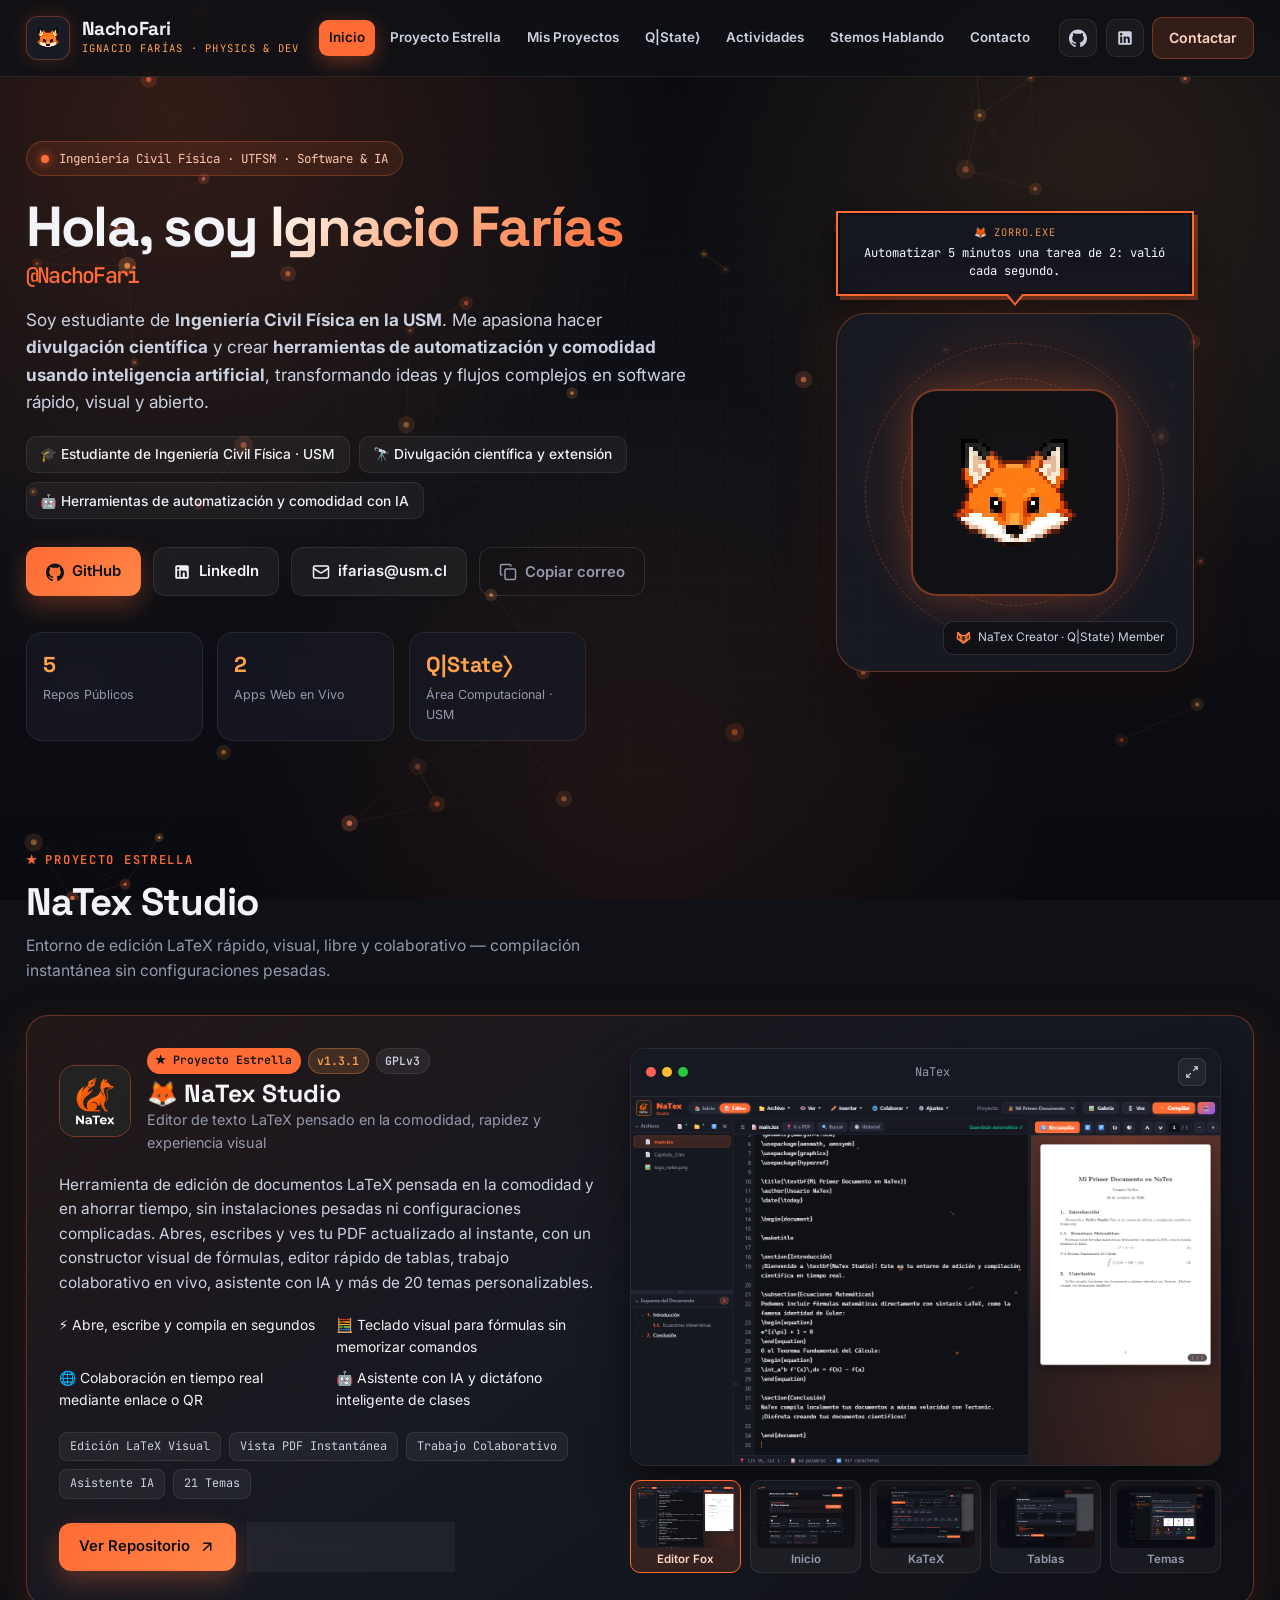
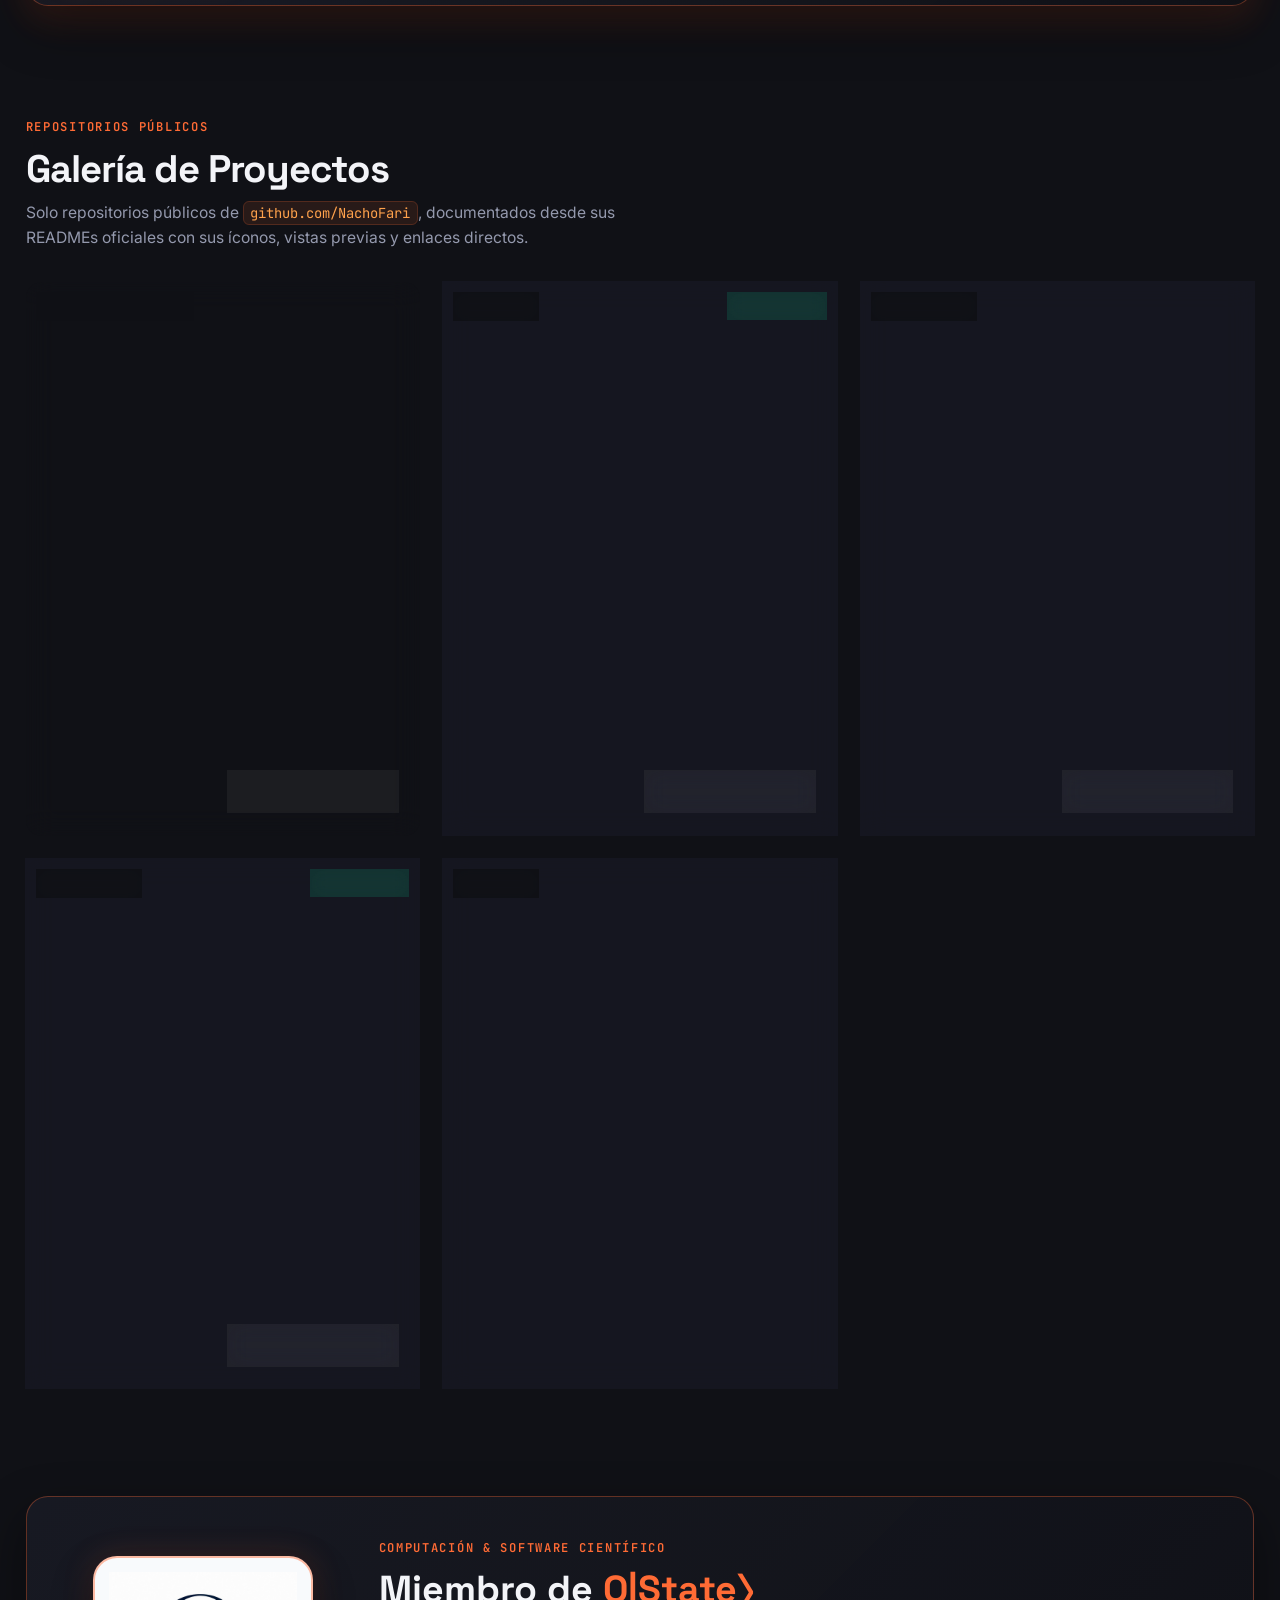
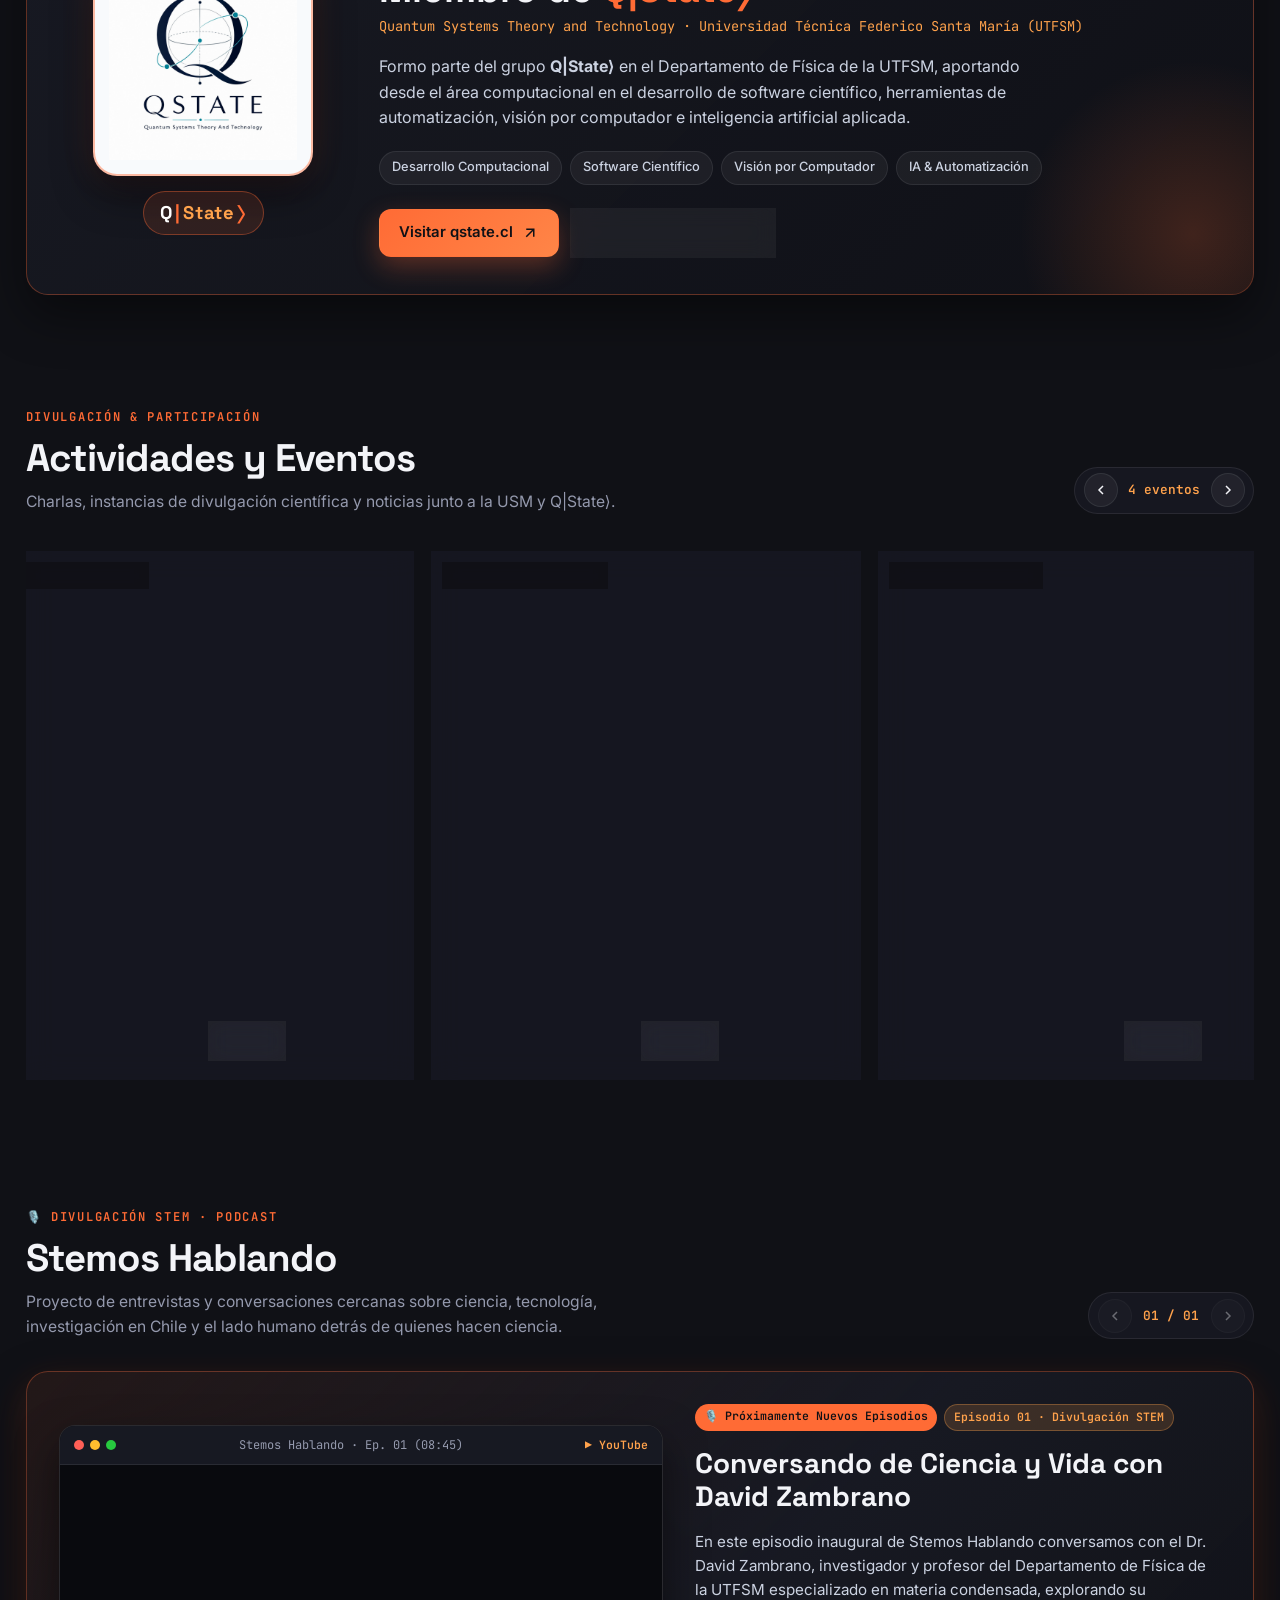
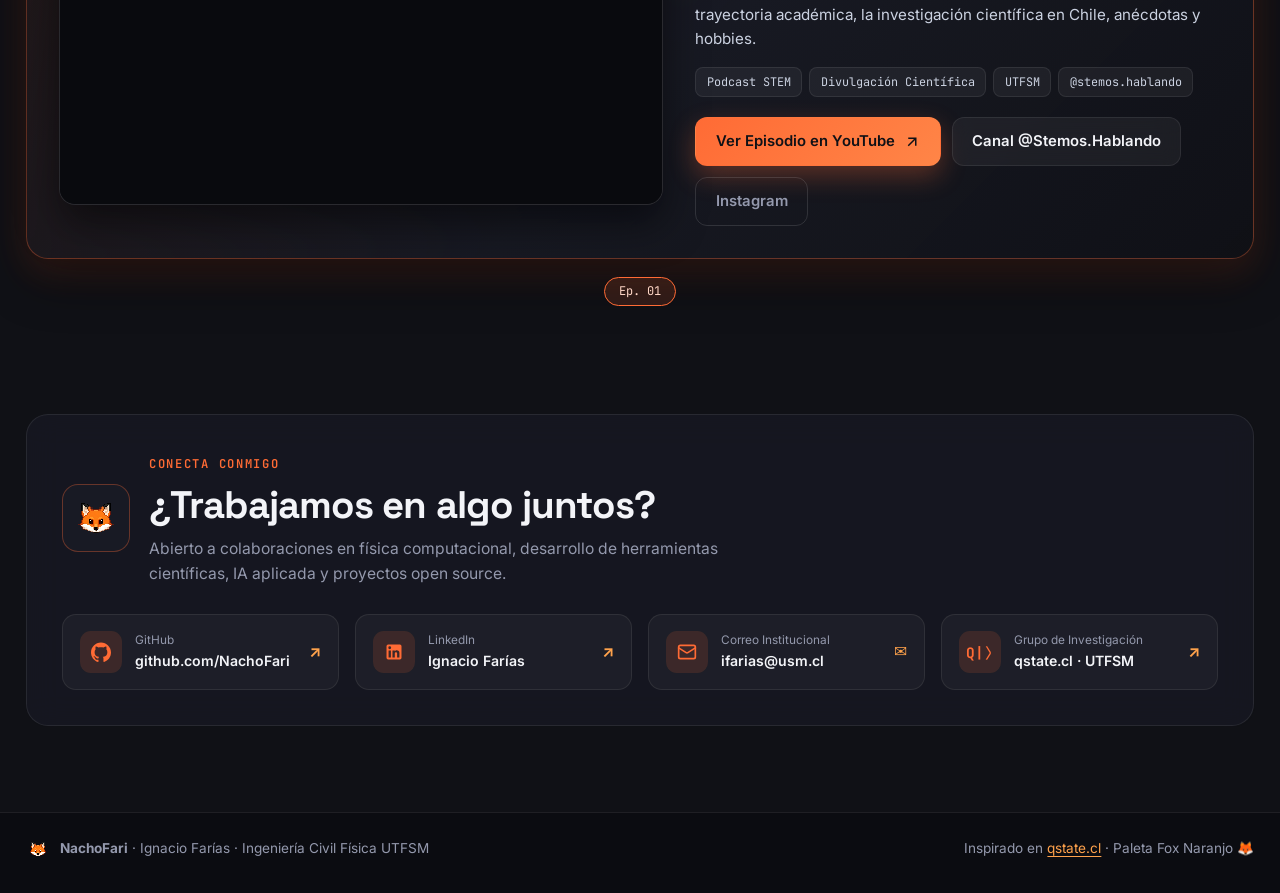
==== index.html @ 90f3457c "polish: restaurar burbuja oscura Zorro.exe y 3 advertencias del easter egg" ====
<!DOCTYPE html>
<html lang="es">
<head>
  <meta charset="UTF-8" />
  <meta name="viewport" content="width=device-width, initial-scale=1.0" />
  <meta name="theme-color" content="#101116" />
  <title>NachoFari | Ignacio Farías — Mis Proyectos &amp; Ciencia Computacional</title>
  <meta name="description" content="Portafolio y galería de proyectos públicos de Ignacio Farías (NachoFari): NaTex Studio, Radar ICF, LabVision, VirtualLab_N y SaliencyVision IA. Estudiante de Ingeniería Civil Física UTFSM y miembro de QState." />
  <meta property="og:type" content="website" />
  <meta property="og:title" content="NachoFari | Mis Proyectos — Ignacio Farías" />
  <meta property="og:description" content="Software científico, IA aplicada, LaTeX y física computacional. Miembro de QState (UTFSM)." />
  <meta property="og:image" content="assets/img/fox-avatar.png" />

  <link rel="icon" type="image/png" href="assets/img/fox-avatar.png" />
  <link rel="apple-touch-icon" href="assets/img/fox-avatar.png" />

  <!-- Tipografía moderna y tecnológica -->
  <link rel="preconnect" href="https://fonts.googleapis.com" />
  <link rel="preconnect" href="https://fonts.gstatic.com" crossorigin />
  <link href="https://fonts.googleapis.com/css2?family=Inter:wght@400;500;600;700&family=JetBrains+Mono:wght@400;500;600;700&family=Space+Grotesk:wght@500;600;700&display=swap" rel="stylesheet" />

  <link rel="stylesheet" href="css/styles.css?v=20261113l" />
</head>
<body>
  <!-- Fondo animado tecnológico (inspirado en qstate.cl + paleta Fox Naranjo) -->
  <div class="bg-atmosphere" aria-hidden="true"></div>
  <div class="bg-grid" aria-hidden="true"></div>
  <canvas id="tech-canvas" aria-hidden="true"></canvas>

  <!-- Barra de navegación sticky glassmorphism (inspirada en qstate.cl) -->
  <header class="navbar">
    <div class="container nav-inner">
      <a href="#inicio" class="brand" aria-label="Inicio NachoFari">
        <div class="brand-avatar-wrap">
          <img src="assets/img/fox-avatar.png" alt="Ícono del zorro NachoFari" class="brand-avatar" />
        </div>
        <div class="brand-text">
          <span class="brand-name">NachoFari</span>
          <span class="brand-sub">Ignacio Farías · Physics &amp; Dev</span>
        </div>
      </a>

      <nav class="nav-links" aria-label="Navegación principal">
        <a href="#inicio" class="nav-link active">Inicio</a>
        <a href="#estrella" class="nav-link">Proyecto Estrella</a>
        <a href="#proyectos" class="nav-link">Mis Proyectos</a>
        <a href="#qstate" class="nav-link">Q|State⟩</a>
        <a href="#actividades" class="nav-link">Actividades</a>
        <a href="#podcast" class="nav-link">Stemos Hablando</a>
        <a href="#contacto" class="nav-link">Contacto</a>
      </nav>

      <div class="nav-actions">
        <a href="https://github.com/NachoFari" target="_blank" rel="noopener noreferrer" class="btn-icon" title="GitHub: NachoFari" aria-label="GitHub">
          <svg viewBox="0 0 24 24" fill="currentColor" aria-hidden="true"><path d="M12 .5C5.37.5 0 5.87 0 12.5c0 5.3 3.438 9.8 8.205 11.385.6.113.82-.258.82-.577 0-.285-.01-1.04-.015-2.04-3.338.724-4.042-1.61-4.042-1.61-.546-1.387-1.333-1.756-1.333-1.756-1.089-.745.083-.729.083-.729 1.205.084 1.838 1.236 1.838 1.236 1.07 1.835 2.809 1.305 3.495.998.108-.776.417-1.305.76-1.605-2.665-.3-5.466-1.332-5.466-5.93 0-1.31.465-2.38 1.235-3.22-.135-.303-.54-1.523.105-3.176 0 0 1.005-.322 3.3 1.23.96-.267 1.98-.399 3-.405 1.02.006 2.04.138 3 .405 2.28-1.552 3.285-1.23 3.285-1.23.645 1.653.24 2.873.12 3.176.765.84 1.23 1.91 1.23 3.22 0 4.61-2.805 5.625-5.475 5.92.42.36.81 1.096.81 2.22 0 1.606-.015 2.896-.015 3.286 0 .315.21.69.825.57C20.565 22.295 24 17.798 24 12.5 24 5.87 18.63.5 12 .5z"/></svg>
        </a>
        <a href="https://www.linkedin.com/in/ignacio-farias-61a6b1273/" target="_blank" rel="noopener noreferrer" class="btn-icon" title="LinkedIn" aria-label="LinkedIn">
          <svg viewBox="0 0 24 24" fill="currentColor" aria-hidden="true"><path d="M19 3a2 2 0 0 1 2 2v14a2 2 0 0 1-2 2H5a2 2 0 0 1-2-2V5a2 2 0 0 1 2-2h14m-.5 15.5v-5.3a3.26 3.26 0 0 0-3.26-3.26c-.85 0-1.84.52-2.28 1.3v-1.11h-2.79v8.37h2.79v-4.93c0-.77.62-1.4 1.39-1.4a1.4 1.4 0 0 1 1.4 1.4v4.93h2.75M6.88 8.56a1.68 1.68 0 0 0 1.68-1.68c0-.93-.75-1.69-1.68-1.69a1.69 1.69 0 0 0-1.69 1.69c0 .93.76 1.68 1.69 1.68m1.39 9.94v-8.37H5.5v8.37h2.77z"/></svg>
        </a>
        <a href="mailto:ifarias@usm.cl" class="btn-nav-cta">Contactar</a>
        <button class="mobile-menu-btn" id="mobileMenuBtn" aria-label="Abrir menú" aria-expanded="false">
          <span></span><span></span><span></span>
        </button>
      </div>
    </div>

    <!-- Menú móvil -->
    <div class="mobile-drawer" id="mobileDrawer">
      <a href="#inicio" class="mobile-link">Inicio</a>
      <a href="#estrella" class="mobile-link">Proyecto Estrella</a>
      <a href="#proyectos" class="mobile-link">Mis Proyectos</a>
      <a href="#qstate" class="mobile-link">Miembro Q|State⟩</a>
      <a href="#actividades" class="mobile-link">Actividades</a>
      <a href="#podcast" class="mobile-link">Stemos Hablando</a>
      <a href="#contacto" class="mobile-link">Contacto</a>
    </div>
  </header>

  <main>
    <!-- HERO SECTION -->
    <section id="inicio" class="hero">
      <div class="container hero-grid">
        <div class="hero-content">
          <div class="hero-kicker">
            <span class="pulse-dot"></span>
            <span>Ingeniería Civil Física · UTFSM · Software &amp; IA</span>
          </div>

          <h1 class="hero-title">
            Hola, soy <span class="text-gradient">Ignacio Farías</span>
            <span class="hero-handle">@NachoFari</span>
          </h1>

          <p class="hero-desc">
            Soy estudiante de <strong>Ingeniería Civil Física en la USM</strong>. Me apasiona hacer <strong>divulgación científica</strong> y crear <strong>herramientas de automatización y comodidad usando inteligencia artificial</strong>, transformando ideas y flujos complejos en software rápido, visual y abierto.
          </p>

          <ul class="hero-traits" aria-label="Perfil">
            <li>🎓 Estudiante de Ingeniería Civil Física · USM</li>
            <li>🔭 Divulgación científica y extensión</li>
            <li>🤖 Herramientas de automatización y comodidad con IA</li>
          </ul>

          <!-- Botonera principal de enlaces -->
          <div class="hero-links">
            <a href="https://github.com/NachoFari" target="_blank" rel="noopener noreferrer" class="btn btn-primary">
              <svg viewBox="0 0 24 24" fill="currentColor" aria-hidden="true"><path d="M12 .5C5.37.5 0 5.87 0 12.5c0 5.3 3.438 9.8 8.205 11.385.6.113.82-.258.82-.577 0-.285-.01-1.04-.015-2.04-3.338.724-4.042-1.61-4.042-1.61-.546-1.387-1.333-1.756-1.333-1.756-1.089-.745.083-.729.083-.729 1.205.084 1.838 1.236 1.838 1.236 1.07 1.835 2.809 1.305 3.495.998.108-.776.417-1.305.76-1.605-2.665-.3-5.466-1.332-5.466-5.93 0-1.31.465-2.38 1.235-3.22-.135-.303-.54-1.523.105-3.176 0 0 1.005-.322 3.3 1.23.96-.267 1.98-.399 3-.405 1.02.006 2.04.138 3 .405 2.28-1.552 3.285-1.23 3.285-1.23.645 1.653.24 2.873.12 3.176.765.84 1.23 1.91 1.23 3.22 0 4.61-2.805 5.625-5.475 5.92.42.36.81 1.096.81 2.22 0 1.606-.015 2.896-.015 3.286 0 .315.21.69.825.57C20.565 22.295 24 17.798 24 12.5 24 5.87 18.63.5 12 .5z"/></svg>
              <span>GitHub</span>
            </a>

            <a href="https://www.linkedin.com/in/ignacio-farias-61a6b1273/" target="_blank" rel="noopener noreferrer" class="btn btn-glass">
              <svg viewBox="0 0 24 24" fill="currentColor" aria-hidden="true"><path d="M19 3a2 2 0 0 1 2 2v14a2 2 0 0 1-2 2H5a2 2 0 0 1-2-2V5a2 2 0 0 1 2-2h14m-.5 15.5v-5.3a3.26 3.26 0 0 0-3.26-3.26c-.85 0-1.84.52-2.28 1.3v-1.11h-2.79v8.37h2.79v-4.93c0-.77.62-1.4 1.39-1.4a1.4 1.4 0 0 1 1.4 1.4v4.93h2.75M6.88 8.56a1.68 1.68 0 0 0 1.68-1.68c0-.93-.75-1.69-1.68-1.69a1.69 1.69 0 0 0-1.69 1.69c0 .93.76 1.68 1.69 1.68m1.39 9.94v-8.37H5.5v8.37h2.77z"/></svg>
              <span>LinkedIn</span>
            </a>

            <a href="mailto:ifarias@usm.cl" class="btn btn-glass">
              <svg viewBox="0 0 24 24" fill="none" stroke="currentColor" stroke-width="2" stroke-linecap="round" stroke-linejoin="round" aria-hidden="true"><rect width="20" height="16" x="2" y="4" rx="2"/><path d="m22 7-8.97 5.7a1.94 1.94 0 0 1-2.06 0L2 7"/></svg>
              <span>ifarias@usm.cl</span>
            </a>

            <button type="button" class="btn btn-subtle" id="copyEmailBtn" title="Copiar correo al portapapeles">
              <svg viewBox="0 0 24 24" fill="none" stroke="currentColor" stroke-width="2" stroke-linecap="round" stroke-linejoin="round" aria-hidden="true"><rect width="14" height="14" x="8" y="8" rx="2" ry="2"/><path d="M4 16c-1.1 0-2-.9-2-2V4c0-1.1.9-2 2-2h10c1.1 0 2 .9 2 2"/></svg>
              <span>Copiar correo</span>
            </button>
          </div>

          <!-- Métricas rápidas -->
          <div class="hero-metrics">
            <div class="metric-card">
              <span class="metric-value" id="publicRepoCount">5</span>
              <span class="metric-label">Repos Públicos</span>
            </div>
            <div class="metric-card" title="Radar ICF y VirtualLab_N">
              <span class="metric-value">2</span>
              <span class="metric-label">Apps Web en Vivo</span>
            </div>
            <div class="metric-card">
              <span class="metric-value">Q|State⟩</span>
              <span class="metric-label">Área Computacional · USM</span>
            </div>
          </div>
        </div>

        <!-- Tarjeta visual del Zorro (Burbuja pixel-art + Emblema HUD) -->
        <div class="hero-visual">
          <button type="button" class="fox-speech-bubble" id="foxSpeechBubble" title="Haz clic para cambiar la frase del zorro" aria-live="polite">
            <span class="fox-speech-tag">🦊 Zorro.exe</span>
            <span class="fox-speech-text" id="foxSpeechText">Vibe codeando</span>
          </button>

          <div class="fox-orb-card">
            <div class="orb-ring orb-ring-outer"></div>
            <div class="orb-ring orb-ring-inner"></div>
            <div class="fox-frame" id="foxFrameTrigger" role="button" tabindex="0" title="Toca al zorro para otra frase" aria-label="Cambiar frase del zorro">
              <img src="assets/img/fox-avatar.png" alt="Emblema Zorro NachoFari" class="fox-hero-img" />
            </div>
            <div class="fox-hud-badge hud-bottom">
              <img src="assets/img/fox-icon.svg" alt="" class="hud-svg-icon" />
              <span>NaTex Creator · Q|State⟩ Member</span>
            </div>
          </div>
        </div>
      </div>
    </section>

    <!-- PROYECTO ESTRELLA: NATEX -->
    <section id="estrella" class="section">
      <div class="container">
        <div class="section-header">
          <div class="section-tag">
            <span>★</span> Proyecto Estrella
          </div>
          <h2 class="section-title">NaTex Studio</h2>
          <p class="section-subtitle">
            Entorno de edición LaTeX rápido, visual, libre y colaborativo — compilación instantánea sin configuraciones pesadas.
          </p>
        </div>

        <article class="flagship-card">
          <div class="flagship-info">
            <div class="flagship-brand-row">
              <img src="assets/img/natex-logo.png" alt="Logo de NaTex Studio" class="flagship-logo" />
              <div>
                <div class="flagship-badges">
                  <span class="badge-star">★ Proyecto Estrella</span>
                  <span class="badge-version">v1.3.1</span>
                  <span class="badge-license">GPLv3</span>
                </div>
                <h3 class="flagship-name">🦊 NaTex Studio</h3>
                <p class="flagship-tagline">Editor de texto LaTeX pensado en la comodidad, rapidez y experiencia visual</p>
              </div>
            </div>

            <p class="flagship-description">
              Herramienta de edición de documentos LaTeX pensada en la comodidad y en ahorrar tiempo, sin instalaciones pesadas ni configuraciones complicadas. Abres, escribes y ves tu PDF actualizado al instante, con un constructor visual de fórmulas, editor rápido de tablas, trabajo colaborativo en vivo, asistente con IA y más de 20 temas personalizables.
            </p>

            <ul class="flagship-features">
              <li>⚡ Abre, escribe y compila en segundos</li>
              <li>🧮 Teclado visual para fórmulas sin memorizar comandos</li>
              <li>🌐 Colaboración en tiempo real mediante enlace o QR</li>
              <li>🤖 Asistente con IA y dictáfono inteligente de clases</li>
            </ul>

            <div class="flagship-tech">
              <span class="tech-pill">Edición LaTeX Visual</span>
              <span class="tech-pill">Vista PDF Instantánea</span>
              <span class="tech-pill">Trabajo Colaborativo</span>
              <span class="tech-pill">Asistente IA</span>
              <span class="tech-pill">21 Temas</span>
            </div>

            <div class="flagship-actions">
              <a href="https://github.com/NachoFari/NaTex" target="_blank" rel="noopener noreferrer" class="btn btn-primary">
                <span>Ver Repositorio</span>
                <svg viewBox="0 0 24 24" fill="none" stroke="currentColor" stroke-width="2"><path d="M7 17 17 7M7 7h10v10"/></svg>
              </a>
              <a href="https://github.com/NachoFari/NaTex/releases/latest" target="_blank" rel="noopener noreferrer" class="btn btn-glass">
                <span>Descargar v1.3.1 (.exe)</span>
              </a>
            </div>
          </div>

          <!-- Visor interactivo de capturas de NaTex -->
          <div class="flagship-media">
            <div class="preview-window">
              <div class="preview-topbar">
                <div class="preview-dots"><span></span><span></span><span></span></div>
                <span class="preview-filename" id="natexPreviewLabel">NaTex</span>
                <button type="button" class="preview-zoom-btn" id="natexZoomBtn" title="Ampliar captura">
                  <svg viewBox="0 0 24 24" fill="none" stroke="currentColor" stroke-width="2"><path d="M15 3h6v6M9 21H3v-6M21 3l-7 7M3 21l7-7"/></svg>
                </button>
              </div>
              <div class="preview-stage">
                <img src="assets/screenshots/natex-editor-fox.png" alt="NaTex Studio Editor Tema Zorro" id="natexActiveImg" />
              </div>
            </div>

            <div class="preview-thumbs" role="tablist" aria-label="Capturas de NaTex Studio">
              <button type="button" class="thumb-btn active" data-src="assets/screenshots/natex-editor-fox.png" data-label="Editor LaTeX · Tema Zorro">
                <img src="assets/screenshots/natex-editor-fox.png" alt="Editor Tema Zorro" />
                <span>Editor Fox</span>
              </button>
              <button type="button" class="thumb-btn" data-src="assets/screenshots/natex-home-fox.png" data-label="Dashboard de Inicio">
                <img src="assets/screenshots/natex-home-fox.png" alt="Inicio Fox" />
                <span>Inicio</span>
              </button>
              <button type="button" class="thumb-btn" data-src="assets/screenshots/natex-math-keyboard.png" data-label="Constructor Matemático KaTeX">
                <img src="assets/screenshots/natex-math-keyboard.png" alt="Teclado Matemático" />
                <span>KaTeX</span>
              </button>
              <button type="button" class="thumb-btn" data-src="assets/screenshots/natex-table-builder.png" data-label="Editor Visual de Tablas">
                <img src="assets/screenshots/natex-table-builder.png" alt="Editor de Tablas" />
                <span>Tablas</span>
              </button>
              <button type="button" class="thumb-btn" data-src="assets/screenshots/natex-theme-catalog.png" data-label="Catálogo de 21 Temas">
                <img src="assets/screenshots/natex-theme-catalog.png" alt="Catálogo de Temas" />
                <span>Temas</span>
              </button>
            </div>
          </div>
        </article>
      </div>
    </section>

    <!-- GALERÍA DE REPOSITORIOS PÚBLICOS -->
    <section id="proyectos" class="section">
      <div class="container">
        <div class="section-header">
          <div class="section-tag">Repositorios Públicos</div>
          <h2 class="section-title">Galería de Proyectos</h2>
          <p class="section-subtitle">
            Solo repositorios públicos de <code>github.com/NachoFari</code>, documentados desde sus READMEs oficiales con sus íconos, vistas previas y enlaces directos.
          </p>
        </div>

        <div class="projects-grid" id="projectsGrid">
          <!-- Renderizado dinámico desde js/projects.js -->
        </div>
      </div>
    </section>

    <!-- SECCIÓN QSTATE -->
    <section id="qstate" class="section">
      <div class="container">
        <div class="qstate-card">
          <div class="qstate-glow" aria-hidden="true"></div>
          <div class="qstate-layout">
            <div class="qstate-logo-panel">
              <div class="qstate-logo-box">
                <img src="assets/img/qstate-logo.png" alt="Logo QState — Quantum Systems Theory And Technology" class="qstate-logo-img" />
              </div>
              <div class="qstate-braket-pill" aria-label="Q State ket">
                <span class="q-sym">Q</span>
                <span class="ket-angle">|</span>
                <span class="q-core">State</span>
                <span class="ket-angle">⟩</span>
              </div>
            </div>

            <div class="qstate-content">
              <div class="section-tag">Computación &amp; Software Científico</div>
              <h2 class="qstate-title">
                Miembro de <span class="q-braket-inline">Q|State⟩</span>
              </h2>
              <p class="qstate-subtitle">
                Quantum Systems Theory and Technology · Universidad Técnica Federico Santa María (UTFSM)
              </p>
              <p class="qstate-desc">
                Formo parte del grupo <strong>Q|State⟩</strong> en el Departamento de Física de la UTFSM, aportando desde el área computacional en el desarrollo de software científico, herramientas de automatización, visión por computador e inteligencia artificial aplicada.
              </p>

              <div class="qstate-areas">
                <span class="area-tag">Desarrollo Computacional</span>
                <span class="area-tag">Software Científico</span>
                <span class="area-tag">Visión por Computador</span>
                <span class="area-tag">IA &amp; Automatización</span>
              </div>

              <div class="qstate-actions">
                <a href="https://qstate.cl/" target="_blank" rel="noopener noreferrer" class="btn btn-primary">
                  <span>Visitar qstate.cl</span>
                  <svg viewBox="0 0 24 24" fill="none" stroke="currentColor" stroke-width="2"><path d="M7 17 17 7M7 7h10v10"/></svg>
                </a>
                <a href="https://qstate.cl/" target="_blank" rel="noopener noreferrer" class="btn btn-glass">
                  <span>Ver Grupo y Proyectos</span>
                </a>
              </div>
            </div>
          </div>
        </div>
      </div>
    </section>

    <!-- ACTIVIDADES Y DIVULGACIÓN (Carrusel horizontal estilo Netflix) -->
    <section id="actividades" class="section">
      <div class="container">
        <div class="section-header-row">
          <div>
            <div class="section-tag">Divulgación &amp; Participación</div>
            <h2 class="section-title">Actividades y Eventos</h2>
            <p class="section-subtitle">
              Charlas, instancias de divulgación científica y noticias junto a la USM y Q|State⟩.
            </p>
          </div>

          <div class="podcast-carousel-controls" aria-label="Desplazar actividades">
            <button type="button" class="carousel-btn" id="activitiesPrevBtn" aria-label="Actividades anteriores">
              <svg viewBox="0 0 24 24" fill="none" stroke="currentColor" stroke-width="2.2"><path d="m15 18-6-6 6-6"/></svg>
            </button>
            <span class="carousel-counter" id="activitiesCount">4 eventos</span>
            <button type="button" class="carousel-btn" id="activitiesNextBtn" aria-label="Siguientes actividades">
              <svg viewBox="0 0 24 24" fill="none" stroke="currentColor" stroke-width="2.2"><path d="m9 18 6-6-6-6"/></svg>
            </button>
          </div>
        </div>

        <div class="activities-track" id="activitiesGrid" tabindex="0" aria-label="Carrusel de actividades y eventos">
          <!-- Renderizado dinámico desde js/projects.js -->
        </div>
      </div>
    </section>

    <!-- PODCAST: STEMOS HABLANDO (Carrusel de episodios) -->
    <section id="podcast" class="section">
      <div class="container">
        <div class="section-header-row">
          <div>
            <div class="section-tag">🎙️ Divulgación STEM · Podcast</div>
            <h2 class="section-title">Stemos Hablando</h2>
            <p class="section-subtitle">
              Proyecto de entrevistas y conversaciones cercanas sobre ciencia, tecnología, investigación en Chile y el lado humano detrás de quienes hacen ciencia.
            </p>
          </div>

          <div class="podcast-carousel-controls" aria-label="Controles del carrusel de episodios">
            <button type="button" class="carousel-btn" id="podcastPrevBtn" aria-label="Episodio anterior">
              <svg viewBox="0 0 24 24" fill="none" stroke="currentColor" stroke-width="2.2"><path d="m15 18-6-6 6-6"/></svg>
            </button>
            <span class="carousel-counter" id="podcastCounter">01 / 01</span>
            <button type="button" class="carousel-btn" id="podcastNextBtn" aria-label="Siguiente episodio">
              <svg viewBox="0 0 24 24" fill="none" stroke="currentColor" stroke-width="2.2"><path d="m9 18 6-6-6-6"/></svg>
            </button>
          </div>
        </div>

        <article class="podcast-card" id="podcastCard">
          <!-- Renderizado dinámico como carrusel desde js/projects.js -->
        </article>

        <div class="podcast-dots" id="podcastDots" role="tablist" aria-label="Selector de episodios"></div>
      </div>
    </section>

    <!-- CONTACTO -->
    <section id="contacto" class="section section-contact">
      <div class="container">
        <div class="contact-card">
          <div class="contact-header">
            <img src="assets/img/fox-avatar.png" alt="Zorro NachoFari" class="contact-fox" />
            <div>
              <div class="section-tag">Conecta conmigo</div>
              <h2 class="section-title">¿Trabajamos en algo juntos?</h2>
              <p class="section-subtitle">
                Abierto a colaboraciones en física computacional, desarrollo de herramientas científicas, IA aplicada y proyectos open source.
              </p>
            </div>
          </div>

          <div class="contact-grid">
            <a href="https://github.com/NachoFari" target="_blank" rel="noopener noreferrer" class="contact-tile">
              <div class="contact-tile-icon">
                <svg viewBox="0 0 24 24" fill="currentColor"><path d="M12 .5C5.37.5 0 5.87 0 12.5c0 5.3 3.438 9.8 8.205 11.385.6.113.82-.258.82-.577 0-.285-.01-1.04-.015-2.04-3.338.724-4.042-1.61-4.042-1.61-.546-1.387-1.333-1.756-1.333-1.756-1.089-.745.083-.729.083-.729 1.205.084 1.838 1.236 1.838 1.236 1.07 1.835 2.809 1.305 3.495.998.108-.776.417-1.305.76-1.605-2.665-.3-5.466-1.332-5.466-5.93 0-1.31.465-2.38 1.235-3.22-.135-.303-.54-1.523.105-3.176 0 0 1.005-.322 3.3 1.23.96-.267 1.98-.399 3-.405 1.02.006 2.04.138 3 .405 2.28-1.552 3.285-1.23 3.285-1.23.645 1.653.24 2.873.12 3.176.765.84 1.23 1.91 1.23 3.22 0 4.61-2.805 5.625-5.475 5.92.42.36.81 1.096.81 2.22 0 1.606-.015 2.896-.015 3.286 0 .315.21.69.825.57C20.565 22.295 24 17.798 24 12.5 24 5.87 18.63.5 12 .5z"/></svg>
              </div>
              <div class="contact-tile-text">
                <span class="tile-label">GitHub</span>
                <span class="tile-value">github.com/NachoFari</span>
              </div>
              <span class="tile-arrow">↗</span>
            </a>

            <a href="https://www.linkedin.com/in/ignacio-farias-61a6b1273/" target="_blank" rel="noopener noreferrer" class="contact-tile">
              <div class="contact-tile-icon">
                <svg viewBox="0 0 24 24" fill="currentColor"><path d="M19 3a2 2 0 0 1 2 2v14a2 2 0 0 1-2 2H5a2 2 0 0 1-2-2V5a2 2 0 0 1 2-2h14m-.5 15.5v-5.3a3.26 3.26 0 0 0-3.26-3.26c-.85 0-1.84.52-2.28 1.3v-1.11h-2.79v8.37h2.79v-4.93c0-.77.62-1.4 1.39-1.4a1.4 1.4 0 0 1 1.4 1.4v4.93h2.75M6.88 8.56a1.68 1.68 0 0 0 1.68-1.68c0-.93-.75-1.69-1.68-1.69a1.69 1.69 0 0 0-1.69 1.69c0 .93.76 1.68 1.69 1.68m1.39 9.94v-8.37H5.5v8.37h2.77z"/></svg>
              </div>
              <div class="contact-tile-text">
                <span class="tile-label">LinkedIn</span>
                <span class="tile-value">Ignacio Farías</span>
              </div>
              <span class="tile-arrow">↗</span>
            </a>

            <a href="mailto:ifarias@usm.cl" class="contact-tile">
              <div class="contact-tile-icon">
                <svg viewBox="0 0 24 24" fill="none" stroke="currentColor" stroke-width="2" stroke-linecap="round" stroke-linejoin="round"><rect width="20" height="16" x="2" y="4" rx="2"/><path d="m22 7-8.97 5.7a1.94 1.94 0 0 1-2.06 0L2 7"/></svg>
              </div>
              <div class="contact-tile-text">
                <span class="tile-label">Correo Institucional</span>
                <span class="tile-value">ifarias@usm.cl</span>
              </div>
              <span class="tile-arrow">✉</span>
            </a>

            <a href="https://qstate.cl/" target="_blank" rel="noopener noreferrer" class="contact-tile">
              <div class="contact-tile-icon qstate-mini-ket">Q|⟩</div>
              <div class="contact-tile-text">
                <span class="tile-label">Grupo de Investigación</span>
                <span class="tile-value">qstate.cl · UTFSM</span>
              </div>
              <span class="tile-arrow">↗</span>
            </a>
          </div>
        </div>
      </div>
    </section>
  </main>

  <footer class="footer">
    <div class="container footer-inner">
      <div class="footer-left">
        <img src="assets/img/fox-avatar.png" alt="Zorro NachoFari" class="footer-fox" />
        <span><strong>NachoFari</strong> · Ignacio Farías · Ingeniería Civil Física UTFSM</span>
      </div>
      <div class="footer-right">
        <span>Inspirado en <a href="https://qstate.cl/" target="_blank" rel="noopener noreferrer">qstate.cl</a> · Paleta Fox Naranjo 🦊</span>
      </div>
    </div>
  </footer>

  <!-- Lightbox para ampliar imágenes/capturas -->
  <div class="lightbox" id="lightbox" role="dialog" aria-modal="true" aria-label="Vista ampliada" hidden>
    <div class="lightbox-backdrop" id="lightboxBackdrop"></div>
    <div class="lightbox-dialog">
      <div class="lightbox-header">
        <span id="lightboxCaption">Vista previa</span>
        <button type="button" class="lightbox-close" id="lightboxClose" aria-label="Cerrar vista ampliada">✕</button>
      </div>
      <div class="lightbox-body">
        <img src="" alt="" id="lightboxImg" />
      </div>
    </div>
  </div>

  <!-- Barra de restauración del Easter Egg gravitacional -->
  <div class="gravity-reset-bar" id="gravityResetBar" role="status" aria-live="polite" hidden>
    <span>⚡ g = 9.8 m/s² activado (puedes arrastrar las tarjetas)</span>
    <button type="button" class="gravity-reset-btn" id="gravityResetBtn">↻ Restaurar página</button>
  </div>

  <!-- Toast de notificación -->
  <div class="toast" id="toast" role="status" aria-live="polite"></div>

  <script src="js/background.js?v=20261113l"></script>
  <script src="js/projects.js?v=20261113l"></script>
</body>
</html>
---- css/styles.css ----
/* ==========================================================================
   NachoFari Portfolio — Fox Orange Tech Theme (Inspirado en qstate.cl)
   ========================================================================== */

:root {
  --bg-dark: #101116;
  --bg-deep: #0a0b10;
  --bg-surface: #181a24;
  --bg-elevated: #222533;
  --bg-glass: rgba(24, 26, 36, 0.72);
  --border-color: #2a2e40;
  --border-subtle: rgba(255, 255, 255, 0.08);
  --border-fox: rgba(255, 107, 53, 0.34);

  --fox-orange: #FF6B35;
  --fox-orange-hover: #ff7e4a;
  --fox-amber: #ffa24c;
  --fox-glow: rgba(255, 107, 53, 0.32);
  --fox-soft: rgba(255, 107, 53, 0.12);

  --text-main: #f3f4f8;
  --text-secondary: #cbd2e1;
  --text-muted: #9499ad;

  --font-display: 'Space Grotesk', system-ui, -apple-system, sans-serif;
  --font-sans: 'Inter', system-ui, -apple-system, sans-serif;
  --font-mono: 'JetBrains Mono', ui-monospace, SFMono-Regular, monospace;

  --radius-sm: 10px;
  --radius-md: 16px;
  --radius-lg: 22px;
  --shadow-card: 0 20px 50px rgba(0, 0, 0, 0.45);
  --shadow-fox: 0 12px 35px rgba(255, 107, 53, 0.2);
}

*,
*::before,
*::after {
  box-sizing: border-box;
  margin: 0;
  padding: 0;
}

html {
  scroll-behavior: smooth;
  color-scheme: dark;
}

body {
  font-family: var(--font-sans);
  background-color: var(--bg-dark);
  color: var(--text-main);
  line-height: 1.6;
  overflow-x: hidden;
  min-height: 100vh;
}

img {
  max-width: 100%;
  display: block;
}

a {
  color: inherit;
  text-decoration: none;
}

code {
  font-family: var(--font-mono);
  font-size: 0.88em;
  color: var(--fox-amber);
  background: rgba(255, 107, 53, 0.1);
  padding: 0.12rem 0.42rem;
  border-radius: 6px;
  border: 1px solid rgba(255, 107, 53, 0.2);
}

/* ==========================================================================
   Fondo Atmosférico, Grilla Tech y Canvas Animado
   ========================================================================== */

.bg-atmosphere {
  position: fixed;
  inset: 0;
  z-index: -3;
  background:
    radial-gradient(circle at 14% 12%, rgba(255, 107, 53, 0.16), transparent 36%),
    radial-gradient(circle at 86% 18%, rgba(255, 162, 76, 0.11), transparent 32%),
    radial-gradient(circle at 50% 88%, rgba(255, 107, 53, 0.08), transparent 40%),
    linear-gradient(180deg, #0a0b10 0%, #101116 52%, #0a0b10 100%);
}

.bg-grid {
  position: fixed;
  inset: 0;
  z-index: -2;
  background-image:
    linear-gradient(rgba(255, 255, 255, 0.025) 1px, transparent 1px),
    linear-gradient(90deg, rgba(255, 255, 255, 0.025) 1px, transparent 1px);
  background-size: 48px 48px;
  mask-image: radial-gradient(ellipse at center, rgba(0, 0, 0, 0.85) 20%, transparent 80%);
  pointer-events: none;
}

#tech-canvas {
  position: fixed;
  inset: 0;
  width: 100%;
  height: 100%;
  z-index: -1;
  pointer-events: none;
}

.container {
  width: min(1680px, calc(100% - clamp(1.25rem, 4vw, 5.5rem)));
  margin-inline: auto;
}

/* ==========================================================================
   Navbar Sticky Glassmorphism
   ========================================================================== */

.navbar {
  position: sticky;
  top: 0;
  z-index: 50;
  border-bottom: 1px solid var(--border-subtle);
  background: rgba(16, 17, 22, 0.85);
  backdrop-filter: blur(18px);
  -webkit-backdrop-filter: blur(18px);
}

.nav-inner {
  height: 76px;
  display: flex;
  align-items: center;
  justify-content: space-between;
  gap: 1rem;
}

.brand {
  display: flex;
  align-items: center;
  gap: 0.75rem;
  flex-shrink: 0;
}

.brand-avatar-wrap {
  width: 44px;
  height: 44px;
  border-radius: 12px;
  background: var(--bg-surface);
  border: 1px solid var(--border-fox);
  padding: 5px;
  box-shadow: 0 0 18px rgba(255, 107, 53, 0.18);
  display: grid;
  place-items: center;
}

.brand-avatar {
  width: 100%;
  height: 100%;
  object-fit: contain;
  image-rendering: pixelated;
}

.brand-name {
  display: block;
  font-family: var(--font-display);
  font-size: 1.18rem;
  font-weight: 700;
  line-height: 1.05;
  letter-spacing: -0.02em;
}

.brand-sub {
  display: block;
  margin-top: 2px;
  font-family: var(--font-mono);
  font-size: 0.66rem;
  letter-spacing: 0.12em;
  text-transform: uppercase;
  color: var(--fox-amber);
}

.nav-links {
  display: flex;
  align-items: center;
  gap: clamp(0.18rem, 0.45vw, 0.45rem);
}

.nav-link {
  padding: 0.48rem clamp(0.55rem, 0.78vw, 0.9rem);
  border-radius: 9px;
  font-size: clamp(0.84rem, 0.9vw, 0.94rem);
  font-weight: 600;
  color: var(--text-secondary);
  white-space: nowrap;
  transition: all 0.2s ease;
}

.nav-link:hover {
  color: #fff;
  background: rgba(255, 255, 255, 0.07);
}

.nav-link.active {
  background: var(--fox-orange);
  color: #101116;
  box-shadow: 0 6px 20px rgba(255, 107, 53, 0.35);
}

.nav-actions {
  display: flex;
  align-items: center;
  gap: 0.55rem;
}

.btn-icon {
  width: 38px;
  height: 38px;
  border-radius: 10px;
  border: 1px solid var(--border-subtle);
  background: rgba(255, 255, 255, 0.04);
  display: grid;
  place-items: center;
  color: var(--text-secondary);
  transition: all 0.2s ease;
}

.btn-icon svg {
  width: 18px;
  height: 18px;
}

.btn-icon:hover {
  color: var(--fox-orange);
  border-color: var(--border-fox);
  background: var(--fox-soft);
  transform: translateY(-1px);
}

.btn-nav-cta {
  padding: 0.55rem 1rem;
  border-radius: 10px;
  font-size: 0.88rem;
  white-space: nowrap;
  font-weight: 600;
  background: rgba(255, 107, 53, 0.14);
  border: 1px solid var(--border-fox);
  color: #ffd5c5;
  transition: all 0.2s ease;
}

.btn-nav-cta:hover {
  background: var(--fox-orange);
  color: #101116;
}

.mobile-menu-btn {
  display: none;
  flex-direction: column;
  justify-content: center;
  gap: 5px;
  width: 38px;
  height: 38px;
  background: rgba(255, 255, 255, 0.05);
  border: 1px solid var(--border-subtle);
  border-radius: 10px;
  padding: 8px;
  cursor: pointer;
}

.mobile-menu-btn span {
  display: block;
  width: 100%;
  height: 2px;
  background: var(--text-main);
  border-radius: 2px;
}

.mobile-drawer {
  display: none;
  flex-direction: column;
  padding: 0.75rem 1rem 1rem;
  border-top: 1px solid var(--border-subtle);
  background: rgba(16, 17, 22, 0.96);
}

.mobile-drawer.open {
  display: flex;
}

.mobile-link {
  padding: 0.7rem 0.75rem;
  border-radius: 8px;
  font-weight: 600;
  color: var(--text-secondary);
}

.mobile-link:hover {
  background: var(--fox-soft);
  color: var(--fox-orange);
}

/* ==========================================================================
   Botones Compartidos
   ========================================================================== */

.btn {
  display: inline-flex;
  align-items: center;
  justify-content: center;
  gap: 0.5rem;
  padding: 0.72rem 1.2rem;
  border-radius: 12px;
  font-family: var(--font-sans);
  font-size: 0.93rem;
  font-weight: 600;
  cursor: pointer;
  border: 1px solid transparent;
  transition: all 0.22s cubic-bezier(0.22, 1, 0.36, 1);
}

.btn svg {
  width: 18px;
  height: 18px;
  flex-shrink: 0;
}

.btn-primary {
  background: linear-gradient(135deg, var(--fox-orange) 0%, #ff8547 100%);
  color: #101116;
  box-shadow: 0 10px 26px rgba(255, 107, 53, 0.3);
}

.btn-primary:hover {
  transform: translateY(-2px);
  box-shadow: 0 14px 32px rgba(255, 107, 53, 0.45);
  filter: brightness(1.06);
}

.btn-glass {
  background: rgba(255, 255, 255, 0.05);
  border-color: var(--border-subtle);
  color: var(--text-main);
  backdrop-filter: blur(10px);
}

.btn-glass:hover {
  border-color: var(--border-fox);
  background: rgba(255, 107, 53, 0.12);
  color: #fff;
  transform: translateY(-2px);
}

.btn-subtle {
  background: transparent;
  border-color: rgba(255, 255, 255, 0.12);
  color: var(--text-muted);
}

.btn-subtle:hover {
  color: var(--fox-amber);
  border-color: var(--border-fox);
}

/* ==========================================================================
   Hero Section
   ========================================================================== */

.hero {
  padding: clamp(2.5rem, 5vw, 5rem) 0 clamp(2rem, 4vw, 3.5rem);
}

.hero-grid {
  display: grid;
  grid-template-columns: 1.25fr 0.85fr;
  align-items: center;
  gap: clamp(1.75rem, 3.5vw, 4rem);
}

.hero-kicker {
  display: inline-flex;
  align-items: center;
  gap: 0.6rem;
  padding: 0.42rem 0.9rem;
  border-radius: 999px;
  background: rgba(255, 107, 53, 0.1);
  border: 1px solid rgba(255, 107, 53, 0.28);
  font-family: var(--font-mono);
  font-size: 0.78rem;
  color: #ffc5ae;
  margin-bottom: 1.25rem;
}

.pulse-dot {
  width: 8px;
  height: 8px;
  border-radius: 50%;
  background: var(--fox-orange);
  box-shadow: 0 0 10px var(--fox-orange);
  animation: pulseDot 2s infinite;
}

@keyframes pulseDot {
  0%, 100% { transform: scale(1); opacity: 1; }
  50% { transform: scale(1.45); opacity: 0.55; }
}

.hero-title {
  font-family: var(--font-display);
  font-size: clamp(2.2rem, 4.4vw, 3.6rem);
  font-weight: 700;
  line-height: 1.1;
  letter-spacing: -0.03em;
  margin-bottom: 1.15rem;
}

.text-gradient {
  background: linear-gradient(135deg, #fff 0%, #ffb38a 45%, #FF6B35 100%);
  -webkit-background-clip: text;
  background-clip: text;
  color: transparent;
}

.hero-handle {
  display: block;
  margin-top: 0.35rem;
  font-family: var(--font-mono);
  font-size: clamp(1rem, 1.8vw, 1.35rem);
  font-weight: 500;
  color: var(--fox-orange);
}

.hero-desc {
  font-size: 1.07rem;
  color: var(--text-secondary);
  max-width: 60ch;
  margin-bottom: 1.25rem;
}

.hero-traits {
  list-style: none;
  display: flex;
  flex-wrap: wrap;
  gap: 0.55rem;
  margin-bottom: 1.75rem;
}

.hero-traits li {
  display: inline-flex;
  align-items: center;
  gap: 0.4rem;
  padding: 0.42rem 0.85rem;
  border-radius: 10px;
  background: rgba(255, 255, 255, 0.045);
  border: 1px solid var(--border-subtle);
  font-size: 0.86rem;
  font-weight: 500;
  color: var(--text-main);
}

.hero-links {
  display: flex;
  flex-wrap: wrap;
  gap: 0.75rem;
  margin-bottom: 2.25rem;
}

.hero-metrics {
  display: grid;
  grid-template-columns: repeat(3, minmax(0, 1fr));
  gap: 0.9rem;
  max-width: 560px;
}

.metric-card {
  padding: 0.95rem 1rem;
  border-radius: var(--radius-md);
  background: var(--bg-glass);
  border: 1px solid var(--border-subtle);
  backdrop-filter: blur(12px);
}

.metric-value {
  display: block;
  font-family: var(--font-display);
  font-size: 1.35rem;
  font-weight: 700;
  color: var(--fox-amber);
}

.metric-label {
  display: block;
  font-size: 0.78rem;
  color: var(--text-muted);
  margin-top: 0.15rem;
}

/* Emblema Zorro HUD + Burbuja Pixel-Art */
.hero-visual {
  display: flex;
  flex-direction: column;
  align-items: center;
  gap: 1.05rem;
}

.fox-speech-bubble {
  position: relative;
  width: min(100%, clamp(250px, 28vw, 410px));
  padding: 0.78rem 1rem 0.85rem;
  background: #141620;
  color: var(--text-main);
  font-family: var(--font-mono);
  font-size: clamp(0.76rem, 0.88vw, 0.86rem);
  line-height: 1.48;
  text-align: center;
  display: flex;
  flex-direction: column;
  align-items: center;
  gap: 0.25rem;
  border: 2px solid var(--fox-orange);
  border-radius: 0;
  cursor: pointer;
  box-shadow:
    inset 0 0 0 2px #0d0e15,
    4px 4px 0 0 rgba(255, 107, 53, 0.35),
    0 14px 32px rgba(0, 0, 0, 0.45);
  transition: transform 0.18s ease, border-color 0.2s ease, box-shadow 0.2s ease;
}

.fox-speech-bubble:hover {
  transform: translateY(-2px);
  border-color: var(--fox-amber);
  box-shadow:
    inset 0 0 0 2px #0d0e15,
    4px 4px 0 0 rgba(255, 162, 76, 0.45),
    0 16px 36px rgba(255, 107, 53, 0.2);
}

.fox-speech-bubble::before,
.fox-speech-bubble::after {
  content: '';
  position: absolute;
  left: 50%;
  transform: translateX(-50%);
  width: 0;
  height: 0;
  border-style: solid;
  pointer-events: none;
}

.fox-speech-bubble::before {
  bottom: -12px;
  border-width: 12px 10px 0 10px;
  border-color: var(--fox-orange) transparent transparent transparent;
}

.fox-speech-bubble::after {
  bottom: -9px;
  border-width: 10px 8px 0 8px;
  border-color: #141620 transparent transparent transparent;
}

.fox-speech-tag {
  font-size: 0.65rem;
  letter-spacing: 0.08em;
  text-transform: uppercase;
  color: var(--fox-amber);
  opacity: 0.9;
}

.fox-speech-text {
  color: #f8f9fc;
  word-break: break-word;
}

.fox-speech-bubble.is-popping {
  animation: foxSpeechPop 0.28s cubic-bezier(0.22, 1, 0.36, 1);
}

@keyframes foxSpeechPop {
  0% { transform: scale(0.96); }
  55% { transform: scale(1.025); }
  100% { transform: scale(1); }
}

.fox-frame[role='button'] {
  cursor: pointer;
}

.fox-orb-card {
  position: relative;
  width: clamp(250px, 28vw, 410px);
  max-width: 100%;
  aspect-ratio: 1;
  border-radius: 30px;
  background: radial-gradient(circle at 50% 45%, rgba(255, 107, 53, 0.18), rgba(24, 26, 36, 0.86) 68%);
  border: 1px solid var(--border-fox);
  box-shadow: var(--shadow-card), 0 0 65px rgba(255, 107, 53, 0.14);
  display: grid;
  place-items: center;
  overflow: hidden;
}

.orb-ring {
  position: absolute;
  border-radius: 50%;
  border: 1px dashed rgba(255, 107, 53, 0.28);
  pointer-events: none;
}

.orb-ring-outer {
  width: 84%;
  height: 84%;
  animation: spinSlow 28s linear infinite;
}

.orb-ring-inner {
  width: 64%;
  height: 64%;
  border-color: rgba(255, 162, 76, 0.24);
  animation: spinSlow 18s linear infinite reverse;
}

@keyframes spinSlow {
  from { transform: rotate(0deg); }
  to { transform: rotate(360deg); }
}

.fox-frame {
  position: relative;
  width: 58%;
  height: 58%;
  border-radius: 26px;
  background: rgba(16, 17, 22, 0.9);
  border: 2px solid rgba(255, 107, 53, 0.45);
  padding: clamp(10px, 1.1vw, 14px);
  box-shadow: 0 0 38px rgba(255, 107, 53, 0.28);
  animation: floatFox 5s ease-in-out infinite;
}

@keyframes floatFox {
  0%, 100% { transform: translateY(0); }
  50% { transform: translateY(-7px); }
}

.fox-hero-img {
  width: 100%;
  height: 100%;
  object-fit: contain;
  image-rendering: pixelated;
}

.fox-hud-badge {
  position: absolute;
  display: inline-flex;
  align-items: center;
  gap: 0.45rem;
  padding: 0.4rem 0.75rem;
  border-radius: 10px;
  background: rgba(16, 17, 22, 0.88);
  border: 1px solid rgba(255, 255, 255, 0.12);
  backdrop-filter: blur(8px);
  font-size: 0.74rem;
  color: var(--text-secondary);
}

.hud-top {
  top: 16px;
  left: 16px;
}

.hud-bottom {
  bottom: 16px;
  right: 16px;
}

.hud-dot {
  width: 7px;
  height: 7px;
  border-radius: 50%;
  background: #22c55e;
  box-shadow: 0 0 8px #22c55e;
}

.hud-svg-icon {
  width: 15px;
  height: 15px;
  filter: invert(61%) sepia(69%) saturate(2100%) hue-rotate(334deg) brightness(101%) contrast(101%);
}

/* ==========================================================================
   Secciones y Encabezados
   ========================================================================== */

.section {
  padding: clamp(2.4rem, 4.2vw, 4.2rem) 0;
}

.section-header {
  margin-bottom: 2rem;
}

.section-header-row {
  display: flex;
  flex-wrap: wrap;
  align-items: flex-end;
  justify-content: space-between;
  gap: 1.5rem;
  margin-bottom: 2rem;
}

.section-tag {
  display: inline-flex;
  align-items: center;
  gap: 0.45rem;
  font-family: var(--font-mono);
  font-size: 0.76rem;
  font-weight: 600;
  text-transform: uppercase;
  letter-spacing: 0.14em;
  color: var(--fox-orange);
  margin-bottom: 0.55rem;
}

.section-title {
  font-family: var(--font-display);
  font-size: clamp(1.75rem, 3vw, 2.4rem);
  font-weight: 700;
  letter-spacing: -0.025em;
  line-height: 1.15;
}

.section-subtitle {
  margin-top: 0.55rem;
  color: var(--text-muted);
  max-width: 64ch;
  font-size: 0.98rem;
}

/* ==========================================================================
   Proyecto Estrella: NaTex Studio
   ========================================================================== */

.flagship-card {
  display: grid;
  grid-template-columns: 1.05fr 1.15fr;
  gap: 2rem;
  padding: 2rem;
  border-radius: var(--radius-lg);
  background:
    linear-gradient(145deg, rgba(255, 107, 53, 0.08) 0%, rgba(24, 26, 36, 0.9) 48%, rgba(16, 17, 22, 0.96) 100%);
  border: 1px solid var(--border-fox);
  box-shadow: var(--shadow-card), var(--shadow-fox);
}

.flagship-brand-row {
  display: flex;
  align-items: center;
  gap: 1rem;
  margin-bottom: 1.15rem;
}

.flagship-logo {
  width: 72px;
  height: 72px;
  border-radius: 16px;
  object-fit: cover;
  border: 1px solid rgba(255, 107, 53, 0.4);
  background: #1a1a1d;
  flex-shrink: 0;
}

.flagship-badges {
  display: flex;
  flex-wrap: wrap;
  gap: 0.4rem;
  margin-bottom: 0.35rem;
}

.badge-star,
.badge-version,
.badge-license {
  font-family: var(--font-mono);
  font-size: 0.72rem;
  font-weight: 600;
  padding: 0.18rem 0.55rem;
  border-radius: 999px;
}

.badge-star {
  background: var(--fox-orange);
  color: #101116;
}

.badge-version {
  background: rgba(255, 162, 76, 0.16);
  color: var(--fox-amber);
  border: 1px solid rgba(255, 162, 76, 0.32);
}

.badge-license {
  background: rgba(255, 255, 255, 0.06);
  color: var(--text-secondary);
  border: 1px solid var(--border-subtle);
}

.flagship-name {
  font-family: var(--font-display);
  font-size: 1.55rem;
  font-weight: 700;
  line-height: 1.15;
}

.flagship-tagline {
  font-size: 0.9rem;
  color: var(--text-muted);
}

.flagship-description {
  color: var(--text-secondary);
  font-size: 0.96rem;
  margin-bottom: 1.15rem;
}

.flagship-features {
  list-style: none;
  display: grid;
  grid-template-columns: repeat(2, minmax(0, 1fr));
  gap: 0.55rem 0.9rem;
  margin-bottom: 1.25rem;
  font-size: 0.87rem;
  color: var(--text-main);
}

.flagship-tech {
  display: flex;
  flex-wrap: wrap;
  gap: 0.45rem;
  margin-bottom: 1.5rem;
}

.tech-pill {
  font-family: var(--font-mono);
  font-size: 0.74rem;
  padding: 0.28rem 0.65rem;
  border-radius: 8px;
  background: rgba(255, 255, 255, 0.05);
  border: 1px solid var(--border-subtle);
  color: var(--text-secondary);
}

.flagship-actions {
  display: flex;
  flex-wrap: wrap;
  gap: 0.75rem;
}

/* Visor de capturas de NaTex */
.flagship-media {
  display: flex;
  flex-direction: column;
  gap: 0.85rem;
}

.preview-window {
  border-radius: 16px;
  overflow: hidden;
  border: 1px solid rgba(255, 255, 255, 0.12);
  background: #0c0d12;
  box-shadow: 0 18px 40px rgba(0, 0, 0, 0.5);
}

.preview-topbar {
  display: flex;
  align-items: center;
  justify-content: space-between;
  padding: 0.6rem 0.9rem;
  background: #171922;
  border-bottom: 1px solid rgba(255, 255, 255, 0.08);
}

.preview-dots {
  display: flex;
  gap: 6px;
}

.preview-dots span {
  width: 10px;
  height: 10px;
  border-radius: 50%;
  background: rgba(255, 255, 255, 0.16);
}

.preview-dots span:first-child { background: #ff5f56; }
.preview-dots span:nth-child(2) { background: #ffbd2e; }
.preview-dots span:nth-child(3) { background: #27c93f; }

.preview-filename {
  font-family: var(--font-mono);
  font-size: 0.75rem;
  color: var(--text-muted);
}

.preview-zoom-btn {
  background: rgba(255, 255, 255, 0.06);
  border: 1px solid rgba(255, 255, 255, 0.1);
  color: var(--text-secondary);
  width: 28px;
  height: 28px;
  border-radius: 7px;
  display: grid;
  place-items: center;
  cursor: pointer;
  transition: all 0.2s ease;
}

.preview-zoom-btn svg {
  width: 14px;
  height: 14px;
}

.preview-zoom-btn:hover {
  color: var(--fox-orange);
  border-color: var(--border-fox);
}

.preview-stage {
  aspect-ratio: 16 / 10;
  background: #090a0e;
  overflow: hidden;
}

.preview-stage img {
  width: 100%;
  height: 100%;
  object-fit: cover;
  cursor: zoom-in;
  transition: transform 0.35s ease;
}

.preview-stage img:hover {
  transform: scale(1.018);
}

.preview-thumbs {
  display: grid;
  grid-template-columns: repeat(5, minmax(0, 1fr));
  gap: 0.55rem;
}

.thumb-btn {
  display: flex;
  flex-direction: column;
  align-items: center;
  gap: 0.3rem;
  padding: 0.35rem;
  border-radius: 10px;
  background: rgba(255, 255, 255, 0.04);
  border: 1px solid var(--border-subtle);
  color: var(--text-muted);
  font-family: var(--font-sans);
  font-size: 0.72rem;
  font-weight: 600;
  cursor: pointer;
  transition: all 0.2s ease;
}

.thumb-btn img {
  width: 100%;
  aspect-ratio: 16 / 10;
  object-fit: cover;
  border-radius: 6px;
}

.thumb-btn:hover {
  border-color: var(--border-fox);
  color: var(--text-main);
}

.thumb-btn.active {
  border-color: var(--fox-orange);
  background: rgba(255, 107, 53, 0.14);
  color: #ffd7c7;
}

/* ==========================================================================
   Filtros y Galería de Proyectos Públicos
   ========================================================================== */

.filter-tabs {
  display: flex;
  flex-wrap: wrap;
  gap: 0.5rem;
}

.filter-btn {
  padding: 0.5rem 0.95rem;
  border-radius: 999px;
  border: 1px solid var(--border-subtle);
  background: rgba(255, 255, 255, 0.04);
  color: var(--text-secondary);
  font-family: var(--font-sans);
  font-size: 0.84rem;
  font-weight: 600;
  cursor: pointer;
  transition: all 0.2s ease;
}

.filter-btn:hover {
  border-color: var(--border-fox);
  color: #fff;
}

.filter-btn.active {
  background: var(--fox-orange);
  border-color: var(--fox-orange);
  color: #101116;
}

.projects-grid {
  display: grid;
  grid-template-columns: repeat(auto-fit, minmax(min(320px, 100%), 1fr));
  gap: clamp(1rem, 1.8vw, 1.65rem);
}

.project-card {
  display: flex;
  flex-direction: column;
  border-radius: var(--radius-md);
  background: var(--bg-glass);
  border: 1px solid var(--border-subtle);
  backdrop-filter: blur(14px);
  overflow: hidden;
  transition: transform 0.28s cubic-bezier(0.22, 1, 0.36, 1), border-color 0.28s ease, box-shadow 0.28s ease;
}

.project-card:hover {
  transform: translateY(-5px);
  border-color: var(--border-fox);
  box-shadow: 0 20px 44px rgba(0, 0, 0, 0.5), 0 0 30px rgba(255, 107, 53, 0.12);
}

.project-card.is-star {
  border-color: rgba(255, 107, 53, 0.45);
  background: linear-gradient(180deg, rgba(255, 107, 53, 0.08) 0%, rgba(24, 26, 36, 0.86) 100%);
}

/* Cabecera visual de la tarjeta (captura o showcase de ícono) */
.project-media {
  position: relative;
  aspect-ratio: 16 / 9;
  background: radial-gradient(circle at 50% 45%, rgba(255, 107, 53, 0.15), #0d0e14 75%);
  border-bottom: 1px solid var(--border-subtle);
  overflow: hidden;
  display: flex;
  align-items: center;
  justify-content: center;
}

.project-media.has-screenshot img.project-cover {
  width: 100%;
  height: 100%;
  object-fit: cover;
  cursor: zoom-in;
  transition: transform 0.4s ease;
}

.project-card:hover .project-media.has-screenshot img.project-cover {
  transform: scale(1.04);
}

.project-icon-stage {
  display: flex;
  align-items: center;
  justify-content: center;
  width: 100%;
  height: 100%;
  padding: 1.25rem;
  position: relative;
}

.project-icon-stage::before {
  content: "";
  position: absolute;
  width: 120px;
  height: 120px;
  border-radius: 50%;
  background: radial-gradient(circle, rgba(255, 107, 53, 0.22), transparent 70%);
}

.project-icon-large {
  position: relative;
  width: 92px;
  height: 92px;
  object-fit: contain;
  border-radius: 20px;
  filter: drop-shadow(0 10px 22px rgba(0, 0, 0, 0.5));
  transition: transform 0.3s ease;
}

.project-card:hover .project-icon-large {
  transform: scale(1.08);
}

.project-svg-stage {
  position: relative;
  width: 88px;
  height: 88px;
  border-radius: 22px;
  display: grid;
  place-items: center;
  background: linear-gradient(135deg, rgba(255, 107, 53, 0.22), rgba(255, 162, 76, 0.12));
  border: 1px solid rgba(255, 107, 53, 0.35);
  color: var(--fox-amber);
}

.project-svg-stage svg {
  width: 44px;
  height: 44px;
}

.media-badge-top {
  position: absolute;
  top: 10px;
  left: 10px;
  display: inline-flex;
  align-items: center;
  gap: 0.35rem;
  padding: 0.24rem 0.6rem;
  border-radius: 999px;
  font-family: var(--font-mono);
  font-size: 0.7rem;
  font-weight: 600;
  background: rgba(16, 17, 22, 0.85);
  border: 1px solid rgba(255, 255, 255, 0.14);
  backdrop-filter: blur(8px);
}

.media-badge-star {
  border-color: rgba(255, 107, 53, 0.6);
  color: #ffc5ae;
}

.media-badge-live {
  position: absolute;
  top: 10px;
  right: 10px;
  display: inline-flex;
  align-items: center;
  gap: 0.35rem;
  padding: 0.24rem 0.6rem;
  border-radius: 999px;
  font-family: var(--font-mono);
  font-size: 0.68rem;
  font-weight: 600;
  background: rgba(16, 185, 129, 0.18);
  border: 1px solid rgba(16, 185, 129, 0.45);
  color: #6ee7b7;
  backdrop-filter: blur(8px);
}

.media-floating-icon {
  position: absolute;
  bottom: 10px;
  right: 10px;
  width: 42px;
  height: 42px;
  border-radius: 10px;
  padding: 4px;
  background: rgba(16, 17, 22, 0.9);
  border: 1px solid rgba(255, 107, 53, 0.4);
  object-fit: contain;
  box-shadow: 0 6px 16px rgba(0, 0, 0, 0.5);
}

.project-body {
  padding: 1.25rem 1.3rem 1.35rem;
  display: flex;
  flex-direction: column;
  flex: 1;
}

.project-title-row {
  display: flex;
  align-items: center;
  justify-content: space-between;
  gap: 0.5rem;
  margin-bottom: 0.45rem;
}

.project-name {
  font-family: var(--font-display);
  font-size: 1.2rem;
  font-weight: 700;
  letter-spacing: -0.01em;
}

.project-stars {
  font-family: var(--font-mono);
  font-size: 0.78rem;
  color: var(--fox-amber);
  background: rgba(255, 162, 76, 0.12);
  padding: 0.15rem 0.5rem;
  border-radius: 999px;
  border: 1px solid rgba(255, 162, 76, 0.25);
}

.project-summary {
  font-size: 0.91rem;
  color: var(--text-secondary);
  margin-bottom: 1rem;
  flex: 1;
}

.project-tags {
  display: flex;
  flex-wrap: wrap;
  gap: 0.38rem;
  margin-bottom: 1.15rem;
}

.project-tag {
  font-family: var(--font-mono);
  font-size: 0.7rem;
  padding: 0.2rem 0.52rem;
  border-radius: 6px;
  background: rgba(255, 255, 255, 0.045);
  border: 1px solid var(--border-subtle);
  color: var(--text-muted);
}

.project-actions {
  display: flex;
  gap: 0.6rem;
  margin-top: auto;
}

.project-actions .btn {
  flex: 1;
  padding: 0.58rem 0.85rem;
  font-size: 0.84rem;
  border-radius: 10px;
}

/* ==========================================================================
   Sección QState (Q⟨STATE⟩)
   ========================================================================== */

.qstate-card {
  position: relative;
  border-radius: var(--radius-lg);
  padding: 2.3rem;
  background: linear-gradient(135deg, rgba(24, 26, 36, 0.92) 0%, rgba(16, 17, 22, 0.96) 100%);
  border: 1px solid rgba(255, 107, 53, 0.34);
  box-shadow: var(--shadow-card);
  overflow: hidden;
}

.qstate-glow {
  position: absolute;
  inset: auto -120px -120px auto;
  width: 360px;
  height: 360px;
  border-radius: 50%;
  background: radial-gradient(circle, rgba(255, 107, 53, 0.2), transparent 68%);
  pointer-events: none;
}

.qstate-layout {
  position: relative;
  display: grid;
  grid-template-columns: 280px 1fr;
  align-items: center;
  gap: 2.2rem;
}

.qstate-logo-panel {
  display: flex;
  flex-direction: column;
  align-items: center;
  gap: 0.9rem;
}

.qstate-logo-box {
  width: 220px;
  height: 220px;
  border-radius: 24px;
  background: #f8fafc;
  padding: 14px;
  border: 2px solid rgba(255, 107, 53, 0.45);
  box-shadow: 0 18px 40px rgba(0, 0, 0, 0.45), 0 0 32px rgba(255, 107, 53, 0.16);
}

.qstate-logo-img {
  width: 100%;
  height: 100%;
  object-fit: contain;
}

.qstate-braket-pill {
  display: inline-flex;
  align-items: center;
  gap: 0.15rem;
  padding: 0.42rem 1rem;
  border-radius: 999px;
  background: rgba(255, 107, 53, 0.12);
  border: 1px solid rgba(255, 107, 53, 0.38);
  font-family: var(--font-display);
  font-size: 1.15rem;
  font-weight: 700;
  letter-spacing: 0.04em;
}

.q-sym { color: #fff; }
.ket-angle { color: var(--fox-orange); font-weight: 700; }
.q-core { color: var(--fox-amber); }

.qstate-title {
  font-family: var(--font-display);
  font-size: clamp(1.7rem, 3vw, 2.35rem);
  font-weight: 700;
  line-height: 1.15;
}

.q-braket-inline {
  color: var(--fox-orange);
}

.qstate-subtitle {
  margin-top: 0.35rem;
  font-family: var(--font-mono);
  font-size: 0.85rem;
  color: var(--fox-amber);
}

.qstate-desc {
  margin-top: 1rem;
  color: var(--text-secondary);
  max-width: 66ch;
}

.qstate-areas {
  display: flex;
  flex-wrap: wrap;
  gap: 0.5rem;
  margin: 1.25rem 0 1.5rem;
}

.area-tag {
  padding: 0.35rem 0.75rem;
  border-radius: 999px;
  font-size: 0.8rem;
  font-weight: 500;
  background: rgba(255, 255, 255, 0.05);
  border: 1px solid var(--border-subtle);
  color: var(--text-secondary);
}

.qstate-actions {
  display: flex;
  flex-wrap: wrap;
  gap: 0.75rem;
}

/* ==========================================================================
   Actividades y Divulgación (Carrusel Compacto Estilo Netflix)
   ========================================================================== */

.activities-track {
  display: flex;
  gap: 1.15rem;
  overflow-x: auto;
  scroll-behavior: auto;
  padding: 0.35rem 0.15rem 1rem;
  scrollbar-width: thin;
  scrollbar-color: rgba(255, 107, 53, 0.5) rgba(255, 255, 255, 0.04);
}

.activities-track::-webkit-scrollbar {
  height: 7px;
}

.activities-track::-webkit-scrollbar-track {
  background: rgba(255, 255, 255, 0.04);
  border-radius: 999px;
}

.activities-track::-webkit-scrollbar-thumb {
  background: rgba(255, 107, 53, 0.45);
  border-radius: 999px;
}

.activities-track::-webkit-scrollbar-thumb:hover {
  background: var(--fox-orange);
}

.activity-card {
  flex: 0 0 max(295px, 35%);
  display: flex;
  flex-direction: column;
  border-radius: var(--radius-md);
  overflow: hidden;
  background: var(--bg-glass);
  border: 1px solid var(--border-subtle);
  backdrop-filter: blur(14px);
  transition: transform 0.25s ease, border-color 0.25s ease, box-shadow 0.25s ease;
}

.activity-card:hover {
  transform: translateY(-4px);
  border-color: var(--border-fox);
  box-shadow: 0 18px 36px rgba(0, 0, 0, 0.5), 0 0 24px rgba(255, 107, 53, 0.12);
}

.activity-media {
  position: relative;
  aspect-ratio: 16 / 9;
  background: radial-gradient(circle at 50% 45%, rgba(255, 107, 53, 0.12), #0d0e14 78%);
  border-bottom: 1px solid var(--border-subtle);
  overflow: hidden;
}

.activity-media img {
  width: 100%;
  height: 100%;
  object-fit: cover;
  cursor: zoom-in;
  transition: transform 0.4s ease;
}

.activity-card:hover .activity-media img {
  transform: scale(1.035);
}

.activity-badge {
  position: absolute;
  top: 10px;
  left: 10px;
  padding: 0.2rem 0.58rem;
  border-radius: 999px;
  font-family: var(--font-mono);
  font-size: 0.67rem;
  font-weight: 600;
  background: rgba(16, 17, 22, 0.88);
  border: 1px solid rgba(255, 107, 53, 0.5);
  color: #ffc5ae;
  backdrop-filter: blur(8px);
}

.activity-body {
  padding: 1rem 1.1rem 1.15rem;
  display: flex;
  flex-direction: column;
  flex: 1;
  gap: 0.52rem;
}

.activity-meta {
  display: flex;
  flex-wrap: wrap;
  align-items: center;
  gap: 0.35rem;
  font-family: var(--font-mono);
  font-size: 0.68rem;
  color: var(--fox-amber);
}

.activity-title {
  font-family: var(--font-display);
  font-size: 1.03rem;
  font-weight: 700;
  line-height: 1.25;
}

.activity-desc {
  color: var(--text-secondary);
  font-size: 0.84rem;
  line-height: 1.48;
  display: -webkit-box;
  -webkit-line-clamp: 3;
  -webkit-box-orient: vertical;
  overflow: hidden;
  flex: 1;
}

.activity-tags {
  display: flex;
  flex-wrap: wrap;
  gap: 0.34rem;
}

.activity-actions {
  display: flex;
  flex-wrap: wrap;
  gap: 0.5rem;
  margin-top: auto;
  padding-top: 0.25rem;
}

.activity-actions .btn {
  padding: 0.5rem 0.78rem;
  font-size: 0.79rem;
  border-radius: 9px;
}

/* ==========================================================================
   Podcast: Stemos Hablando
   ========================================================================== */

.podcast-card {
  display: grid;
  grid-template-columns: 1.15fr 1fr;
  gap: 2rem;
  padding: 2rem;
  border-radius: var(--radius-lg);
  background: linear-gradient(135deg, rgba(255, 107, 53, 0.08) 0%, rgba(24, 26, 36, 0.92) 55%, rgba(16, 17, 22, 0.96) 100%);
  border: 1px solid var(--border-fox);
  box-shadow: var(--shadow-card), var(--shadow-fox);
  align-items: center;
}

.podcast-video-wrap {
  min-width: 0;
}

.podcast-live-tag {
  font-family: var(--font-mono);
  font-size: 0.72rem;
  font-weight: 600;
  color: var(--fox-amber);
}

.podcast-frame {
  position: relative;
  width: 100%;
  aspect-ratio: 16 / 9;
  overflow: hidden;
  background: #090a0e;
}

.podcast-frame iframe {
  position: absolute;
  inset: 0;
  width: 100%;
  height: 100%;
  border: 0;
}

.podcast-info {
  display: flex;
  flex-direction: column;
  gap: 1rem;
}

.podcast-badges {
  display: flex;
  flex-wrap: wrap;
  gap: 0.45rem;
}

.podcast-title {
  font-family: var(--font-display);
  font-size: clamp(1.35rem, 2.2vw, 1.75rem);
  font-weight: 700;
  line-height: 1.2;
}

.podcast-desc {
  color: var(--text-secondary);
  font-size: 0.95rem;
}

.podcast-tags {
  display: flex;
  flex-wrap: wrap;
  gap: 0.45rem;
}

.podcast-actions {
  display: flex;
  flex-wrap: wrap;
  gap: 0.7rem;
  margin-top: 0.25rem;
}

.podcast-carousel-controls {
  display: inline-flex;
  align-items: center;
  gap: 0.65rem;
  padding: 0.35rem 0.55rem;
  border-radius: 999px;
  background: rgba(24, 26, 36, 0.8);
  border: 1px solid var(--border-subtle);
}

.carousel-btn {
  width: 34px;
  height: 34px;
  border-radius: 50%;
  border: 1px solid var(--border-subtle);
  background: rgba(255, 255, 255, 0.05);
  color: var(--text-main);
  display: grid;
  place-items: center;
  cursor: pointer;
  transition: all 0.2s ease;
}

.carousel-btn svg {
  width: 16px;
  height: 16px;
}

.carousel-btn:hover:not(:disabled) {
  background: var(--fox-orange);
  border-color: var(--fox-orange);
  color: #101116;
}

.carousel-btn:disabled {
  opacity: 0.38;
  cursor: not-allowed;
}

.carousel-counter {
  font-family: var(--font-mono);
  font-size: 0.8rem;
  font-weight: 600;
  color: var(--fox-amber);
  min-width: 58px;
  text-align: center;
}

.podcast-dots {
  display: flex;
  flex-wrap: wrap;
  justify-content: center;
  gap: 0.5rem;
  margin-top: 1.1rem;
}

.podcast-dot-btn {
  display: inline-flex;
  align-items: center;
  gap: 0.45rem;
  padding: 0.36rem 0.85rem;
  border-radius: 999px;
  border: 1px solid var(--border-subtle);
  background: rgba(255, 255, 255, 0.04);
  color: var(--text-muted);
  font-family: var(--font-mono);
  font-size: 0.75rem;
  cursor: pointer;
  transition: all 0.2s ease;
}

.podcast-dot-btn:hover {
  border-color: var(--border-fox);
  color: var(--text-main);
}

.podcast-dot-btn.active {
  border-color: var(--fox-orange);
  background: rgba(255, 107, 53, 0.14);
  color: #ffd7c7;
}

/* ==========================================================================
   Contacto & Footer
   ========================================================================== */

.contact-card {
  padding: 2.2rem;
  border-radius: var(--radius-lg);
  background: var(--bg-glass);
  border: 1px solid var(--border-subtle);
  backdrop-filter: blur(16px);
}

.contact-header {
  display: flex;
  align-items: center;
  gap: 1.2rem;
  margin-bottom: 1.75rem;
}

.contact-fox {
  width: 68px;
  height: 68px;
  border-radius: 16px;
  padding: 8px;
  background: var(--bg-surface);
  border: 1px solid var(--border-fox);
  image-rendering: pixelated;
  flex-shrink: 0;
}

.contact-grid {
  display: grid;
  grid-template-columns: repeat(auto-fit, minmax(min(240px, 100%), 1fr));
  gap: 1rem;
}

.contact-tile {
  display: flex;
  align-items: center;
  gap: 0.85rem;
  padding: 1rem 1.05rem;
  border-radius: 14px;
  background: rgba(255, 255, 255, 0.035);
  border: 1px solid var(--border-subtle);
  transition: all 0.22s ease;
}

.contact-tile:hover {
  border-color: var(--border-fox);
  background: rgba(255, 107, 53, 0.1);
  transform: translateY(-2px);
}

.contact-tile-icon {
  width: 42px;
  height: 42px;
  border-radius: 11px;
  background: rgba(255, 107, 53, 0.14);
  color: var(--fox-orange);
  display: grid;
  place-items: center;
  flex-shrink: 0;
}

.contact-tile-icon svg {
  width: 20px;
  height: 20px;
}

.qstate-mini-ket {
  font-family: var(--font-mono);
  font-weight: 700;
  font-size: 0.9rem;
}

.contact-tile-text {
  min-width: 0;
  flex: 1;
}

.tile-label {
  display: block;
  font-size: 0.74rem;
  color: var(--text-muted);
}

.tile-value {
  display: block;
  font-size: 0.88rem;
  font-weight: 600;
  color: var(--text-main);
  overflow: hidden;
  text-overflow: ellipsis;
  white-space: nowrap;
}

.tile-arrow {
  color: var(--fox-amber);
  font-weight: 700;
}

.footer {
  border-top: 1px solid var(--border-subtle);
  padding: 1.5rem 0 2rem;
  margin-top: 2rem;
  background: rgba(10, 11, 16, 0.65);
}

.footer-inner {
  display: flex;
  flex-wrap: wrap;
  align-items: center;
  justify-content: space-between;
  gap: 1rem;
  font-size: 0.85rem;
  color: var(--text-muted);
}

.footer-left {
  display: flex;
  align-items: center;
  gap: 0.65rem;
}

.footer-fox {
  width: 24px;
  height: 24px;
  image-rendering: pixelated;
}

.footer-right a {
  color: var(--fox-amber);
  text-decoration: underline;
  text-underline-offset: 3px;
}

/* ==========================================================================
   Lightbox & Toast
   ========================================================================== */

.lightbox[hidden] {
  display: none;
}

.lightbox {
  position: fixed;
  inset: 0;
  z-index: 100;
  display: grid;
  place-items: center;
  padding: 1.25rem;
}

.lightbox-backdrop {
  position: absolute;
  inset: 0;
  background: rgba(6, 7, 10, 0.84);
  backdrop-filter: blur(8px);
}

.lightbox-dialog {
  position: relative;
  width: min(980px, 100%);
  border-radius: 18px;
  overflow: hidden;
  background: #14161f;
  border: 1px solid var(--border-fox);
  box-shadow: 0 30px 80px rgba(0, 0, 0, 0.75);
}

.lightbox-header {
  display: flex;
  align-items: center;
  justify-content: space-between;
  padding: 0.85rem 1.15rem;
  border-bottom: 1px solid var(--border-subtle);
  font-family: var(--font-mono);
  font-size: 0.84rem;
  color: var(--text-secondary);
}

.lightbox-close {
  background: rgba(255, 255, 255, 0.08);
  border: 1px solid var(--border-subtle);
  color: #fff;
  width: 32px;
  height: 32px;
  border-radius: 8px;
  cursor: pointer;
  font-size: 1rem;
}

.lightbox-close:hover {
  background: var(--fox-orange);
  color: #101116;
}

.lightbox-body {
  background: #0a0b10;
  padding: 0.75rem;
  max-height: 78vh;
  display: grid;
  place-items: center;
}

.lightbox-body img {
  max-height: 74vh;
  width: auto;
  border-radius: 10px;
}

.toast {
  position: fixed;
  bottom: 24px;
  right: 24px;
  z-index: 120;
  padding: 0.75rem 1.1rem;
  border-radius: 12px;
  background: #181a24;
  border: 1px solid var(--fox-orange);
  color: #fff;
  font-size: 0.88rem;
  font-weight: 600;
  box-shadow: 0 14px 34px rgba(0, 0, 0, 0.55);
  opacity: 0;
  transform: translateY(12px);
  pointer-events: none;
  transition: all 0.25s ease;
}

.toast.show {
  opacity: 1;
  transform: translateY(0);
}

/* ==========================================================================
   Responsive
   ========================================================================== */

@media (max-width: 1060px) {
  .nav-links,
  .btn-nav-cta {
    display: none;
  }

  .mobile-menu-btn {
    display: flex;
  }

  .hero-grid,
  .flagship-card,
  .podcast-card {
    grid-template-columns: 1fr;
  }
}

@media (max-width: 820px) {
  .qstate-layout {
    grid-template-columns: 1fr;
    text-align: center;
  }

  .qstate-areas,
  .qstate-actions {
    justify-content: center;
  }
}

@media (max-width: 640px) {
  .hero {
    padding: 2.5rem 0 2.25rem;
  }

  .activity-card {
    flex: 0 0 295px;
  }

  .hero-links .btn {
    flex: 1 1 calc(50% - 0.4rem);
  }

  .hero-metrics {
    grid-template-columns: 1fr;
    gap: 0.65rem;
  }

  .projects-grid,
  .contact-grid,
  .flagship-features {
    grid-template-columns: 1fr;
  }

  .preview-thumbs {
    grid-template-columns: repeat(3, minmax(0, 1fr));
  }

  .flagship-card,
  .qstate-card,
  .podcast-card,
  .contact-card {
    padding: 1.35rem;
  }

  .activity-body {
    padding: 1.2rem 1.25rem 1.35rem;
  }

  .contact-header {
    flex-direction: column;
    text-align: center;
  }
}

@media (max-width: 440px) {
  .brand-sub {
    display: none;
  }

  .fox-orb-card {
    max-width: 280px;
  }

  .fox-frame {
    width: 60%;
    height: 60%;
    padding: 12px;
  }

  .qstate-logo-box {
    width: 175px;
    height: 175px;
  }

  .flagship-logo {
    width: 58px;
    height: 58px;
  }
}

/* ==========================================================================
   Easter Egg: Onda Expansiva & Gravedad (15 clics en el zorro)
   ========================================================================== */

.fox-orb-card.is-charging {
  animation: foxChargeShake 0.22s ease-in-out;
  border-color: var(--fox-orange);
  box-shadow: var(--shadow-card), 0 0 75px rgba(255, 107, 53, 0.42);
}

@keyframes foxChargeShake {
  0%, 100% { transform: translate(0, 0) rotate(0deg); }
  25% { transform: translate(-4px, 2px) rotate(-1.5deg); }
  50% { transform: translate(4px, -2px) rotate(1.5deg); }
  75% { transform: translate(-3px, -1px) rotate(-1deg); }
}

.gravity-shockwave {
  position: fixed;
  width: 36px;
  height: 36px;
  border-radius: 50%;
  border: 4px solid var(--fox-orange);
  box-shadow: 0 0 36px rgba(255, 107, 53, 0.85), inset 0 0 24px rgba(255, 162, 76, 0.6);
  pointer-events: none;
  z-index: 240;
  transform: translate(-50%, -50%) scale(0.2);
  opacity: 0.95;
  animation: gravityWaveExpand 0.85s cubic-bezier(0.12, 0.75, 0.2, 1) forwards;
}

.gravity-shockwave.is-secondary {
  border-color: var(--fox-amber);
  border-width: 2px;
  animation-duration: 1.05s;
}

@keyframes gravityWaveExpand {
  0% {
    transform: translate(-50%, -50%) scale(0.2);
    opacity: 1;
  }
  100% {
    transform: translate(-50%, -50%) scale(65);
    opacity: 0;
  }
}

body.gravity-rumble {
  animation: gravityScreenRumble 0.34s ease-out;
}

@keyframes gravityScreenRumble {
  0%, 100% { transform: translate(0, 0); }
  20% { transform: translate(-6px, 4px); }
  40% { transform: translate(6px, -5px); }
  60% { transform: translate(-4px, -3px); }
  80% { transform: translate(4px, 3px); }
}

body.gravity-active {
  overflow: hidden;
}

body.gravity-active .navbar {
  background: transparent;
  border-bottom-color: transparent;
  backdrop-filter: none;
  -webkit-backdrop-filter: none;
}

body.gravity-active .fox-frame {
  animation: none;
}

.gravity-falling {
  will-change: transform;
  cursor: grab !important;
  user-select: none;
  touch-action: none;
}

.gravity-falling:active {
  cursor: grabbing !important;
}

.gravity-reset-bar {
  position: fixed;
  top: 16px;
  left: 50%;
  transform: translateX(-50%);
  z-index: 260;
  display: inline-flex;
  align-items: center;
  gap: 0.75rem;
  padding: 0.55rem 0.75rem 0.55rem 1rem;
  border-radius: 999px;
  background: rgba(16, 17, 22, 0.94);
  border: 1px solid var(--fox-orange);
  box-shadow: 0 12px 35px rgba(0, 0, 0, 0.6), 0 0 24px rgba(255, 107, 53, 0.3);
  backdrop-filter: blur(12px);
  font-family: var(--font-mono);
  font-size: 0.78rem;
  color: var(--text-main);
}

.gravity-reset-bar[hidden] {
  display: none;
}

.gravity-reset-btn {
  border: none;
  border-radius: 999px;
  padding: 0.38rem 0.85rem;
  background: var(--fox-orange);
  color: #101116;
  font-family: var(--font-sans);
  font-size: 0.78rem;
  font-weight: 700;
  cursor: pointer;
  transition: transform 0.15s ease, background 0.15s ease;
}

.gravity-reset-btn:hover {
  background: var(--fox-orange-hover);
  transform: scale(1.03);
}
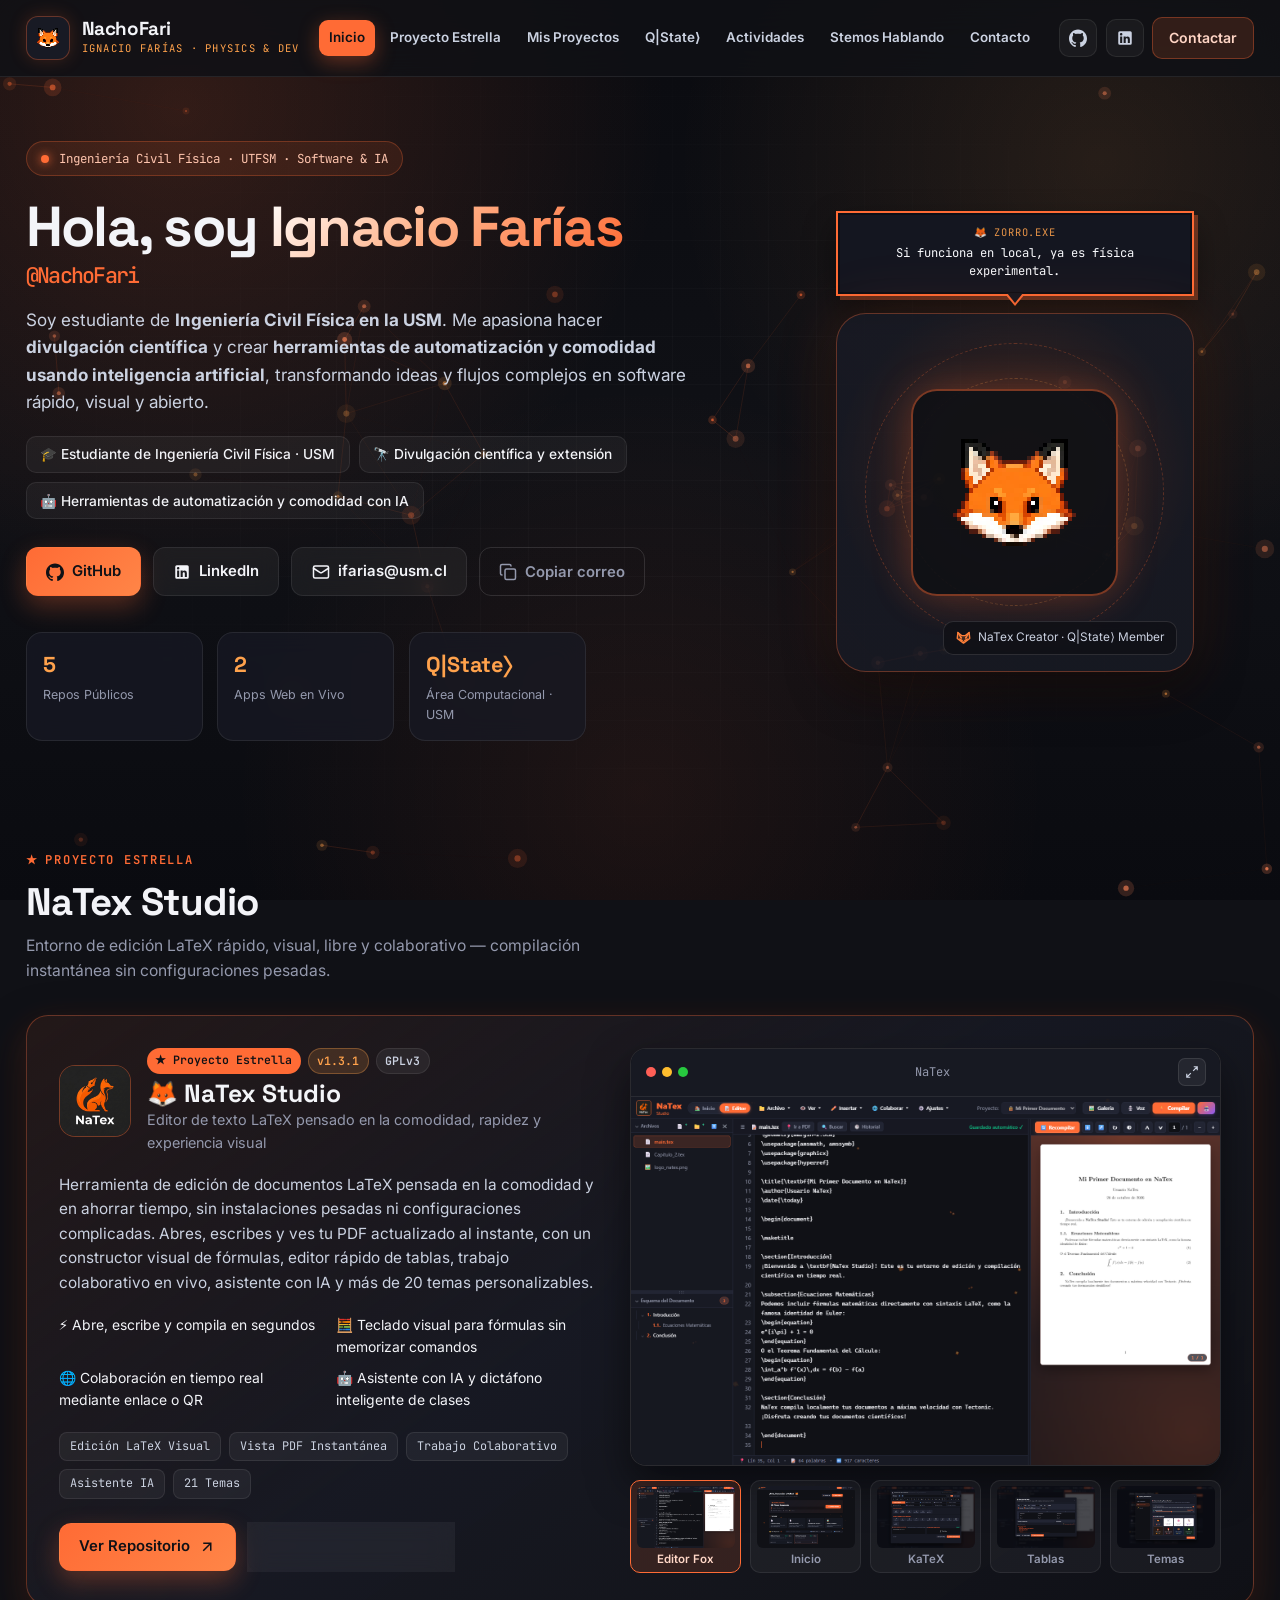
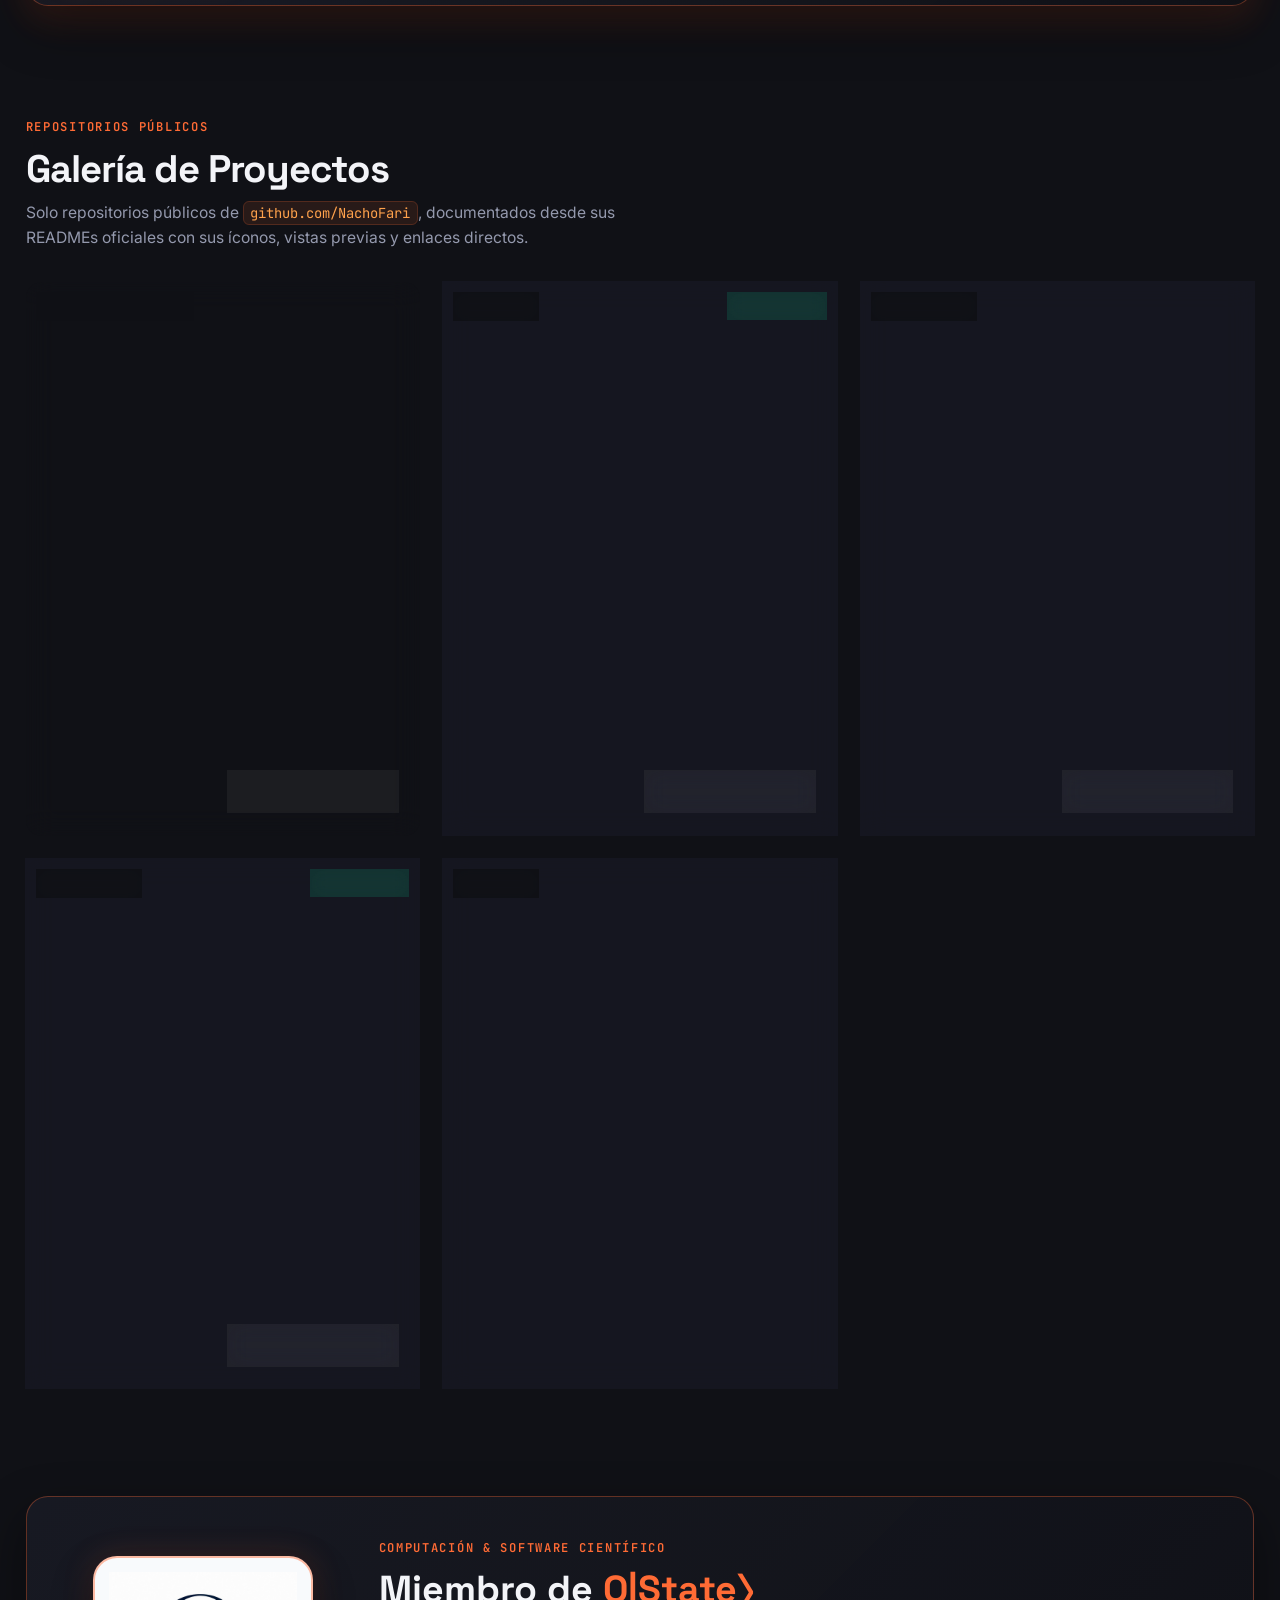
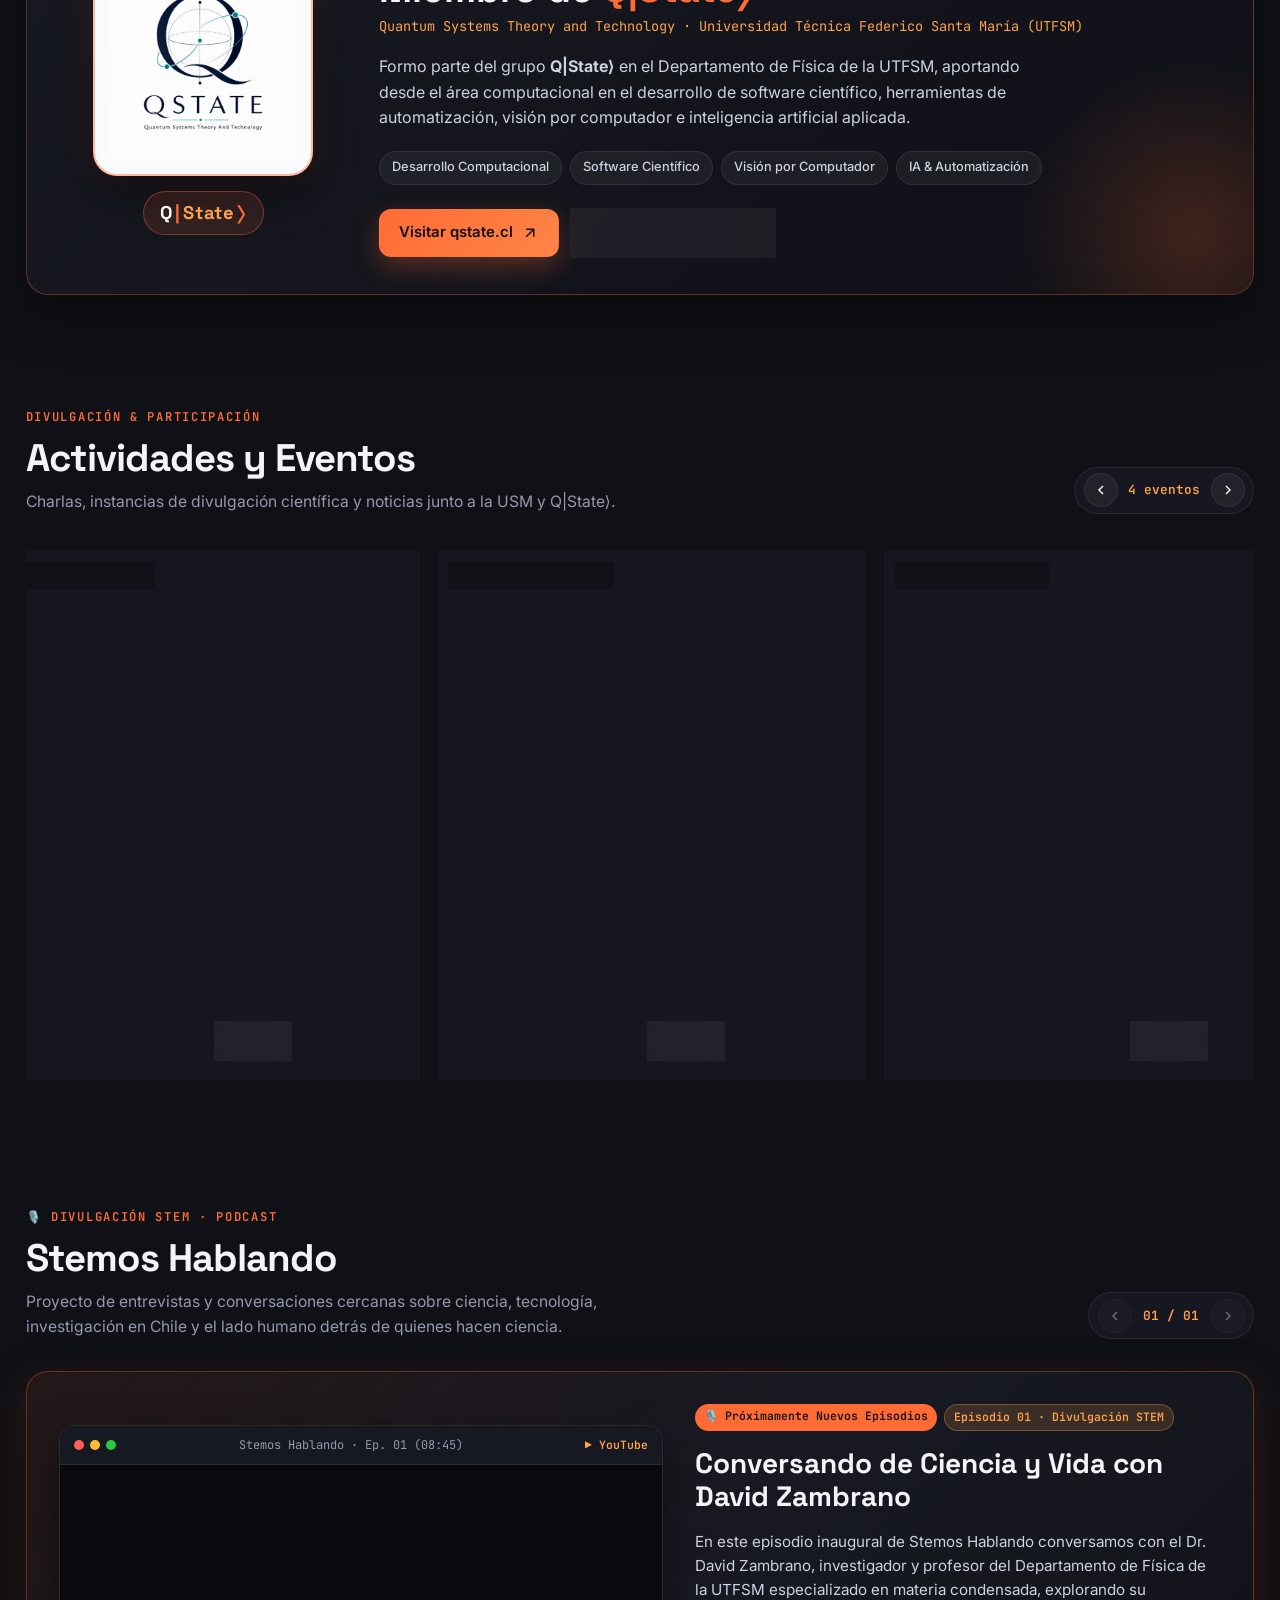
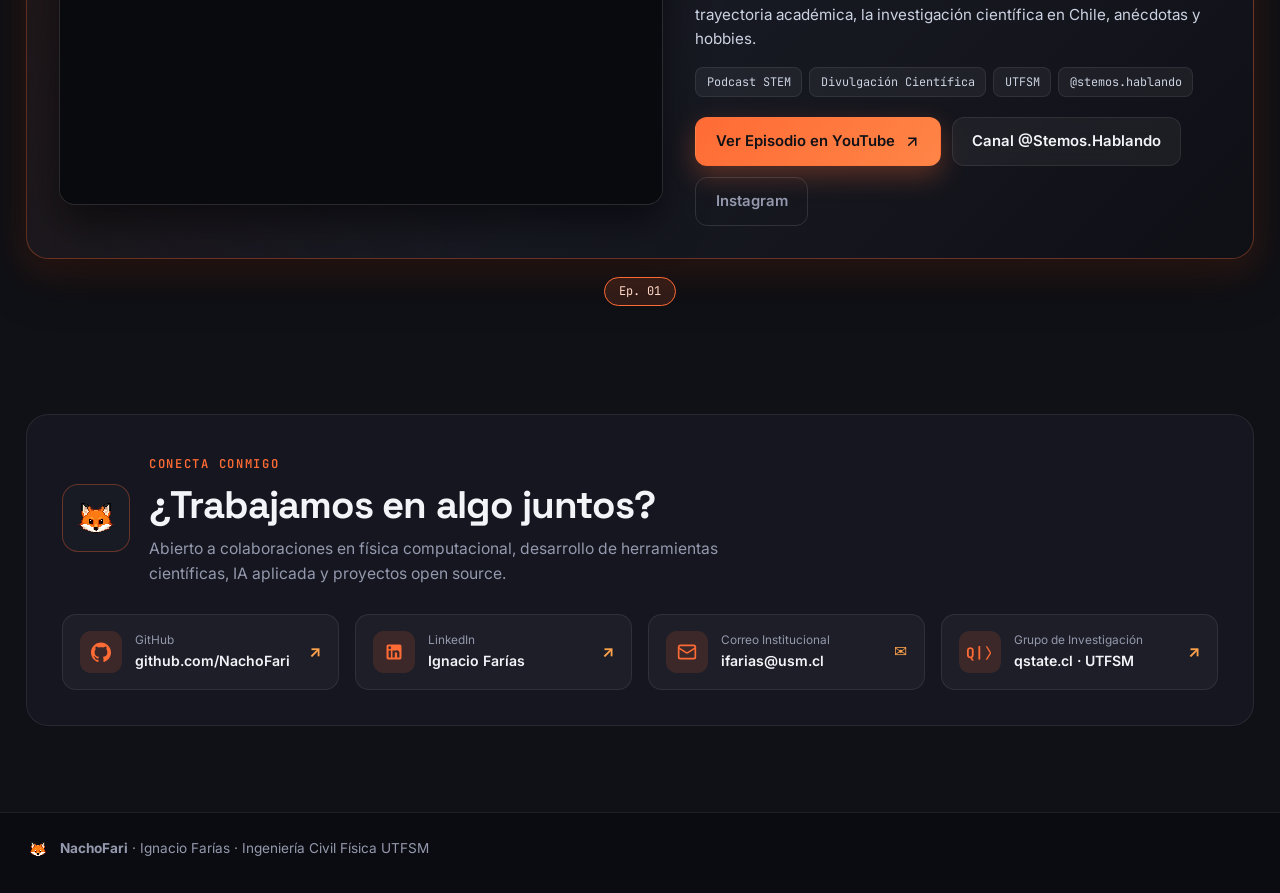
==== commit 34d2a317: "chore: quitar texto de credito redundante en el footer" ====
--- a/index.html
+++ b/index.html
@@ -461,9 +461,6 @@
         <img src="assets/img/fox-avatar.png" alt="Zorro NachoFari" class="footer-fox" />
         <span><strong>NachoFari</strong> · Ignacio Farías · Ingeniería Civil Física UTFSM</span>
       </div>
-      <div class="footer-right">
-        <span>Inspirado en <a href="https://qstate.cl/" target="_blank" rel="noopener noreferrer">qstate.cl</a> · Paleta Fox Naranjo 🦊</span>
-      </div>
     </div>
   </footer>
 
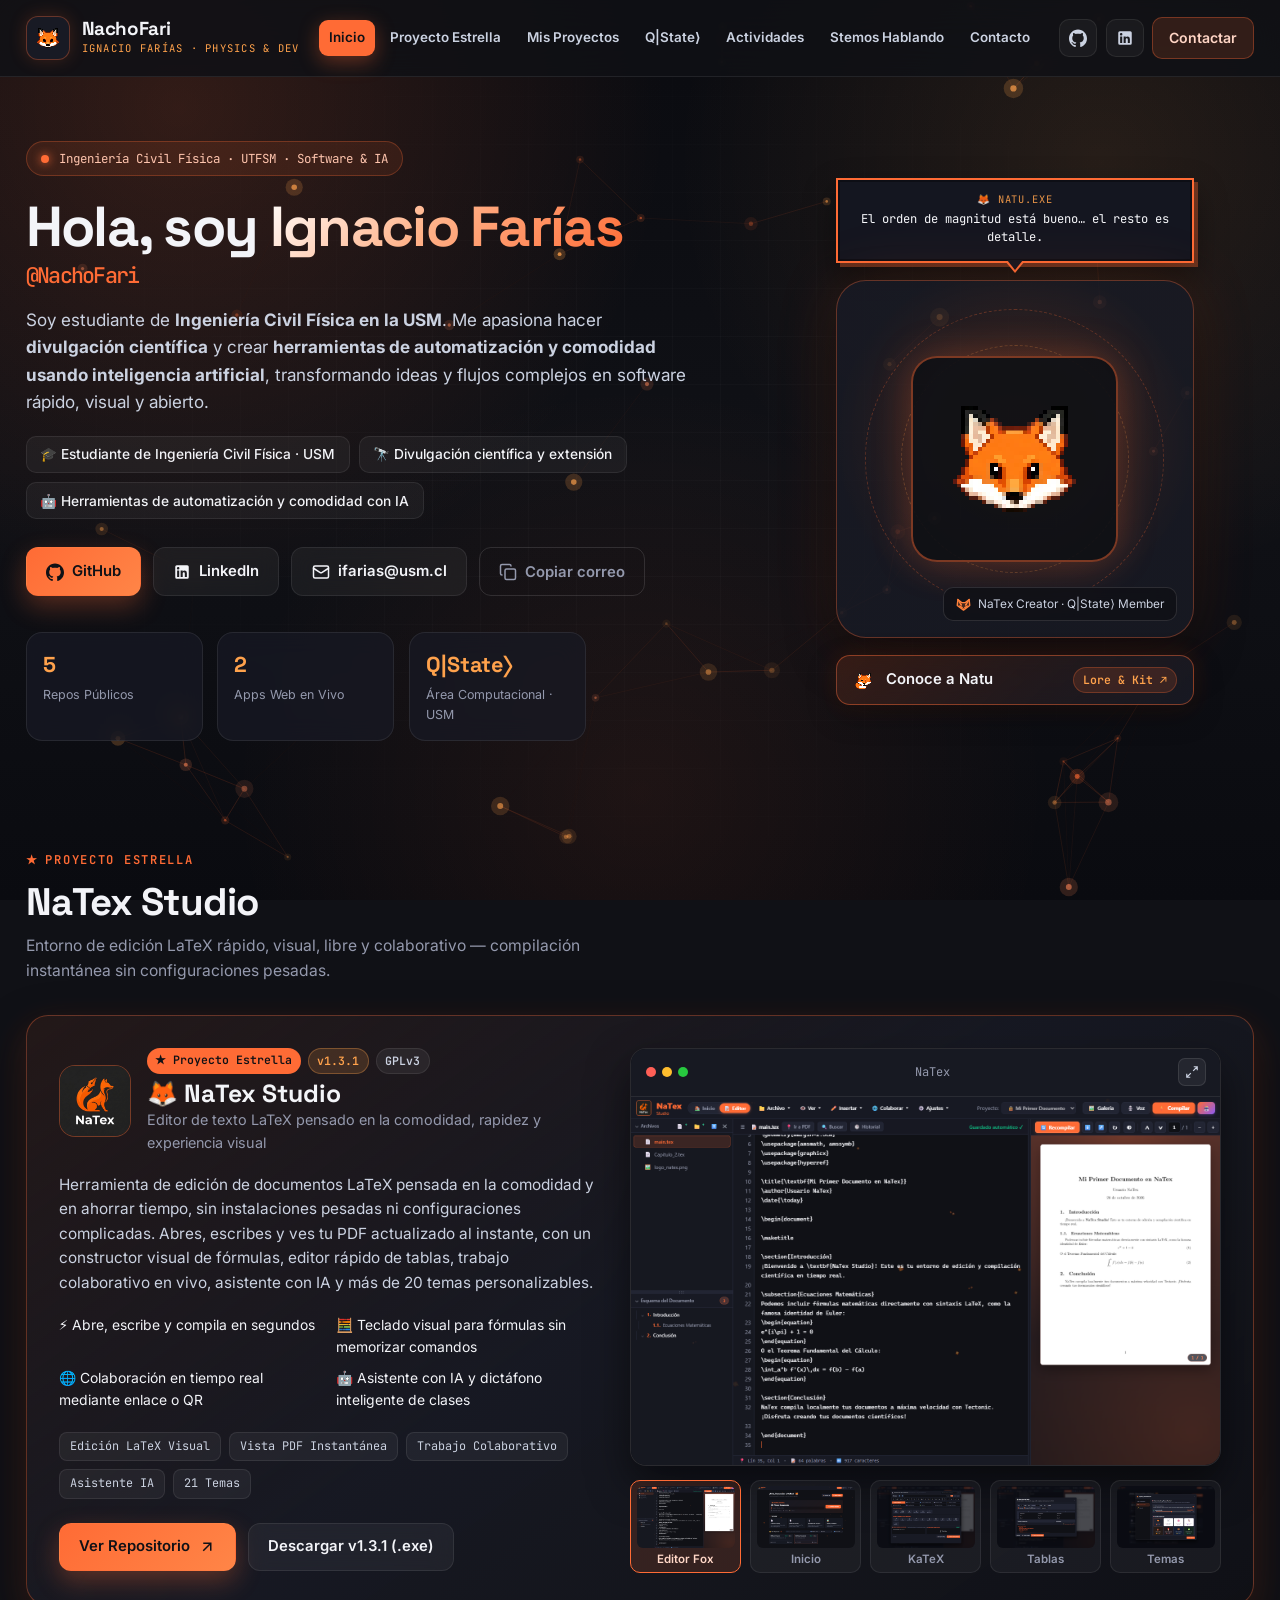
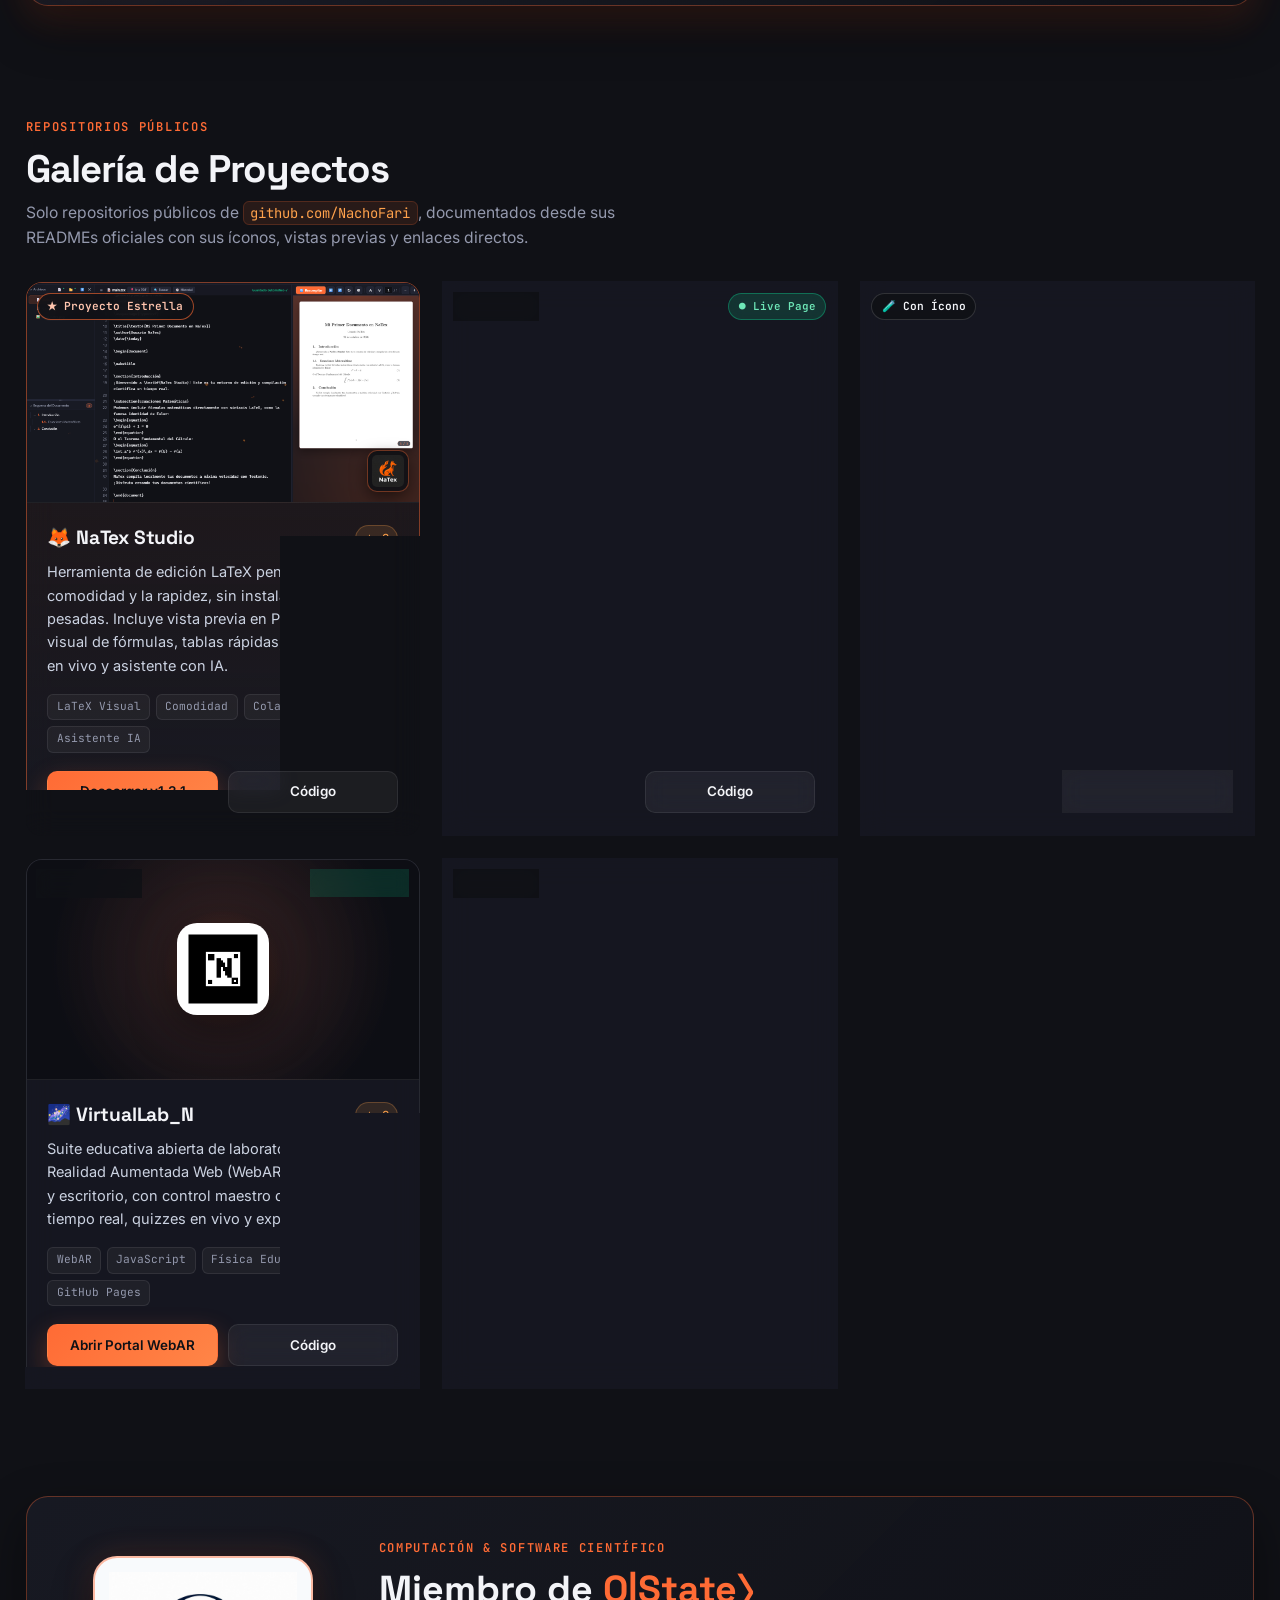
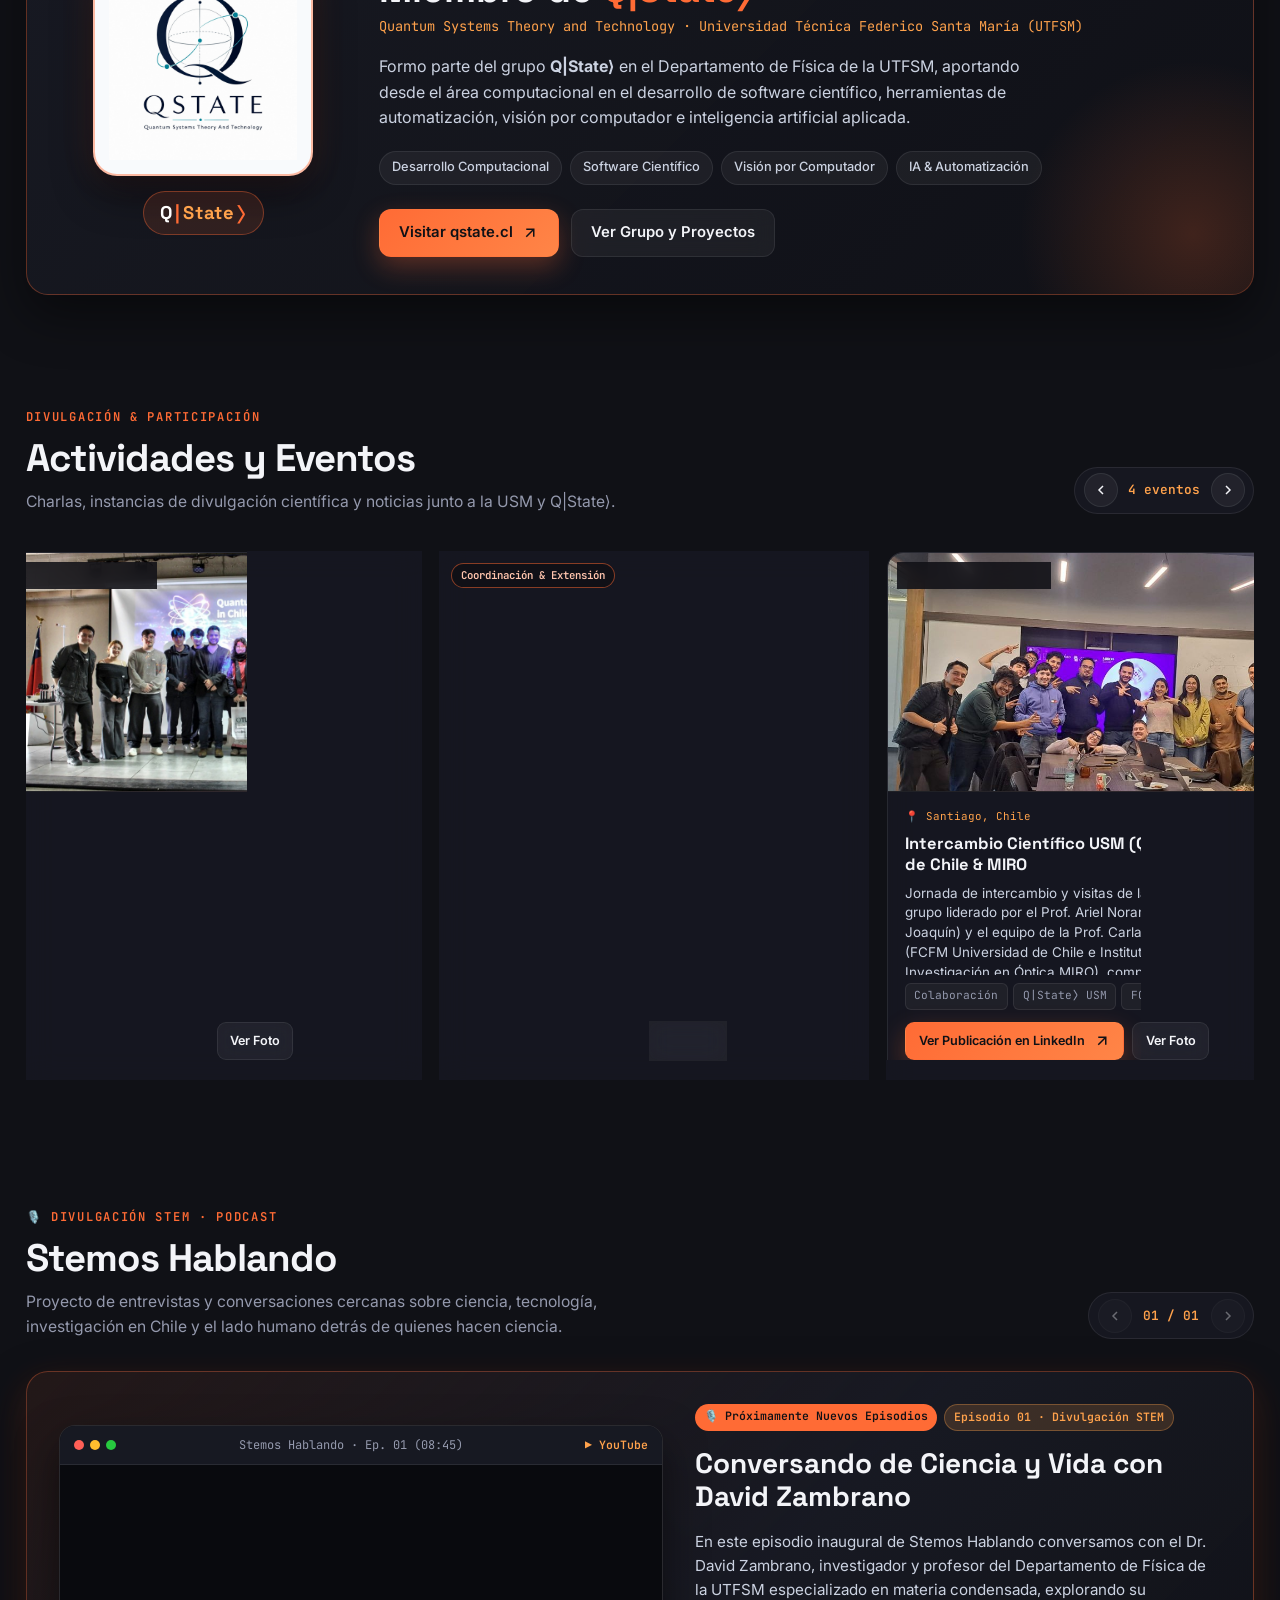
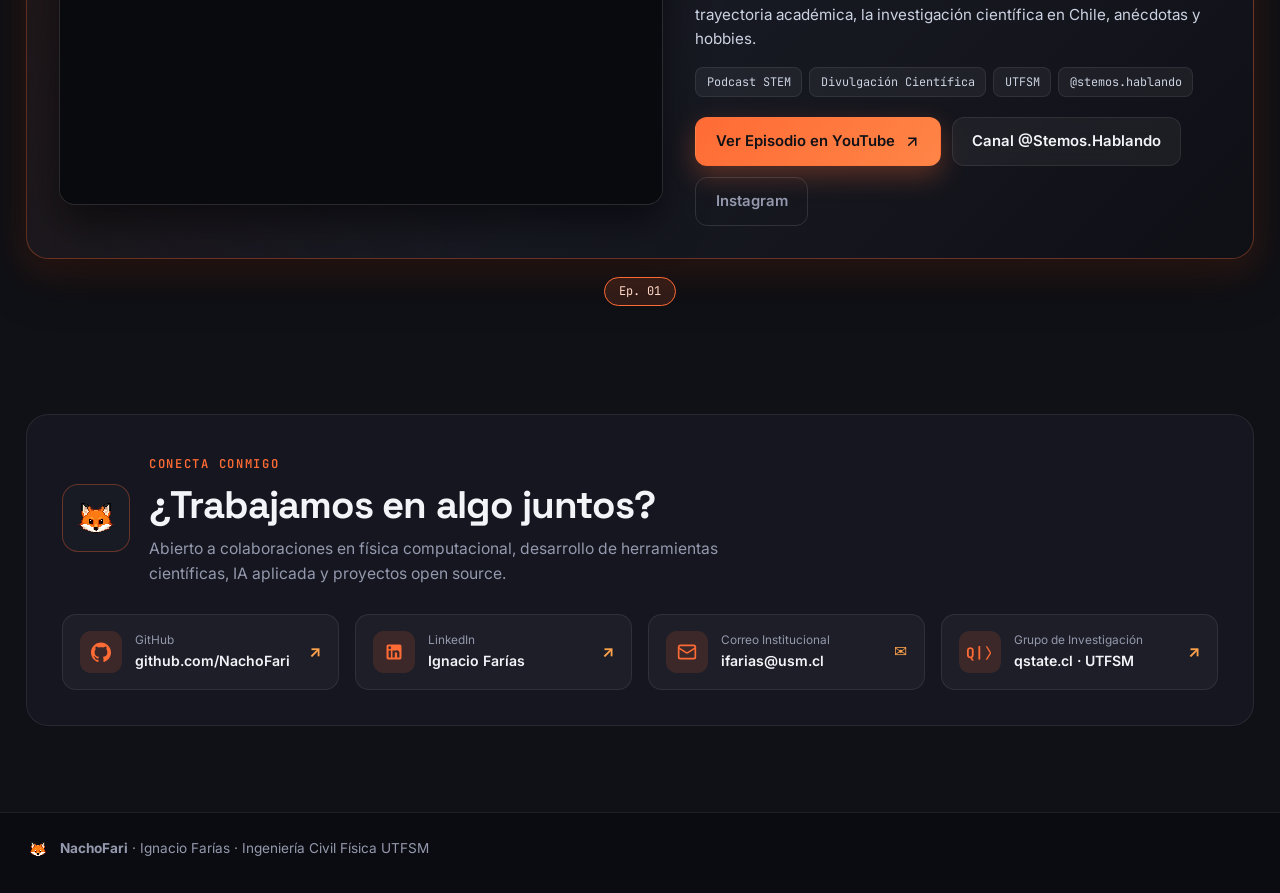
==== commit dc1feccc: "feat: bautizar a Natu.exe y agregar pestaña aparte Conoce a Natu con lore, wallpapers y stickers" ====
--- a/index.html
+++ b/index.html
@@ -19,7 +19,7 @@
   <link rel="preconnect" href="https://fonts.gstatic.com" crossorigin />
   <link href="https://fonts.googleapis.com/css2?family=Inter:wght@400;500;600;700&family=JetBrains+Mono:wght@400;500;600;700&family=Space+Grotesk:wght@500;600;700&display=swap" rel="stylesheet" />
 
-  <link rel="stylesheet" href="css/styles.css?v=20261113l" />
+  <link rel="stylesheet" href="css/styles.css?v=20261115a" />
 </head>
 <body>
   <!-- Fondo animado tecnológico (inspirado en qstate.cl + paleta Fox Naranjo) -->
@@ -143,22 +143,30 @@
 
         <!-- Tarjeta visual del Zorro (Burbuja pixel-art + Emblema HUD) -->
         <div class="hero-visual">
-          <button type="button" class="fox-speech-bubble" id="foxSpeechBubble" title="Haz clic para cambiar la frase del zorro" aria-live="polite">
-            <span class="fox-speech-tag">🦊 Zorro.exe</span>
+          <button type="button" class="fox-speech-bubble" id="foxSpeechBubble" title="Haz clic para cambiar la frase de Natu" aria-live="polite">
+            <span class="fox-speech-tag">🦊 Natu.exe</span>
             <span class="fox-speech-text" id="foxSpeechText">Vibe codeando</span>
           </button>
 
           <div class="fox-orb-card">
             <div class="orb-ring orb-ring-outer"></div>
             <div class="orb-ring orb-ring-inner"></div>
-            <div class="fox-frame" id="foxFrameTrigger" role="button" tabindex="0" title="Toca al zorro para otra frase" aria-label="Cambiar frase del zorro">
-              <img src="assets/img/fox-avatar.png" alt="Emblema Zorro NachoFari" class="fox-hero-img" />
+            <div class="fox-frame" id="foxFrameTrigger" role="button" tabindex="0" title="Toca a Natu para otra frase" aria-label="Cambiar frase de Natu">
+              <img src="assets/img/fox-avatar.png" alt="Emblema Natu NachoFari" class="fox-hero-img" />
             </div>
             <div class="fox-hud-badge hud-bottom">
               <img src="assets/img/fox-icon.svg" alt="" class="hud-svg-icon" />
               <span>NaTex Creator · Q|State⟩ Member</span>
             </div>
           </div>
+
+          <a href="natu.html" target="_blank" rel="noopener noreferrer" class="btn btn-glass natu-hero-btn" title="Abre una nueva pestaña con el lore de Natu, wallpapers y stickers">
+            <span class="natu-hero-btn-left">
+              <img src="assets/brand/natu_sprites/01_bolita.png" alt="" class="natu-mini-sprite" />
+              <span>Conoce a Natu</span>
+            </span>
+            <span class="natu-btn-badge">Lore &amp; Kit ↗</span>
+          </a>
         </div>
       </div>
     </section>
@@ -487,7 +495,7 @@
   <!-- Toast de notificación -->
   <div class="toast" id="toast" role="status" aria-live="polite"></div>
 
-  <script src="js/background.js?v=20261113l"></script>
-  <script src="js/projects.js?v=20261113l"></script>
+  <script src="js/background.js?v=20261115a"></script>
+  <script src="js/projects.js?v=20261115a"></script>
 </body>
 </html>
--- a/css/styles.css
+++ b/css/styles.css
@@ -2134,3 +2134,585 @@
   background: var(--fox-orange-hover);
   transform: scale(1.03);
 }
+
+/* ==========================================================================
+   BOTÓN «CONOCE A NATU» DEBAJO DEL EMBLEMA EN HERO (index.html)
+   ========================================================================== */
+.natu-hero-btn {
+  position: relative;
+  overflow: hidden;
+  width: min(100%, clamp(250px, 28vw, 410px));
+  justify-content: space-between;
+  padding: 0.68rem 1rem;
+  border-radius: 14px;
+  border: 1px solid rgba(255, 107, 53, 0.45);
+  background: linear-gradient(135deg, rgba(255, 107, 53, 0.14), rgba(24, 26, 36, 0.9));
+  box-shadow: 0 10px 28px rgba(0, 0, 0, 0.35), 0 0 24px rgba(255, 107, 53, 0.14);
+  animation: natuBtnFloat 2.8s ease-in-out infinite;
+}
+
+.natu-hero-btn::after {
+  content: '';
+  position: absolute;
+  inset: 0;
+  width: 45%;
+  background: linear-gradient(105deg, transparent, rgba(255, 162, 76, 0.18), transparent);
+  transform: translateX(-160%);
+  animation: natuBtnSheen 4.2s ease-in-out infinite;
+  pointer-events: none;
+}
+
+@keyframes natuBtnFloat {
+  0%, 100% {
+    transform: translateY(0);
+    box-shadow: 0 10px 26px rgba(0, 0, 0, 0.35), 0 0 20px rgba(255, 107, 53, 0.14);
+    border-color: rgba(255, 107, 53, 0.42);
+  }
+  50% {
+    transform: translateY(-4px);
+    box-shadow: 0 14px 32px rgba(255, 107, 53, 0.24), 0 0 28px rgba(255, 162, 76, 0.22);
+    border-color: rgba(255, 162, 76, 0.78);
+  }
+}
+
+@keyframes natuBtnSheen {
+  0%, 62% { transform: translateX(-160%); }
+  100% { transform: translateX(340%); }
+}
+
+@keyframes natuMiniHop {
+  0%, 70%, 100% { transform: translateY(0) rotate(0deg); }
+  80% { transform: translateY(-3px) rotate(-6deg); }
+  90% { transform: translateY(0) rotate(4deg); }
+}
+
+/* Desactivar animaciones idle durante el Easter Egg de gravedad */
+.natu-hero-btn.gravity-falling,
+body.gravity-active .natu-hero-btn {
+  animation: none !important;
+}
+
+.natu-hero-btn:hover {
+  animation-play-state: paused;
+  border-color: var(--fox-orange);
+  background: linear-gradient(135deg, rgba(255, 107, 53, 0.24), rgba(28, 30, 42, 0.96));
+  box-shadow: 0 14px 34px rgba(255, 107, 53, 0.28);
+  transform: translateY(-3px) scale(1.01);
+}
+
+.natu-hero-btn-left {
+  display: inline-flex;
+  align-items: center;
+  gap: 0.6rem;
+  font-weight: 600;
+  color: var(--text-main);
+}
+
+.natu-mini-sprite {
+  width: 24px;
+  height: 24px;
+  object-fit: contain;
+  image-rendering: pixelated;
+  animation: natuMiniHop 2.8s ease-in-out infinite;
+}
+
+.natu-btn-badge {
+  font-family: var(--font-mono);
+  font-size: 0.72rem;
+  font-weight: 600;
+  color: var(--fox-amber);
+  padding: 0.18rem 0.55rem;
+  border-radius: 999px;
+  background: rgba(255, 107, 53, 0.14);
+  border: 1px solid rgba(255, 107, 53, 0.28);
+}
+
+/* ==========================================================================
+   PÁGINA DEDICADA NATU.HTML (Lore Estilo NaTex Invertido + Descargas)
+   ========================================================================== */
+.flagship-card.flagship-card--reversed {
+  grid-template-columns: 1.05fr 1.15fr;
+  align-items: center;
+}
+
+@media (max-width: 1060px) {
+  .flagship-card.flagship-card--reversed {
+    grid-template-columns: 1fr;
+  }
+}
+
+.fox-logo-pixel {
+  image-rendering: pixelated;
+  padding: 8px;
+}
+
+.natu-stage {
+  position: relative;
+  aspect-ratio: 16 / 10;
+  background:
+    radial-gradient(circle at 50% 52%, rgba(255, 107, 53, 0.2), rgba(10, 11, 16, 0.96) 68%),
+    linear-gradient(rgba(255, 255, 255, 0.03) 1px, transparent 1px),
+    linear-gradient(90deg, rgba(255, 255, 255, 0.03) 1px, transparent 1px);
+  background-size: 100% 100%, 28px 28px, 28px 28px;
+  display: grid;
+  place-items: center;
+  padding: 1.25rem 1.5rem 3.85rem;
+  overflow: hidden;
+}
+
+.natu-stage img {
+  width: auto;
+  height: 100%;
+  max-height: 235px;
+  object-fit: contain;
+  image-rendering: pixelated;
+  filter: drop-shadow(0 18px 28px rgba(0, 0, 0, 0.65));
+  cursor: zoom-in;
+  transition: transform 0.3s ease;
+}
+
+.natu-stage img:hover {
+  transform: scale(1.06) translateY(-4px);
+}
+
+.natu-stage-caption {
+  position: absolute;
+  bottom: 14px;
+  left: 16px;
+  right: 16px;
+  display: flex;
+  align-items: center;
+  justify-content: space-between;
+  gap: 0.75rem;
+  padding: 0.45rem 0.8rem;
+  border-radius: 10px;
+  background: rgba(16, 17, 22, 0.82);
+  border: 1px solid rgba(255, 255, 255, 0.1);
+  backdrop-filter: blur(8px);
+  font-family: var(--font-mono);
+  font-size: 0.74rem;
+  color: var(--text-secondary);
+}
+
+.natu-stage-state {
+  color: var(--fox-amber);
+  font-weight: 700;
+}
+
+.natu-thumbs .thumb-btn img {
+  object-fit: contain;
+  background: #10121a;
+  padding: 4px;
+  image-rendering: pixelated;
+}
+
+.natu-lore-quote {
+  padding: 0.95rem 1.1rem;
+  border-radius: 12px;
+  background: rgba(10, 11, 16, 0.68);
+  border-left: 3px solid var(--fox-orange);
+  border-top: 1px solid rgba(255, 255, 255, 0.06);
+  border-right: 1px solid rgba(255, 255, 255, 0.06);
+  border-bottom: 1px solid rgba(255, 255, 255, 0.06);
+  font-family: var(--font-mono);
+  font-size: 0.82rem;
+  color: #f8f9fc;
+  margin-bottom: 1.15rem;
+  display: flex;
+  align-items: center;
+  justify-content: space-between;
+  gap: 0.8rem;
+  cursor: pointer;
+  transition: border-color 0.2s ease, transform 0.2s ease;
+}
+
+.natu-lore-quote:hover {
+  border-color: var(--fox-amber);
+  transform: translateY(-1px);
+}
+
+.natu-lore-quote-hint {
+  flex-shrink: 0;
+  font-size: 0.7rem;
+  color: var(--fox-amber);
+  opacity: 0.85;
+}
+
+.natu-stats-grid {
+  display: grid;
+  grid-template-columns: repeat(2, minmax(0, 1fr));
+  gap: 0.65rem;
+  margin-bottom: 1.3rem;
+}
+
+@media (max-width: 640px) {
+  .natu-stats-grid {
+    grid-template-columns: 1fr;
+  }
+}
+
+.natu-stat-box {
+  padding: 0.65rem 0.85rem;
+  border-radius: 11px;
+  background: rgba(255, 255, 255, 0.035);
+  border: 1px solid var(--border-subtle);
+}
+
+.natu-stat-label {
+  display: block;
+  font-family: var(--font-mono);
+  font-size: 0.69rem;
+  text-transform: uppercase;
+  letter-spacing: 0.08em;
+  color: var(--fox-amber);
+  margin-bottom: 0.15rem;
+}
+
+.natu-stat-value {
+  display: block;
+  font-size: 0.83rem;
+  color: var(--text-main);
+  line-height: 1.38;
+}
+
+/* Filtros y Secciones de Descarga en natu.html */
+.dl-hero {
+  padding: 0.5rem 0 1.25rem;
+}
+
+.dl-switcher {
+  display: flex;
+  flex-wrap: wrap;
+  gap: 0.6rem;
+  margin-top: 1.1rem;
+}
+
+.dl-filter-btn {
+  display: inline-flex;
+  align-items: center;
+  gap: 0.45rem;
+  padding: 0.62rem 1.05rem;
+  border-radius: 12px;
+  border: 1px solid var(--border-subtle);
+  background: rgba(24, 26, 36, 0.78);
+  color: var(--text-secondary);
+  font-family: var(--font-sans);
+  font-size: 0.88rem;
+  font-weight: 600;
+  cursor: pointer;
+  transition: all 0.2s ease;
+}
+
+.dl-filter-btn:hover {
+  border-color: var(--border-fox);
+  color: var(--text-main);
+  transform: translateY(-1px);
+}
+
+.dl-filter-btn.active {
+  background: var(--fox-orange);
+  border-color: var(--fox-orange);
+  color: #101116;
+  box-shadow: 0 8px 22px rgba(255, 107, 53, 0.28);
+}
+
+.dl-count-pill {
+  font-family: var(--font-mono);
+  font-size: 0.72rem;
+  padding: 0.1rem 0.45rem;
+  border-radius: 999px;
+  background: rgba(0, 0, 0, 0.22);
+}
+
+.dl-filter-btn.active .dl-count-pill {
+  background: rgba(16, 17, 22, 0.2);
+  color: #101116;
+}
+
+.dl-group-section {
+  padding: 1rem 0 2.2rem;
+}
+
+.dl-group-section[hidden] {
+  display: none;
+}
+
+.dl-card {
+  position: relative;
+  border-radius: var(--radius-lg);
+  padding: 2rem;
+  background: linear-gradient(145deg, rgba(255, 107, 53, 0.06) 0%, rgba(24, 26, 36, 0.92) 45%, rgba(16, 17, 22, 0.97) 100%);
+  border: 1px solid var(--border-fox);
+  box-shadow: var(--shadow-card);
+}
+
+.dl-card-head {
+  display: flex;
+  flex-wrap: wrap;
+  align-items: flex-start;
+  justify-content: space-between;
+  gap: 1.2rem;
+  margin-bottom: 1.35rem;
+}
+
+.dl-card-actions {
+  display: flex;
+  flex-wrap: wrap;
+  gap: 0.6rem;
+}
+
+.install-guide {
+  display: grid;
+  grid-template-columns: repeat(auto-fit, minmax(240px, 1fr));
+  gap: 0.9rem;
+  padding: 1.1rem;
+  border-radius: 14px;
+  background: rgba(10, 11, 16, 0.65);
+  border: 1px solid rgba(255, 255, 255, 0.08);
+  margin-bottom: 1.6rem;
+}
+
+.install-step {
+  display: flex;
+  flex-direction: column;
+  gap: 0.3rem;
+  padding: 0.8rem 0.95rem;
+  border-radius: 11px;
+  background: rgba(255, 255, 255, 0.025);
+  border: 1px solid rgba(255, 255, 255, 0.05);
+}
+
+.install-step-badge {
+  font-family: var(--font-mono);
+  font-size: 0.72rem;
+  font-weight: 700;
+  color: var(--fox-amber);
+  text-transform: uppercase;
+  letter-spacing: 0.06em;
+}
+
+.install-step h4 {
+  font-family: var(--font-display);
+  font-size: 0.95rem;
+  color: var(--text-main);
+}
+
+.install-step p {
+  font-size: 0.82rem;
+  color: var(--text-muted);
+  line-height: 1.5;
+}
+
+.wallpapers-subhead {
+  display: flex;
+  align-items: center;
+  justify-content: space-between;
+  gap: 0.75rem;
+  margin: 0.25rem 0 0.85rem;
+  font-family: var(--font-display);
+  font-size: 1.05rem;
+  color: var(--text-main);
+}
+
+.mono-badge {
+  font-family: var(--font-mono);
+  font-size: 0.72rem;
+  color: var(--fox-amber);
+  background: rgba(255, 107, 53, 0.12);
+  border: 1px solid rgba(255, 107, 53, 0.25);
+  padding: 0.2rem 0.55rem;
+  border-radius: 999px;
+}
+
+.wallpapers-pc-grid,
+.wallpapers-mobile-grid {
+  display: grid;
+  grid-template-columns: repeat(5, minmax(0, 1fr));
+  gap: 0.9rem;
+}
+
+.wallpapers-pc-grid {
+  margin-bottom: 1.8rem;
+}
+
+@media (max-width: 1120px) {
+  .wallpapers-pc-grid,
+  .wallpapers-mobile-grid {
+    grid-template-columns: repeat(3, minmax(0, 1fr));
+  }
+}
+
+@media (max-width: 680px) {
+  .wallpapers-pc-grid {
+    grid-template-columns: 1fr;
+  }
+  .wallpapers-mobile-grid {
+    grid-template-columns: repeat(2, minmax(0, 1fr));
+  }
+}
+
+.wp-card {
+  border-radius: 14px;
+  overflow: hidden;
+  background: rgba(12, 13, 18, 0.88);
+  border: 1px solid var(--border-subtle);
+  display: flex;
+  flex-direction: column;
+  transition: all 0.22s ease;
+}
+
+.wp-card:hover {
+  border-color: var(--border-fox);
+  transform: translateY(-2px);
+}
+
+.wp-media-pc {
+  aspect-ratio: 16 / 9;
+  overflow: hidden;
+  background: #08090d;
+  cursor: zoom-in;
+}
+
+.wp-media-mobile {
+  aspect-ratio: 9 / 19;
+  overflow: hidden;
+  background: #08090d;
+  cursor: zoom-in;
+}
+
+.wp-media-pc img,
+.wp-media-mobile img {
+  width: 100%;
+  height: 100%;
+  object-fit: cover;
+  transition: transform 0.3s ease;
+}
+
+.wp-card:hover .wp-media-pc img,
+.wp-card:hover .wp-media-mobile img {
+  transform: scale(1.03);
+}
+
+.wp-footer {
+  padding: 0.75rem 0.85rem;
+  display: flex;
+  flex-direction: column;
+  gap: 0.55rem;
+}
+
+.wp-title {
+  font-size: 0.83rem;
+  font-weight: 600;
+  color: var(--text-main);
+}
+
+.wp-actions {
+  display: flex;
+  gap: 0.45rem;
+}
+
+.wp-actions .btn {
+  flex: 1;
+  justify-content: center;
+}
+
+.stickers-grid {
+  display: grid;
+  grid-template-columns: repeat(5, minmax(0, 1fr));
+  gap: 0.85rem;
+}
+
+.stickers-grid.stickers-grid--print {
+  grid-template-columns: repeat(6, minmax(0, 1fr));
+}
+
+@media (max-width: 1120px) {
+  .stickers-grid,
+  .stickers-grid.stickers-grid--print {
+    grid-template-columns: repeat(4, minmax(0, 1fr));
+  }
+}
+
+@media (max-width: 720px) {
+  .stickers-grid,
+  .stickers-grid.stickers-grid--print {
+    grid-template-columns: repeat(2, minmax(0, 1fr));
+  }
+}
+
+.sticker-tile {
+  position: relative;
+  display: flex;
+  flex-direction: column;
+  align-items: center;
+  gap: 0.5rem;
+  padding: 0.85rem 0.65rem 0.7rem;
+  border-radius: 14px;
+  background: rgba(255, 255, 255, 0.03);
+  border: 1px solid var(--border-subtle);
+  transition: all 0.2s ease;
+}
+
+.sticker-tile:hover {
+  border-color: var(--border-fox);
+  background: rgba(255, 107, 53, 0.08);
+  transform: translateY(-2px);
+}
+
+.sticker-thumb-box {
+  width: 96px;
+  height: 96px;
+  display: grid;
+  place-items: center;
+  border-radius: 12px;
+  background: radial-gradient(circle, rgba(255, 255, 255, 0.045) 0%, transparent 72%);
+  cursor: zoom-in;
+}
+
+.sticker-thumb-box img {
+  width: 86px;
+  height: 86px;
+  object-fit: contain;
+  transition: transform 0.2s ease;
+}
+
+.sticker-tile:hover .sticker-thumb-box img {
+  transform: scale(1.06);
+}
+
+.sticker-meta {
+  width: 100%;
+  display: flex;
+  align-items: center;
+  justify-content: space-between;
+  gap: 0.35rem;
+}
+
+.sticker-name {
+  font-family: var(--font-mono);
+  font-size: 0.71rem;
+  color: var(--text-secondary);
+  white-space: nowrap;
+  overflow: hidden;
+  text-overflow: ellipsis;
+}
+
+.sticker-dl {
+  flex-shrink: 0;
+  width: 26px;
+  height: 26px;
+  border-radius: 8px;
+  border: 1px solid var(--border-subtle);
+  background: rgba(255, 255, 255, 0.05);
+  color: var(--fox-amber);
+  display: grid;
+  place-items: center;
+  font-size: 0.78rem;
+  transition: all 0.18s ease;
+}
+
+.sticker-dl:hover {
+  background: var(--fox-orange);
+  border-color: var(--fox-orange);
+  color: #101116;
+}
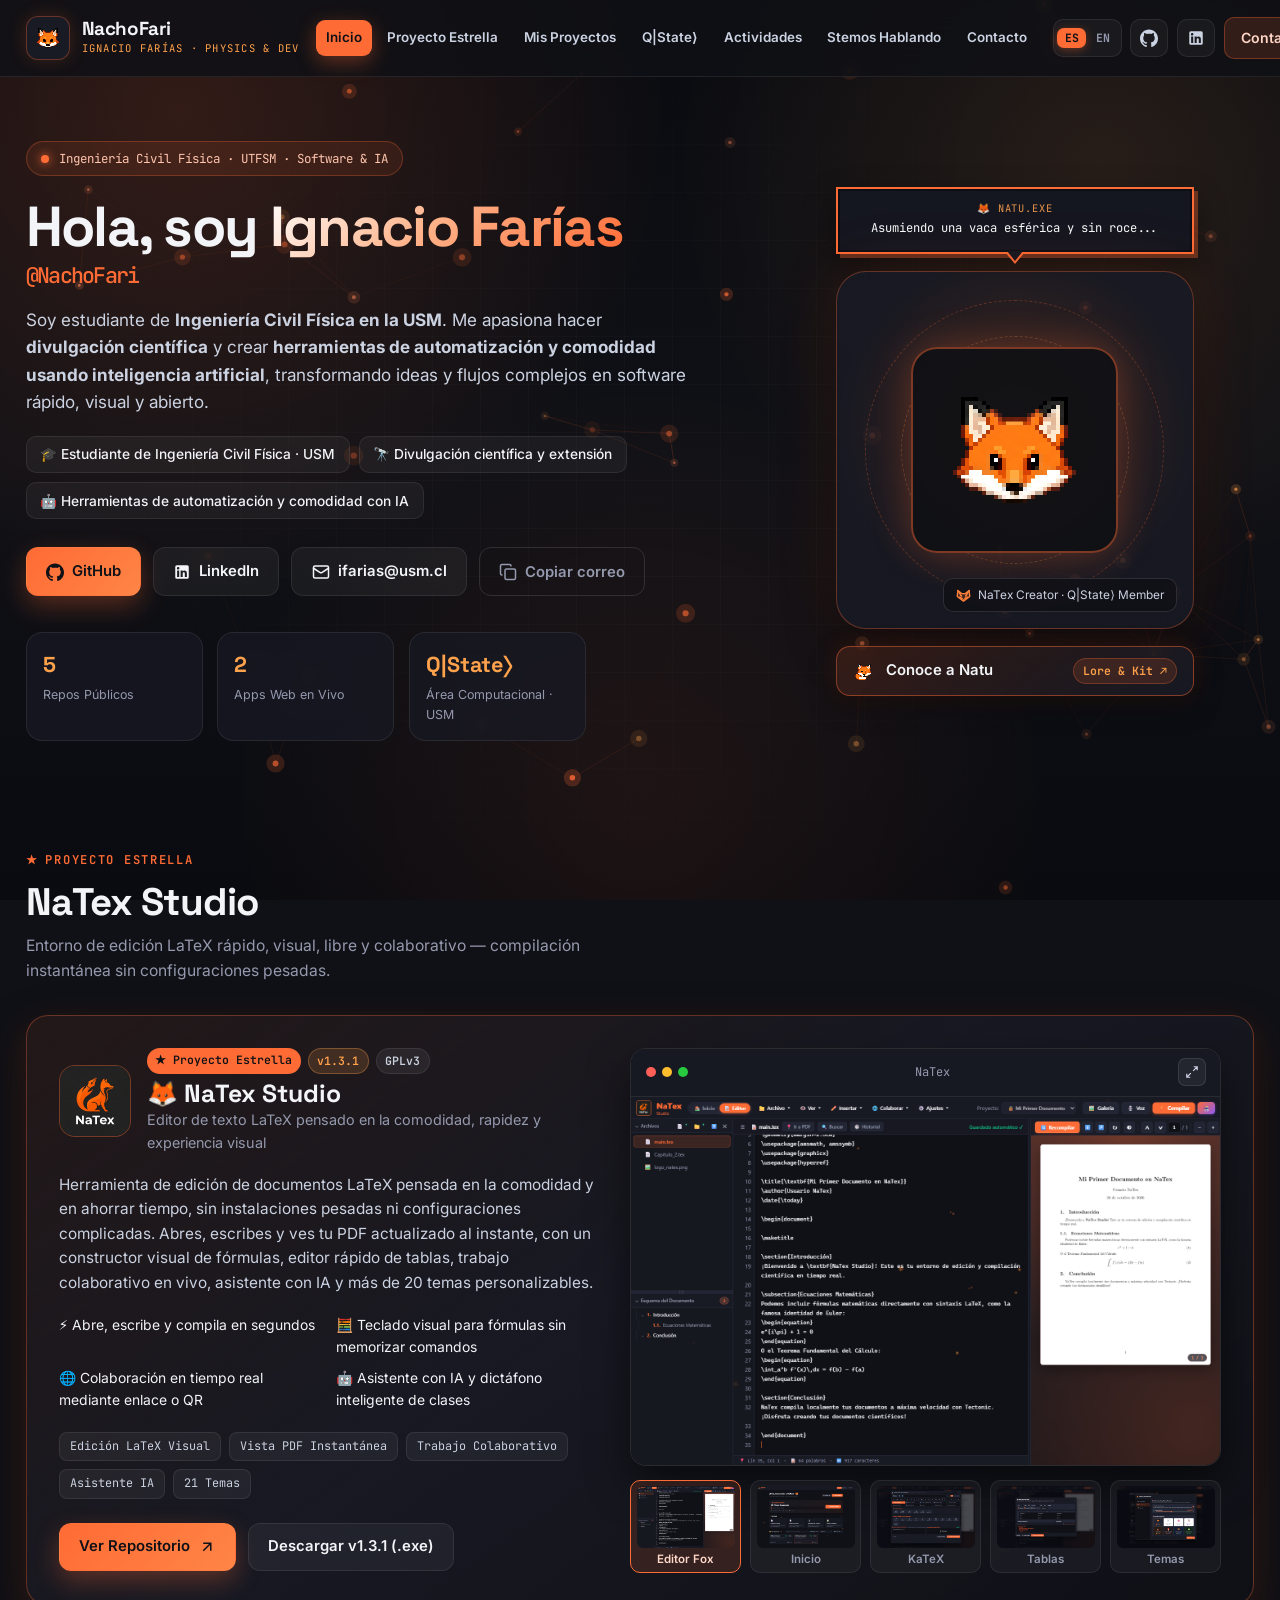
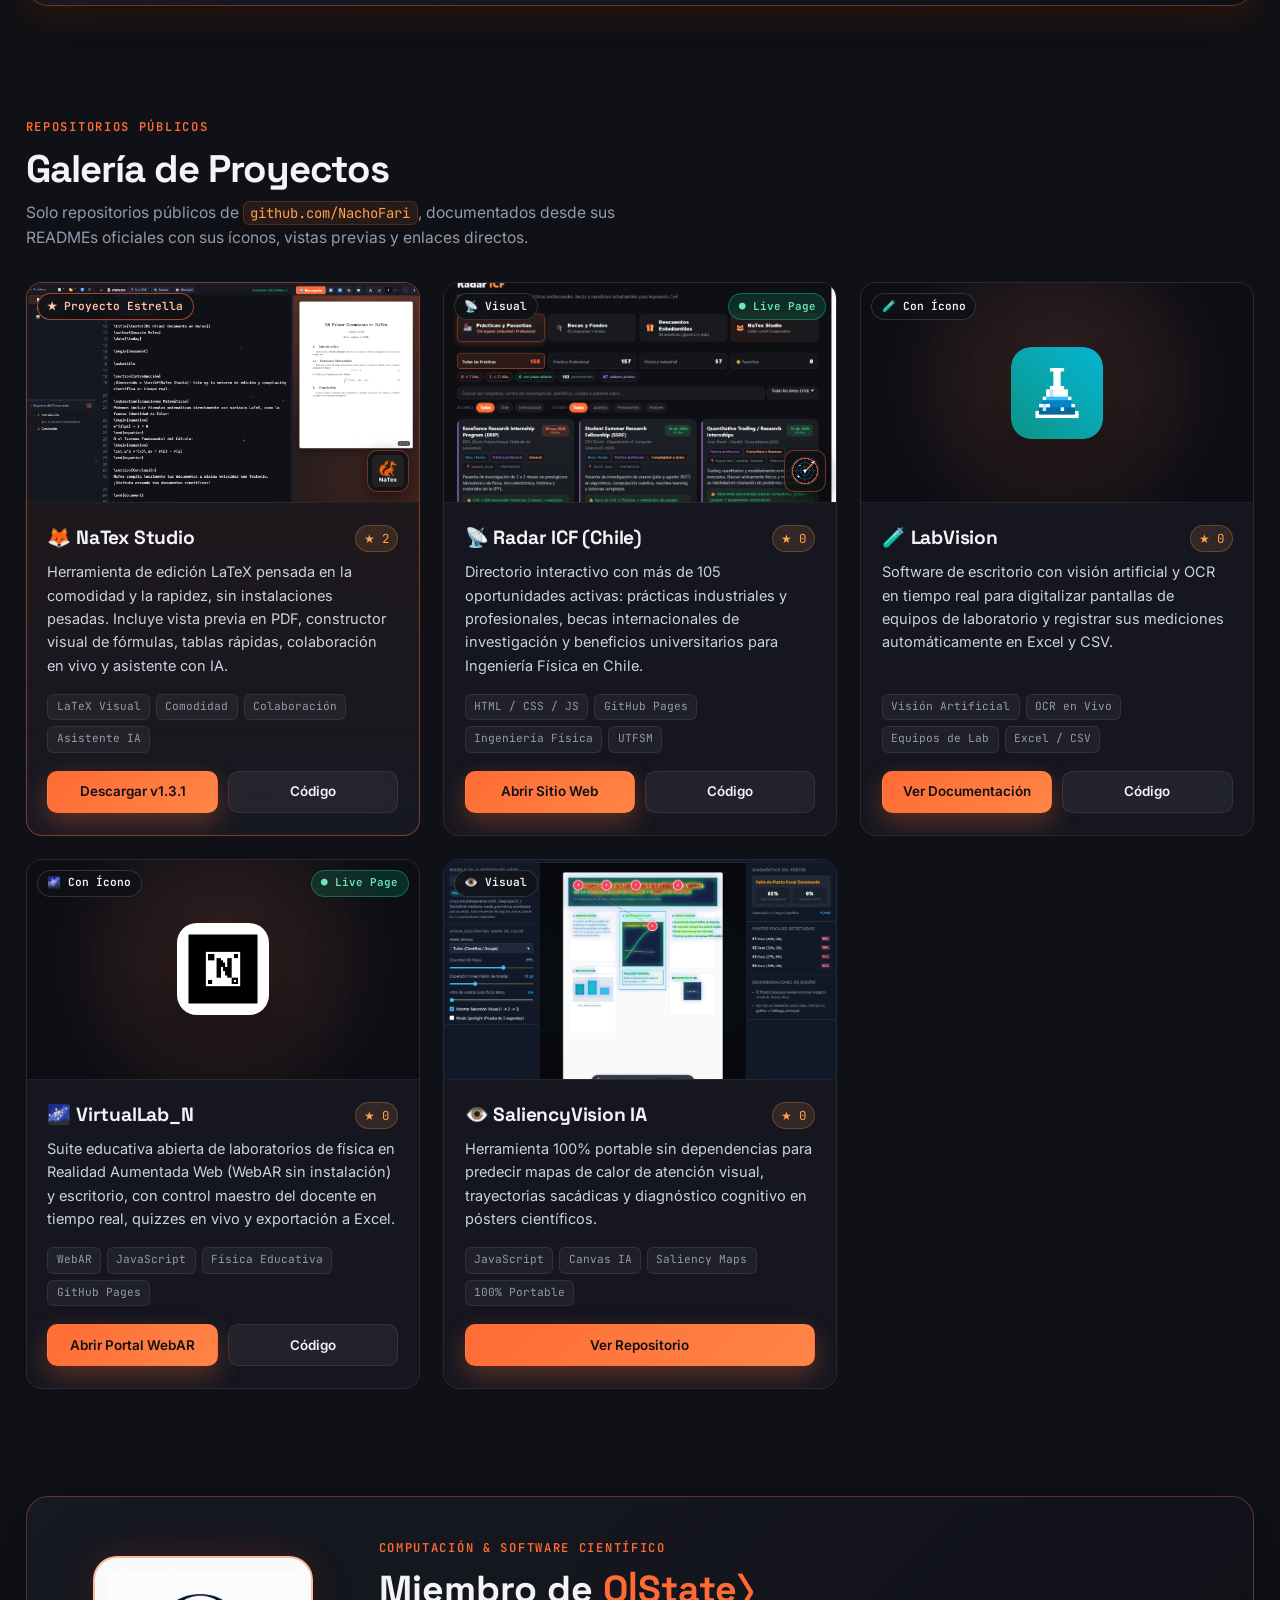
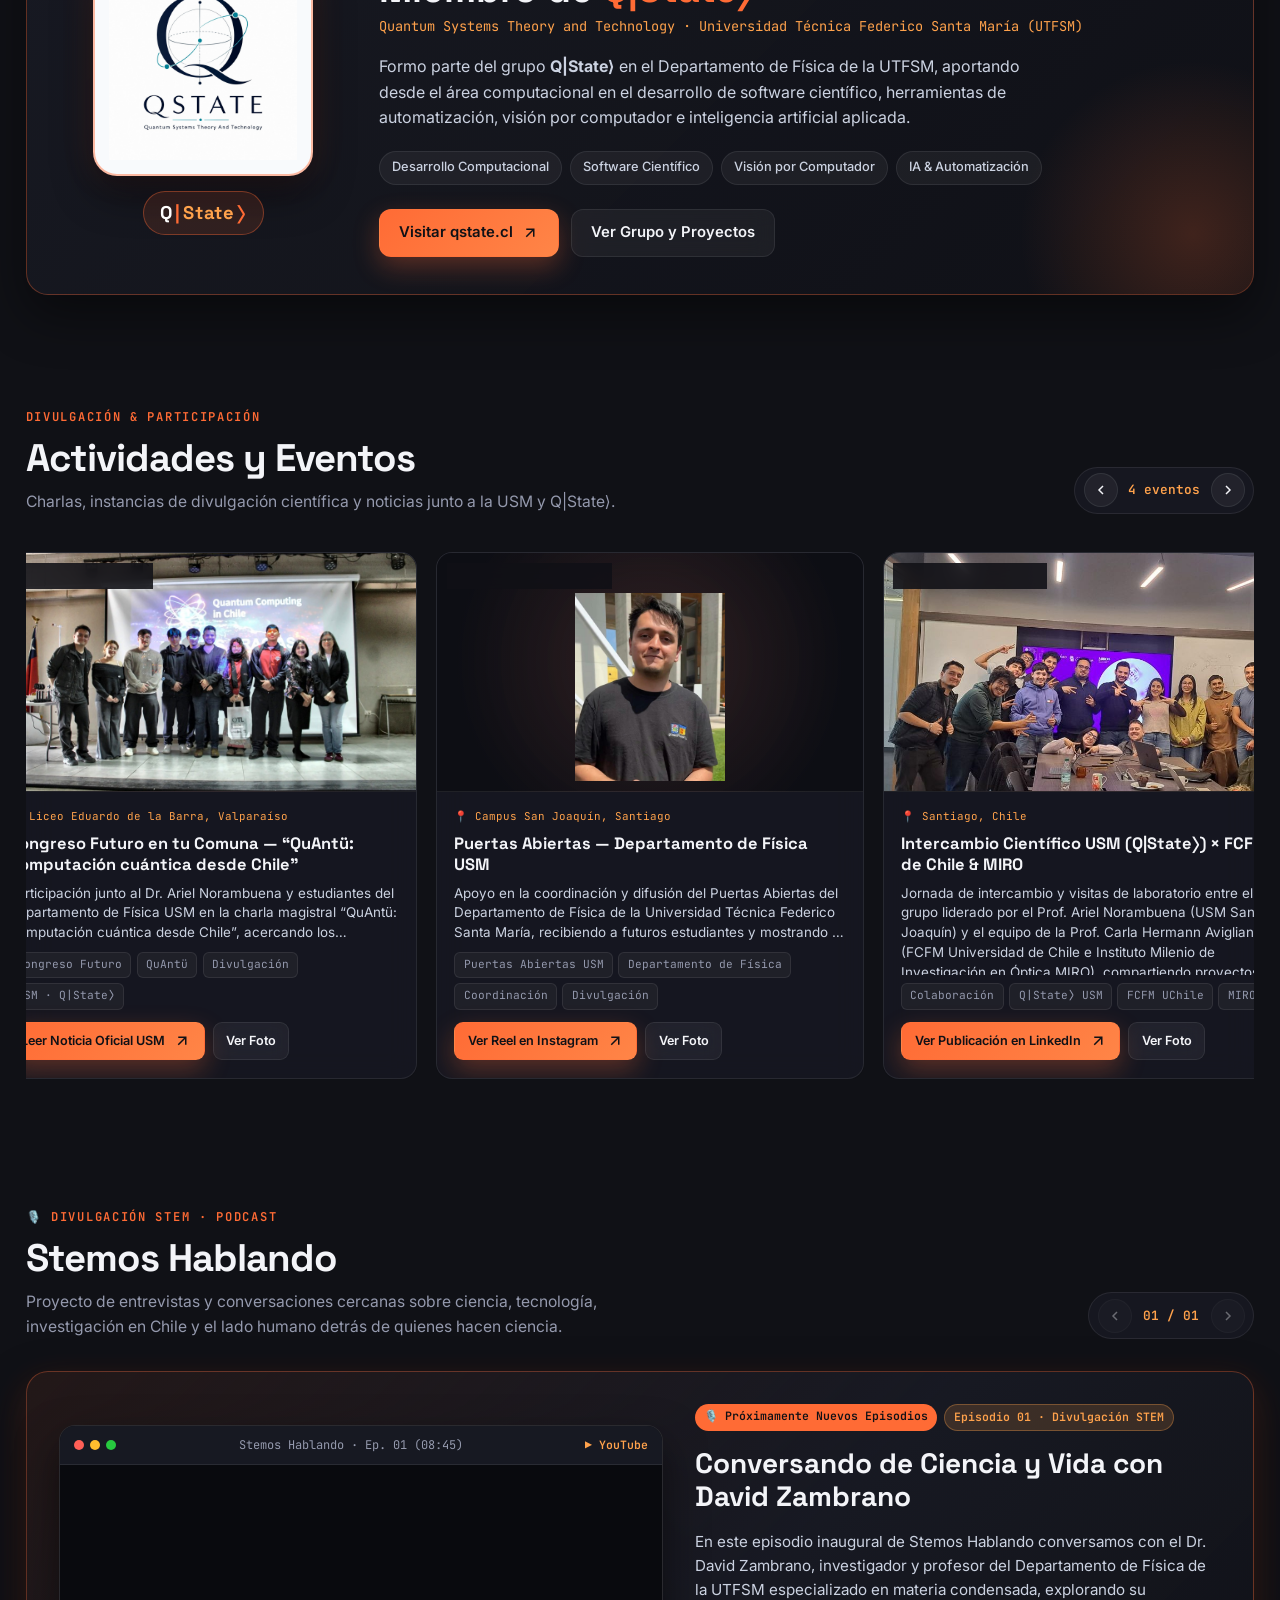
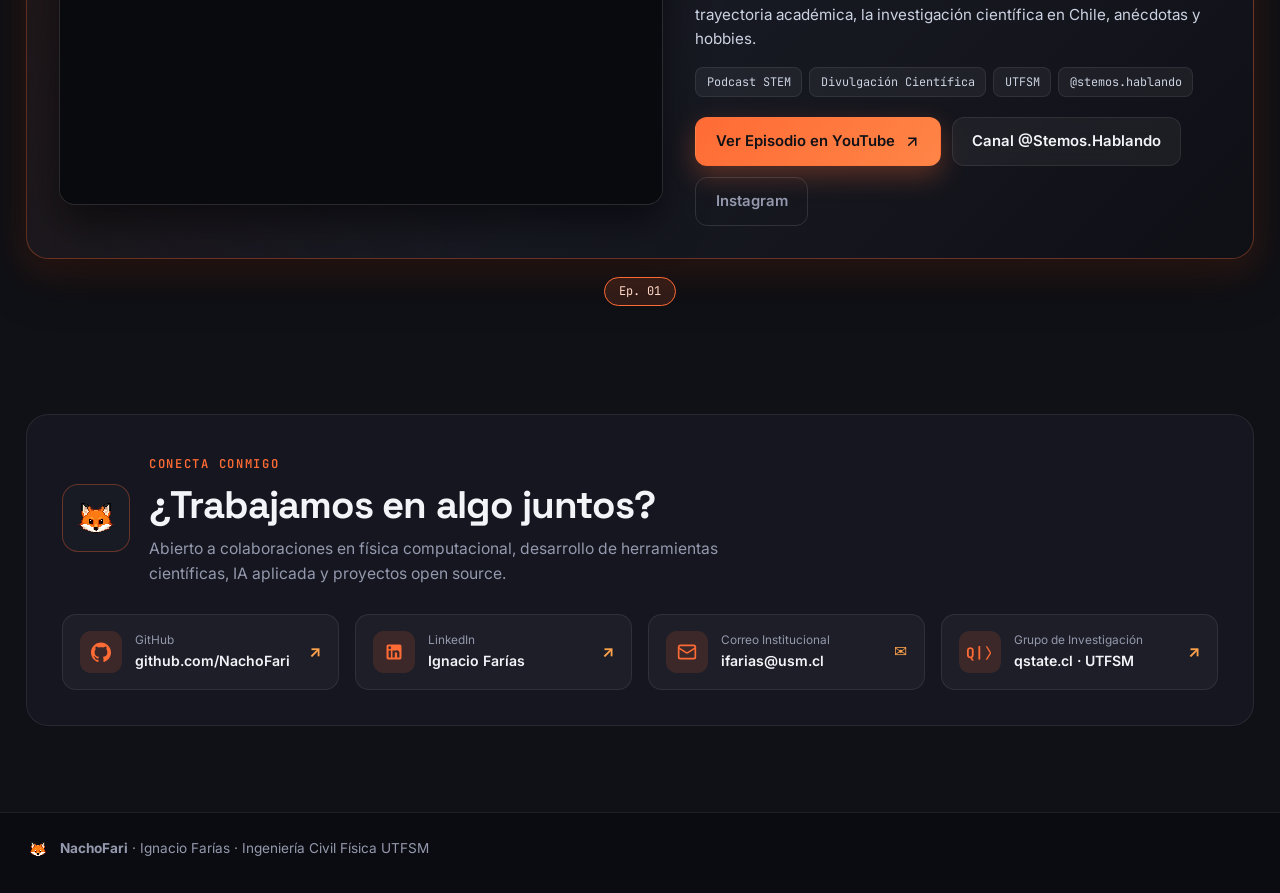
==== commit 7879e60e: "feat: bilingual ES/EN support across portfolio & Natu lore updates" ====
--- a/index.html
+++ b/index.html
@@ -19,7 +19,7 @@
   <link rel="preconnect" href="https://fonts.gstatic.com" crossorigin />
   <link href="https://fonts.googleapis.com/css2?family=Inter:wght@400;500;600;700&family=JetBrains+Mono:wght@400;500;600;700&family=Space+Grotesk:wght@500;600;700&display=swap" rel="stylesheet" />
 
-  <link rel="stylesheet" href="css/styles.css?v=20261115a" />
+  <link rel="stylesheet" href="css/styles.css?v=20261115b" />
 </head>
 <body>
   <!-- Fondo animado tecnológico (inspirado en qstate.cl + paleta Fox Naranjo) -->
@@ -36,29 +36,33 @@
         </div>
         <div class="brand-text">
           <span class="brand-name">NachoFari</span>
-          <span class="brand-sub">Ignacio Farías · Physics &amp; Dev</span>
+          <span class="brand-sub" data-i18n="nav.brandSub">Ignacio Farías · Physics &amp; Dev</span>
         </div>
       </a>
 
       <nav class="nav-links" aria-label="Navegación principal">
-        <a href="#inicio" class="nav-link active">Inicio</a>
-        <a href="#estrella" class="nav-link">Proyecto Estrella</a>
-        <a href="#proyectos" class="nav-link">Mis Proyectos</a>
-        <a href="#qstate" class="nav-link">Q|State⟩</a>
-        <a href="#actividades" class="nav-link">Actividades</a>
-        <a href="#podcast" class="nav-link">Stemos Hablando</a>
-        <a href="#contacto" class="nav-link">Contacto</a>
+        <a href="#inicio" class="nav-link active" data-i18n="nav.inicio">Inicio</a>
+        <a href="#estrella" class="nav-link" data-i18n="nav.estrella">Proyecto Estrella</a>
+        <a href="#proyectos" class="nav-link" data-i18n="nav.proyectos">Mis Proyectos</a>
+        <a href="#qstate" class="nav-link" data-i18n="nav.qstate">Q|State⟩</a>
+        <a href="#actividades" class="nav-link" data-i18n="nav.actividades">Actividades</a>
+        <a href="#podcast" class="nav-link" data-i18n="nav.podcast">Stemos Hablando</a>
+        <a href="#contacto" class="nav-link" data-i18n="nav.contacto">Contacto</a>
       </nav>
 
       <div class="nav-actions">
+        <button type="button" class="lang-toggle-btn" id="langToggleBtn" aria-label="Cambiar idioma entre Español e Inglés" title="Switch to English">
+          <span class="lang-opt is-active" data-lang-opt="es">ES</span>
+          <span class="lang-opt" data-lang-opt="en">EN</span>
+        </button>
         <a href="https://github.com/NachoFari" target="_blank" rel="noopener noreferrer" class="btn-icon" title="GitHub: NachoFari" aria-label="GitHub">
           <svg viewBox="0 0 24 24" fill="currentColor" aria-hidden="true"><path d="M12 .5C5.37.5 0 5.87 0 12.5c0 5.3 3.438 9.8 8.205 11.385.6.113.82-.258.82-.577 0-.285-.01-1.04-.015-2.04-3.338.724-4.042-1.61-4.042-1.61-.546-1.387-1.333-1.756-1.333-1.756-1.089-.745.083-.729.083-.729 1.205.084 1.838 1.236 1.838 1.236 1.07 1.835 2.809 1.305 3.495.998.108-.776.417-1.305.76-1.605-2.665-.3-5.466-1.332-5.466-5.93 0-1.31.465-2.38 1.235-3.22-.135-.303-.54-1.523.105-3.176 0 0 1.005-.322 3.3 1.23.96-.267 1.98-.399 3-.405 1.02.006 2.04.138 3 .405 2.28-1.552 3.285-1.23 3.285-1.23.645 1.653.24 2.873.12 3.176.765.84 1.23 1.91 1.23 3.22 0 4.61-2.805 5.625-5.475 5.92.42.36.81 1.096.81 2.22 0 1.606-.015 2.896-.015 3.286 0 .315.21.69.825.57C20.565 22.295 24 17.798 24 12.5 24 5.87 18.63.5 12 .5z"/></svg>
         </a>
         <a href="https://www.linkedin.com/in/ignacio-farias-61a6b1273/" target="_blank" rel="noopener noreferrer" class="btn-icon" title="LinkedIn" aria-label="LinkedIn">
           <svg viewBox="0 0 24 24" fill="currentColor" aria-hidden="true"><path d="M19 3a2 2 0 0 1 2 2v14a2 2 0 0 1-2 2H5a2 2 0 0 1-2-2V5a2 2 0 0 1 2-2h14m-.5 15.5v-5.3a3.26 3.26 0 0 0-3.26-3.26c-.85 0-1.84.52-2.28 1.3v-1.11h-2.79v8.37h2.79v-4.93c0-.77.62-1.4 1.39-1.4a1.4 1.4 0 0 1 1.4 1.4v4.93h2.75M6.88 8.56a1.68 1.68 0 0 0 1.68-1.68c0-.93-.75-1.69-1.68-1.69a1.69 1.69 0 0 0-1.69 1.69c0 .93.76 1.68 1.69 1.68m1.39 9.94v-8.37H5.5v8.37h2.77z"/></svg>
         </a>
-        <a href="mailto:ifarias@usm.cl" class="btn-nav-cta">Contactar</a>
-        <button class="mobile-menu-btn" id="mobileMenuBtn" aria-label="Abrir menú" aria-expanded="false">
+        <a href="mailto:ifarias@usm.cl" class="btn-nav-cta" data-i18n="nav.cta">Contactar</a>
+        <button class="mobile-menu-btn" id="mobileMenuBtn" aria-label="Abrir menú" data-i18n-aria="nav.openMenu" aria-expanded="false">
           <span></span><span></span><span></span>
         </button>
       </div>
@@ -66,13 +70,17 @@
 
     <!-- Menú móvil -->
     <div class="mobile-drawer" id="mobileDrawer">
-      <a href="#inicio" class="mobile-link">Inicio</a>
-      <a href="#estrella" class="mobile-link">Proyecto Estrella</a>
-      <a href="#proyectos" class="mobile-link">Mis Proyectos</a>
-      <a href="#qstate" class="mobile-link">Miembro Q|State⟩</a>
-      <a href="#actividades" class="mobile-link">Actividades</a>
-      <a href="#podcast" class="mobile-link">Stemos Hablando</a>
-      <a href="#contacto" class="mobile-link">Contacto</a>
+      <a href="#inicio" class="mobile-link" data-i18n="nav.inicio">Inicio</a>
+      <a href="#estrella" class="mobile-link" data-i18n="nav.estrella">Proyecto Estrella</a>
+      <a href="#proyectos" class="mobile-link" data-i18n="nav.proyectos">Mis Proyectos</a>
+      <a href="#qstate" class="mobile-link" data-i18n="nav.qstateMobile">Miembro Q|State⟩</a>
+      <a href="#actividades" class="mobile-link" data-i18n="nav.actividades">Actividades</a>
+      <a href="#podcast" class="mobile-link" data-i18n="nav.podcast">Stemos Hablando</a>
+      <a href="#contacto" class="mobile-link" data-i18n="nav.contacto">Contacto</a>
+      <button type="button" class="lang-toggle-btn lang-toggle-mobile" aria-label="Cambiar idioma entre Español e Inglés">
+        <span class="lang-opt is-active" data-lang-opt="es">ES</span>
+        <span class="lang-opt" data-lang-opt="en">EN</span>
+      </button>
     </div>
   </header>
 
@@ -83,22 +91,22 @@
         <div class="hero-content">
           <div class="hero-kicker">
             <span class="pulse-dot"></span>
-            <span>Ingeniería Civil Física · UTFSM · Software &amp; IA</span>
-          </div>
-
-          <h1 class="hero-title">
+            <span data-i18n="hero.kicker">Ingeniería Civil Física · UTFSM · Software &amp; IA</span>
+          </div>
+
+          <h1 class="hero-title" data-i18n-html="hero.titleHtml">
             Hola, soy <span class="text-gradient">Ignacio Farías</span>
             <span class="hero-handle">@NachoFari</span>
           </h1>
 
-          <p class="hero-desc">
+          <p class="hero-desc" data-i18n-html="hero.descHtml">
             Soy estudiante de <strong>Ingeniería Civil Física en la USM</strong>. Me apasiona hacer <strong>divulgación científica</strong> y crear <strong>herramientas de automatización y comodidad usando inteligencia artificial</strong>, transformando ideas y flujos complejos en software rápido, visual y abierto.
           </p>
 
           <ul class="hero-traits" aria-label="Perfil">
-            <li>🎓 Estudiante de Ingeniería Civil Física · USM</li>
-            <li>🔭 Divulgación científica y extensión</li>
-            <li>🤖 Herramientas de automatización y comodidad con IA</li>
+            <li data-i18n="hero.trait1">🎓 Estudiante de Ingeniería Civil Física · USM</li>
+            <li data-i18n="hero.trait2">🔭 Divulgación científica y extensión</li>
+            <li data-i18n="hero.trait3">🤖 Herramientas de automatización y comodidad con IA</li>
           </ul>
 
           <!-- Botonera principal de enlaces -->
@@ -118,9 +126,9 @@
               <span>ifarias@usm.cl</span>
             </a>
 
-            <button type="button" class="btn btn-subtle" id="copyEmailBtn" title="Copiar correo al portapapeles">
+            <button type="button" class="btn btn-subtle" id="copyEmailBtn" title="Copiar correo al portapapeles" data-i18n-title="hero.copyEmailTitle">
               <svg viewBox="0 0 24 24" fill="none" stroke="currentColor" stroke-width="2" stroke-linecap="round" stroke-linejoin="round" aria-hidden="true"><rect width="14" height="14" x="8" y="8" rx="2" ry="2"/><path d="M4 16c-1.1 0-2-.9-2-2V4c0-1.1.9-2 2-2h10c1.1 0 2 .9 2 2"/></svg>
-              <span>Copiar correo</span>
+              <span data-i18n="hero.copyEmail">Copiar correo</span>
             </button>
           </div>
 
@@ -128,22 +136,22 @@
           <div class="hero-metrics">
             <div class="metric-card">
               <span class="metric-value" id="publicRepoCount">5</span>
-              <span class="metric-label">Repos Públicos</span>
+              <span class="metric-label" data-i18n="hero.metricRepos">Repos Públicos</span>
             </div>
             <div class="metric-card" title="Radar ICF y VirtualLab_N">
               <span class="metric-value">2</span>
-              <span class="metric-label">Apps Web en Vivo</span>
+              <span class="metric-label" data-i18n="hero.metricApps">Apps Web en Vivo</span>
             </div>
             <div class="metric-card">
               <span class="metric-value">Q|State⟩</span>
-              <span class="metric-label">Área Computacional · USM</span>
+              <span class="metric-label" data-i18n="hero.metricQstate">Área Computacional · USM</span>
             </div>
           </div>
         </div>
 
         <!-- Tarjeta visual del Zorro (Burbuja pixel-art + Emblema HUD) -->
         <div class="hero-visual">
-          <button type="button" class="fox-speech-bubble" id="foxSpeechBubble" title="Haz clic para cambiar la frase de Natu" aria-live="polite">
+          <button type="button" class="fox-speech-bubble" id="foxSpeechBubble" title="Haz clic para cambiar la frase de Natu" data-i18n-title="hero.bubbleTitle" aria-live="polite">
             <span class="fox-speech-tag">🦊 Natu.exe</span>
             <span class="fox-speech-text" id="foxSpeechText">Vibe codeando</span>
           </button>
@@ -151,7 +159,7 @@
           <div class="fox-orb-card">
             <div class="orb-ring orb-ring-outer"></div>
             <div class="orb-ring orb-ring-inner"></div>
-            <div class="fox-frame" id="foxFrameTrigger" role="button" tabindex="0" title="Toca a Natu para otra frase" aria-label="Cambiar frase de Natu">
+            <div class="fox-frame" id="foxFrameTrigger" role="button" tabindex="0" title="Toca a Natu para otra frase" data-i18n-title="hero.foxTriggerTitle" aria-label="Cambiar frase de Natu" data-i18n-aria="hero.foxTriggerAria">
               <img src="assets/img/fox-avatar.png" alt="Emblema Natu NachoFari" class="fox-hero-img" />
             </div>
             <div class="fox-hud-badge hud-bottom">
@@ -160,10 +168,10 @@
             </div>
           </div>
 
-          <a href="natu.html" target="_blank" rel="noopener noreferrer" class="btn btn-glass natu-hero-btn" title="Abre una nueva pestaña con el lore de Natu, wallpapers y stickers">
+          <a href="natu.html" data-natu-link target="_blank" rel="noopener noreferrer" class="btn btn-glass natu-hero-btn" title="Abre una nueva pestaña con el lore de Natu, wallpapers y stickers" data-i18n-title="hero.natuBtnTitle">
             <span class="natu-hero-btn-left">
               <img src="assets/brand/natu_sprites/01_bolita.png" alt="" class="natu-mini-sprite" />
-              <span>Conoce a Natu</span>
+              <span data-i18n="hero.natuBtn">Conoce a Natu</span>
             </span>
             <span class="natu-btn-badge">Lore &amp; Kit ↗</span>
           </a>
@@ -175,11 +183,11 @@
     <section id="estrella" class="section">
       <div class="container">
         <div class="section-header">
-          <div class="section-tag">
+          <div class="section-tag" data-i18n-html="estrella.tagHtml">
             <span>★</span> Proyecto Estrella
           </div>
           <h2 class="section-title">NaTex Studio</h2>
-          <p class="section-subtitle">
+          <p class="section-subtitle" data-i18n="estrella.subtitle">
             Entorno de edición LaTeX rápido, visual, libre y colaborativo — compilación instantánea sin configuraciones pesadas.
           </p>
         </div>
@@ -190,41 +198,41 @@
               <img src="assets/img/natex-logo.png" alt="Logo de NaTex Studio" class="flagship-logo" />
               <div>
                 <div class="flagship-badges">
-                  <span class="badge-star">★ Proyecto Estrella</span>
+                  <span class="badge-star" data-i18n="estrella.badge">★ Proyecto Estrella</span>
                   <span class="badge-version">v1.3.1</span>
                   <span class="badge-license">GPLv3</span>
                 </div>
                 <h3 class="flagship-name">🦊 NaTex Studio</h3>
-                <p class="flagship-tagline">Editor de texto LaTeX pensado en la comodidad, rapidez y experiencia visual</p>
-              </div>
-            </div>
-
-            <p class="flagship-description">
+                <p class="flagship-tagline" data-i18n="estrella.tagline">Editor de texto LaTeX pensado en la comodidad, rapidez y experiencia visual</p>
+              </div>
+            </div>
+
+            <p class="flagship-description" data-i18n="estrella.desc">
               Herramienta de edición de documentos LaTeX pensada en la comodidad y en ahorrar tiempo, sin instalaciones pesadas ni configuraciones complicadas. Abres, escribes y ves tu PDF actualizado al instante, con un constructor visual de fórmulas, editor rápido de tablas, trabajo colaborativo en vivo, asistente con IA y más de 20 temas personalizables.
             </p>
 
             <ul class="flagship-features">
-              <li>⚡ Abre, escribe y compila en segundos</li>
-              <li>🧮 Teclado visual para fórmulas sin memorizar comandos</li>
-              <li>🌐 Colaboración en tiempo real mediante enlace o QR</li>
-              <li>🤖 Asistente con IA y dictáfono inteligente de clases</li>
+              <li data-i18n="estrella.feat1">⚡ Abre, escribe y compila en segundos</li>
+              <li data-i18n="estrella.feat2">🧮 Teclado visual para fórmulas sin memorizar comandos</li>
+              <li data-i18n="estrella.feat3">🌐 Colaboración en tiempo real mediante enlace o QR</li>
+              <li data-i18n="estrella.feat4">🤖 Asistente con IA y dictáfono inteligente de clases</li>
             </ul>
 
             <div class="flagship-tech">
-              <span class="tech-pill">Edición LaTeX Visual</span>
-              <span class="tech-pill">Vista PDF Instantánea</span>
-              <span class="tech-pill">Trabajo Colaborativo</span>
-              <span class="tech-pill">Asistente IA</span>
-              <span class="tech-pill">21 Temas</span>
+              <span class="tech-pill" data-i18n="estrella.tech1">Edición LaTeX Visual</span>
+              <span class="tech-pill" data-i18n="estrella.tech2">Vista PDF Instantánea</span>
+              <span class="tech-pill" data-i18n="estrella.tech3">Trabajo Colaborativo</span>
+              <span class="tech-pill" data-i18n="estrella.tech4">Asistente IA</span>
+              <span class="tech-pill" data-i18n="estrella.tech5">21 Temas</span>
             </div>
 
             <div class="flagship-actions">
               <a href="https://github.com/NachoFari/NaTex" target="_blank" rel="noopener noreferrer" class="btn btn-primary">
-                <span>Ver Repositorio</span>
+                <span data-i18n="estrella.repoBtn">Ver Repositorio</span>
                 <svg viewBox="0 0 24 24" fill="none" stroke="currentColor" stroke-width="2"><path d="M7 17 17 7M7 7h10v10"/></svg>
               </a>
               <a href="https://github.com/NachoFari/NaTex/releases/latest" target="_blank" rel="noopener noreferrer" class="btn btn-glass">
-                <span>Descargar v1.3.1 (.exe)</span>
+                <span data-i18n="estrella.dlBtn">Descargar v1.3.1 (.exe)</span>
               </a>
             </div>
           </div>
@@ -235,7 +243,7 @@
               <div class="preview-topbar">
                 <div class="preview-dots"><span></span><span></span><span></span></div>
                 <span class="preview-filename" id="natexPreviewLabel">NaTex</span>
-                <button type="button" class="preview-zoom-btn" id="natexZoomBtn" title="Ampliar captura">
+                <button type="button" class="preview-zoom-btn" id="natexZoomBtn" title="Ampliar captura" data-i18n-title="estrella.zoomTitle">
                   <svg viewBox="0 0 24 24" fill="none" stroke="currentColor" stroke-width="2"><path d="M15 3h6v6M9 21H3v-6M21 3l-7 7M3 21l7-7"/></svg>
                 </button>
               </div>
@@ -245,25 +253,25 @@
             </div>
 
             <div class="preview-thumbs" role="tablist" aria-label="Capturas de NaTex Studio">
-              <button type="button" class="thumb-btn active" data-src="assets/screenshots/natex-editor-fox.png" data-label="Editor LaTeX · Tema Zorro">
+              <button type="button" class="thumb-btn active" data-src="assets/screenshots/natex-editor-fox.png" data-label="Editor LaTeX · Tema Zorro" data-label-en="LaTeX Editor · Fox Theme">
                 <img src="assets/screenshots/natex-editor-fox.png" alt="Editor Tema Zorro" />
-                <span>Editor Fox</span>
+                <span data-i18n="estrella.thumb1">Editor Fox</span>
               </button>
-              <button type="button" class="thumb-btn" data-src="assets/screenshots/natex-home-fox.png" data-label="Dashboard de Inicio">
+              <button type="button" class="thumb-btn" data-src="assets/screenshots/natex-home-fox.png" data-label="Dashboard de Inicio" data-label-en="Home Dashboard">
                 <img src="assets/screenshots/natex-home-fox.png" alt="Inicio Fox" />
-                <span>Inicio</span>
+                <span data-i18n="estrella.thumb2">Inicio</span>
               </button>
-              <button type="button" class="thumb-btn" data-src="assets/screenshots/natex-math-keyboard.png" data-label="Constructor Matemático KaTeX">
+              <button type="button" class="thumb-btn" data-src="assets/screenshots/natex-math-keyboard.png" data-label="Constructor Matemático KaTeX" data-label-en="KaTeX Math Builder">
                 <img src="assets/screenshots/natex-math-keyboard.png" alt="Teclado Matemático" />
-                <span>KaTeX</span>
+                <span data-i18n="estrella.thumb3">KaTeX</span>
               </button>
-              <button type="button" class="thumb-btn" data-src="assets/screenshots/natex-table-builder.png" data-label="Editor Visual de Tablas">
+              <button type="button" class="thumb-btn" data-src="assets/screenshots/natex-table-builder.png" data-label="Editor Visual de Tablas" data-label-en="Visual Table Builder">
                 <img src="assets/screenshots/natex-table-builder.png" alt="Editor de Tablas" />
-                <span>Tablas</span>
+                <span data-i18n="estrella.thumb4">Tablas</span>
               </button>
-              <button type="button" class="thumb-btn" data-src="assets/screenshots/natex-theme-catalog.png" data-label="Catálogo de 21 Temas">
+              <button type="button" class="thumb-btn" data-src="assets/screenshots/natex-theme-catalog.png" data-label="Catálogo de 21 Temas" data-label-en="21-Theme Catalog">
                 <img src="assets/screenshots/natex-theme-catalog.png" alt="Catálogo de Temas" />
-                <span>Temas</span>
+                <span data-i18n="estrella.thumb5">Temas</span>
               </button>
             </div>
           </div>
@@ -275,9 +283,9 @@
     <section id="proyectos" class="section">
       <div class="container">
         <div class="section-header">
-          <div class="section-tag">Repositorios Públicos</div>
-          <h2 class="section-title">Galería de Proyectos</h2>
-          <p class="section-subtitle">
+          <div class="section-tag" data-i18n="projects.tag">Repositorios Públicos</div>
+          <h2 class="section-title" data-i18n="projects.title">Galería de Proyectos</h2>
+          <p class="section-subtitle" data-i18n-html="projects.subtitleHtml">
             Solo repositorios públicos de <code>github.com/NachoFari</code>, documentados desde sus READMEs oficiales con sus íconos, vistas previas y enlaces directos.
           </p>
         </div>
@@ -307,31 +315,31 @@
             </div>
 
             <div class="qstate-content">
-              <div class="section-tag">Computación &amp; Software Científico</div>
-              <h2 class="qstate-title">
+              <div class="section-tag" data-i18n="qstate.tag">Computación &amp; Software Científico</div>
+              <h2 class="qstate-title" data-i18n-html="qstate.titleHtml">
                 Miembro de <span class="q-braket-inline">Q|State⟩</span>
               </h2>
-              <p class="qstate-subtitle">
+              <p class="qstate-subtitle" data-i18n="qstate.subtitle">
                 Quantum Systems Theory and Technology · Universidad Técnica Federico Santa María (UTFSM)
               </p>
-              <p class="qstate-desc">
+              <p class="qstate-desc" data-i18n-html="qstate.descHtml">
                 Formo parte del grupo <strong>Q|State⟩</strong> en el Departamento de Física de la UTFSM, aportando desde el área computacional en el desarrollo de software científico, herramientas de automatización, visión por computador e inteligencia artificial aplicada.
               </p>
 
               <div class="qstate-areas">
-                <span class="area-tag">Desarrollo Computacional</span>
-                <span class="area-tag">Software Científico</span>
-                <span class="area-tag">Visión por Computador</span>
-                <span class="area-tag">IA &amp; Automatización</span>
+                <span class="area-tag" data-i18n="qstate.area1">Desarrollo Computacional</span>
+                <span class="area-tag" data-i18n="qstate.area2">Software Científico</span>
+                <span class="area-tag" data-i18n="qstate.area3">Visión por Computador</span>
+                <span class="area-tag" data-i18n="qstate.area4">IA &amp; Automatización</span>
               </div>
 
               <div class="qstate-actions">
                 <a href="https://qstate.cl/" target="_blank" rel="noopener noreferrer" class="btn btn-primary">
-                  <span>Visitar qstate.cl</span>
+                  <span data-i18n="qstate.visitBtn">Visitar qstate.cl</span>
                   <svg viewBox="0 0 24 24" fill="none" stroke="currentColor" stroke-width="2"><path d="M7 17 17 7M7 7h10v10"/></svg>
                 </a>
                 <a href="https://qstate.cl/" target="_blank" rel="noopener noreferrer" class="btn btn-glass">
-                  <span>Ver Grupo y Proyectos</span>
+                  <span data-i18n="qstate.groupBtn">Ver Grupo y Proyectos</span>
                 </a>
               </div>
             </div>
@@ -345,19 +353,19 @@
       <div class="container">
         <div class="section-header-row">
           <div>
-            <div class="section-tag">Divulgación &amp; Participación</div>
-            <h2 class="section-title">Actividades y Eventos</h2>
-            <p class="section-subtitle">
+            <div class="section-tag" data-i18n="activities.tag">Divulgación &amp; Participación</div>
+            <h2 class="section-title" data-i18n="activities.title">Actividades y Eventos</h2>
+            <p class="section-subtitle" data-i18n="activities.subtitle">
               Charlas, instancias de divulgación científica y noticias junto a la USM y Q|State⟩.
             </p>
           </div>
 
           <div class="podcast-carousel-controls" aria-label="Desplazar actividades">
-            <button type="button" class="carousel-btn" id="activitiesPrevBtn" aria-label="Actividades anteriores">
+            <button type="button" class="carousel-btn" id="activitiesPrevBtn" aria-label="Actividades anteriores" data-i18n-aria="activities.prevAria">
               <svg viewBox="0 0 24 24" fill="none" stroke="currentColor" stroke-width="2.2"><path d="m15 18-6-6 6-6"/></svg>
             </button>
             <span class="carousel-counter" id="activitiesCount">4 eventos</span>
-            <button type="button" class="carousel-btn" id="activitiesNextBtn" aria-label="Siguientes actividades">
+            <button type="button" class="carousel-btn" id="activitiesNextBtn" aria-label="Siguientes actividades" data-i18n-aria="activities.nextAria">
               <svg viewBox="0 0 24 24" fill="none" stroke="currentColor" stroke-width="2.2"><path d="m9 18 6-6-6-6"/></svg>
             </button>
           </div>
@@ -374,19 +382,19 @@
       <div class="container">
         <div class="section-header-row">
           <div>
-            <div class="section-tag">🎙️ Divulgación STEM · Podcast</div>
+            <div class="section-tag" data-i18n="podcast.tag">🎙️ Divulgación STEM · Podcast</div>
             <h2 class="section-title">Stemos Hablando</h2>
-            <p class="section-subtitle">
+            <p class="section-subtitle" data-i18n="podcast.subtitle">
               Proyecto de entrevistas y conversaciones cercanas sobre ciencia, tecnología, investigación en Chile y el lado humano detrás de quienes hacen ciencia.
             </p>
           </div>
 
           <div class="podcast-carousel-controls" aria-label="Controles del carrusel de episodios">
-            <button type="button" class="carousel-btn" id="podcastPrevBtn" aria-label="Episodio anterior">
+            <button type="button" class="carousel-btn" id="podcastPrevBtn" aria-label="Episodio anterior" data-i18n-aria="podcast.prevAria">
               <svg viewBox="0 0 24 24" fill="none" stroke="currentColor" stroke-width="2.2"><path d="m15 18-6-6 6-6"/></svg>
             </button>
             <span class="carousel-counter" id="podcastCounter">01 / 01</span>
-            <button type="button" class="carousel-btn" id="podcastNextBtn" aria-label="Siguiente episodio">
+            <button type="button" class="carousel-btn" id="podcastNextBtn" aria-label="Siguiente episodio" data-i18n-aria="podcast.nextAria">
               <svg viewBox="0 0 24 24" fill="none" stroke="currentColor" stroke-width="2.2"><path d="m9 18 6-6-6-6"/></svg>
             </button>
           </div>
@@ -407,9 +415,9 @@
           <div class="contact-header">
             <img src="assets/img/fox-avatar.png" alt="Zorro NachoFari" class="contact-fox" />
             <div>
-              <div class="section-tag">Conecta conmigo</div>
-              <h2 class="section-title">¿Trabajamos en algo juntos?</h2>
-              <p class="section-subtitle">
+              <div class="section-tag" data-i18n="contact.tag">Conecta conmigo</div>
+              <h2 class="section-title" data-i18n="contact.title">¿Trabajamos en algo juntos?</h2>
+              <p class="section-subtitle" data-i18n="contact.subtitle">
                 Abierto a colaboraciones en física computacional, desarrollo de herramientas científicas, IA aplicada y proyectos open source.
               </p>
             </div>
@@ -443,7 +451,7 @@
                 <svg viewBox="0 0 24 24" fill="none" stroke="currentColor" stroke-width="2" stroke-linecap="round" stroke-linejoin="round"><rect width="20" height="16" x="2" y="4" rx="2"/><path d="m22 7-8.97 5.7a1.94 1.94 0 0 1-2.06 0L2 7"/></svg>
               </div>
               <div class="contact-tile-text">
-                <span class="tile-label">Correo Institucional</span>
+                <span class="tile-label" data-i18n="contact.emailLabel">Correo Institucional</span>
                 <span class="tile-value">ifarias@usm.cl</span>
               </div>
               <span class="tile-arrow">✉</span>
@@ -452,7 +460,7 @@
             <a href="https://qstate.cl/" target="_blank" rel="noopener noreferrer" class="contact-tile">
               <div class="contact-tile-icon qstate-mini-ket">Q|⟩</div>
               <div class="contact-tile-text">
-                <span class="tile-label">Grupo de Investigación</span>
+                <span class="tile-label" data-i18n="contact.groupLabel">Grupo de Investigación</span>
                 <span class="tile-value">qstate.cl · UTFSM</span>
               </div>
               <span class="tile-arrow">↗</span>
@@ -467,7 +475,7 @@
     <div class="container footer-inner">
       <div class="footer-left">
         <img src="assets/img/fox-avatar.png" alt="Zorro NachoFari" class="footer-fox" />
-        <span><strong>NachoFari</strong> · Ignacio Farías · Ingeniería Civil Física UTFSM</span>
+        <span data-i18n-html="footer.indexHtml"><strong>NachoFari</strong> · Ignacio Farías · Ingeniería Civil Física UTFSM</span>
       </div>
     </div>
   </footer>
@@ -477,8 +485,8 @@
     <div class="lightbox-backdrop" id="lightboxBackdrop"></div>
     <div class="lightbox-dialog">
       <div class="lightbox-header">
-        <span id="lightboxCaption">Vista previa</span>
-        <button type="button" class="lightbox-close" id="lightboxClose" aria-label="Cerrar vista ampliada">✕</button>
+        <span id="lightboxCaption" data-i18n="lightbox.default">Vista previa</span>
+        <button type="button" class="lightbox-close" id="lightboxClose" aria-label="Cerrar vista ampliada" data-i18n-aria="lightbox.closeAria">✕</button>
       </div>
       <div class="lightbox-body">
         <img src="" alt="" id="lightboxImg" />
@@ -488,14 +496,15 @@
 
   <!-- Barra de restauración del Easter Egg gravitacional -->
   <div class="gravity-reset-bar" id="gravityResetBar" role="status" aria-live="polite" hidden>
-    <span>⚡ g = 9.8 m/s² activado (puedes arrastrar las tarjetas)</span>
-    <button type="button" class="gravity-reset-btn" id="gravityResetBtn">↻ Restaurar página</button>
+    <span data-i18n="gravity.barText">⚡ g = 9.8 m/s² activado (puedes arrastrar las tarjetas)</span>
+    <button type="button" class="gravity-reset-btn" id="gravityResetBtn" data-i18n="gravity.resetBtn">↻ Restaurar página</button>
   </div>
 
   <!-- Toast de notificación -->
   <div class="toast" id="toast" role="status" aria-live="polite"></div>
 
-  <script src="js/background.js?v=20261115a"></script>
-  <script src="js/projects.js?v=20261115a"></script>
+  <script src="js/background.js?v=20261115b"></script>
+  <script src="js/i18n.js?v=20261115b"></script>
+  <script src="js/projects.js?v=20261115b"></script>
 </body>
 </html>
--- a/css/styles.css
+++ b/css/styles.css
@@ -2716,3 +2716,51 @@
   border-color: var(--fox-orange);
   color: #101116;
 }
+
+
+/* ==========================================================================
+   Selector de Idioma (ES / EN) en Navbar y Drawer Móvil
+   ========================================================================== */
+
+.lang-toggle-btn {
+  display: inline-flex;
+  align-items: center;
+  gap: 2px;
+  height: 38px;
+  padding: 3px;
+  border-radius: 10px;
+  border: 1px solid var(--border-subtle);
+  background: rgba(255, 255, 255, 0.04);
+  color: var(--text-secondary);
+  font-family: var(--font-mono);
+  font-size: 0.72rem;
+  font-weight: 700;
+  cursor: pointer;
+  transition: border-color 0.2s ease, background 0.2s ease, transform 0.2s ease;
+}
+
+.lang-toggle-btn:hover {
+  border-color: var(--border-fox);
+  background: rgba(255, 107, 53, 0.09);
+  transform: translateY(-1px);
+}
+
+.lang-opt {
+  padding: 0.24rem 0.48rem;
+  border-radius: 7px;
+  line-height: 1;
+  color: var(--text-muted);
+  transition: background 0.2s ease, color 0.2s ease;
+}
+
+.lang-opt.is-active {
+  background: var(--fox-orange);
+  color: #101116;
+  box-shadow: 0 2px 10px rgba(255, 107, 53, 0.35);
+}
+
+.lang-toggle-mobile {
+  justify-content: center;
+  width: 100%;
+  margin-top: 0.25rem;
+}
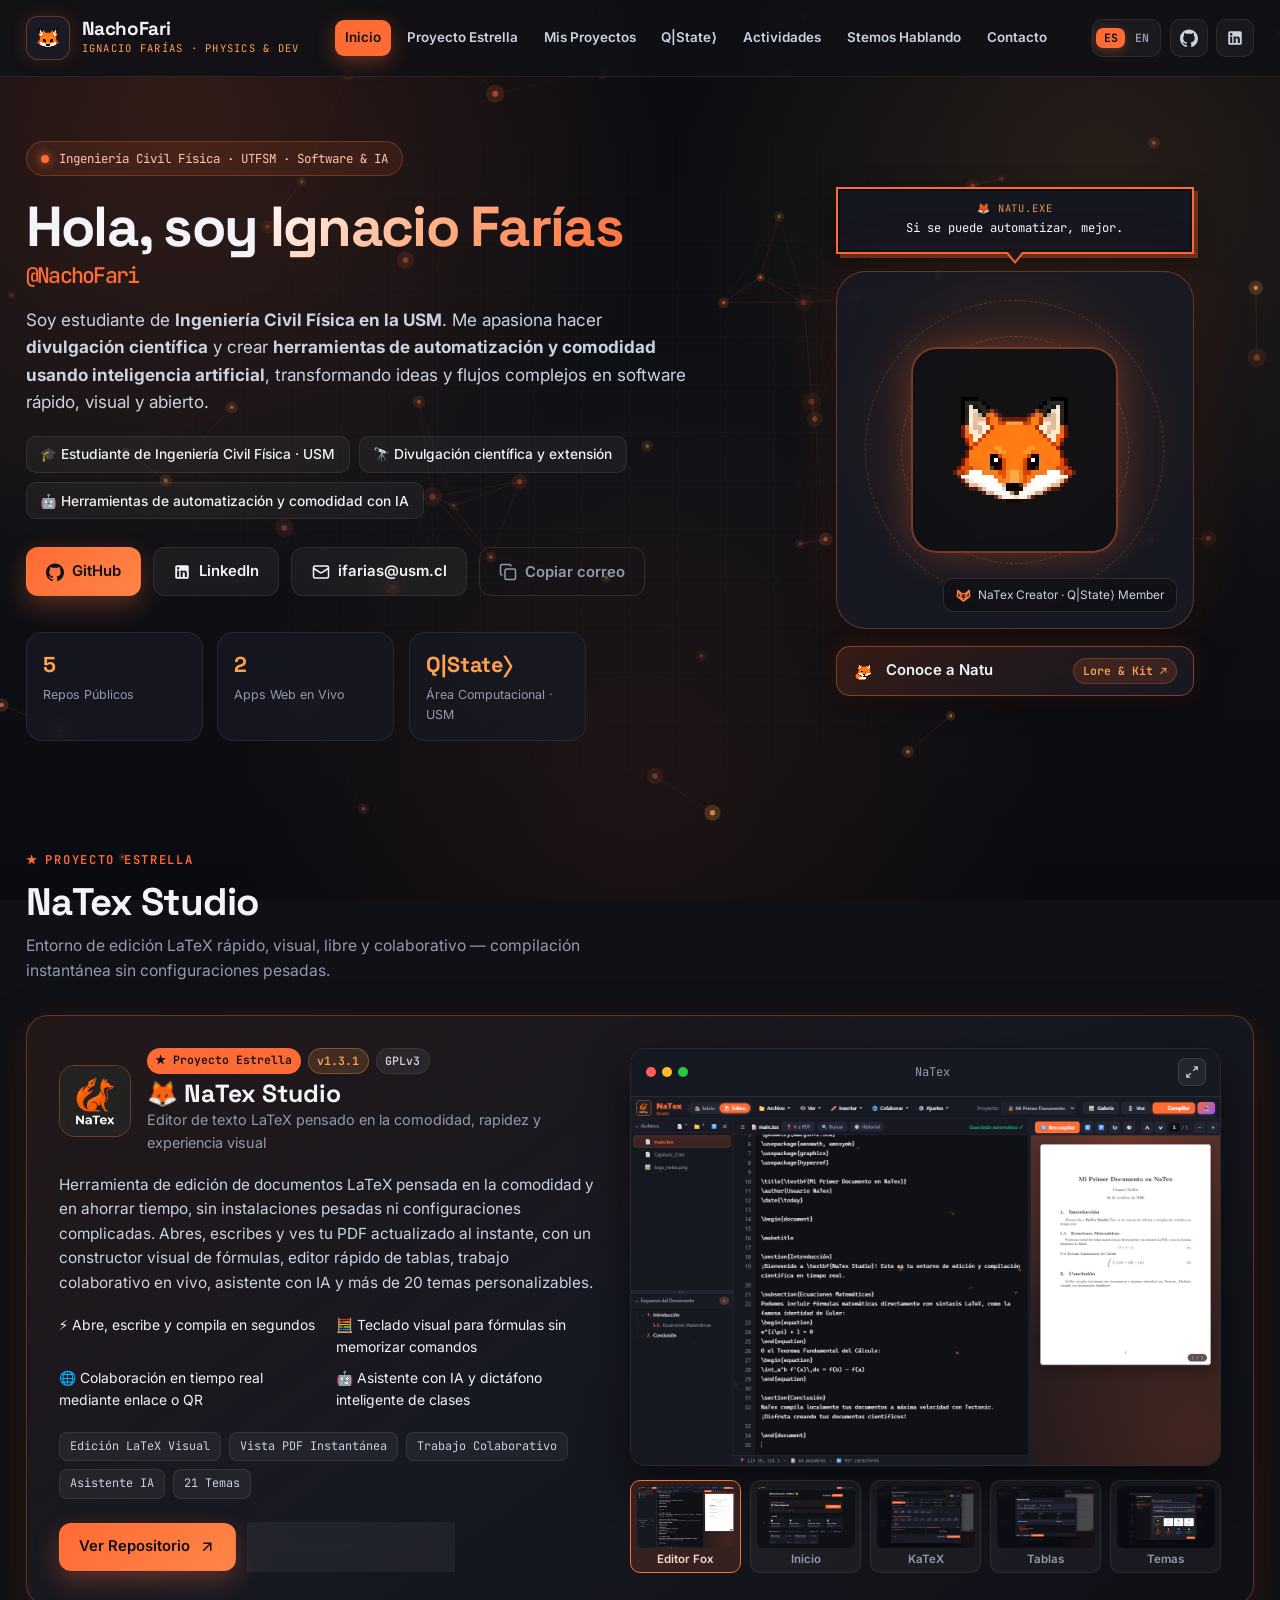
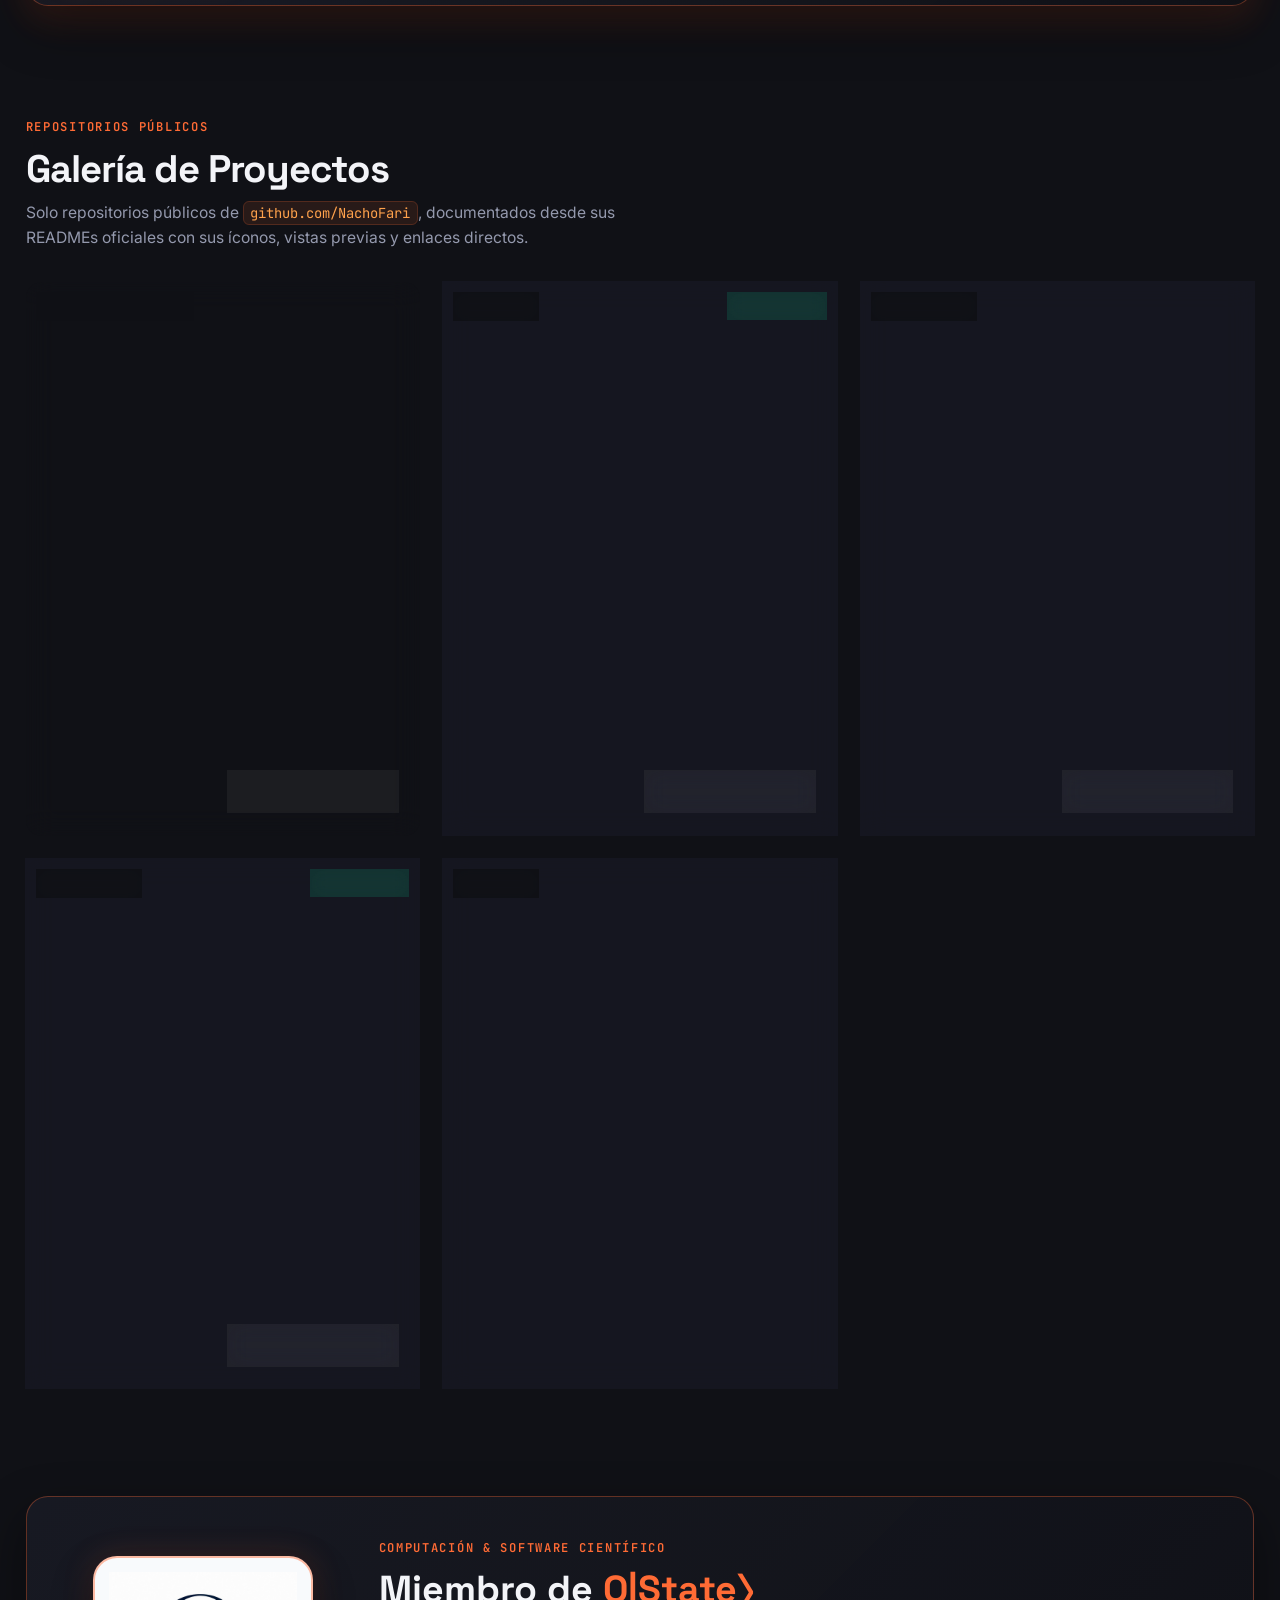
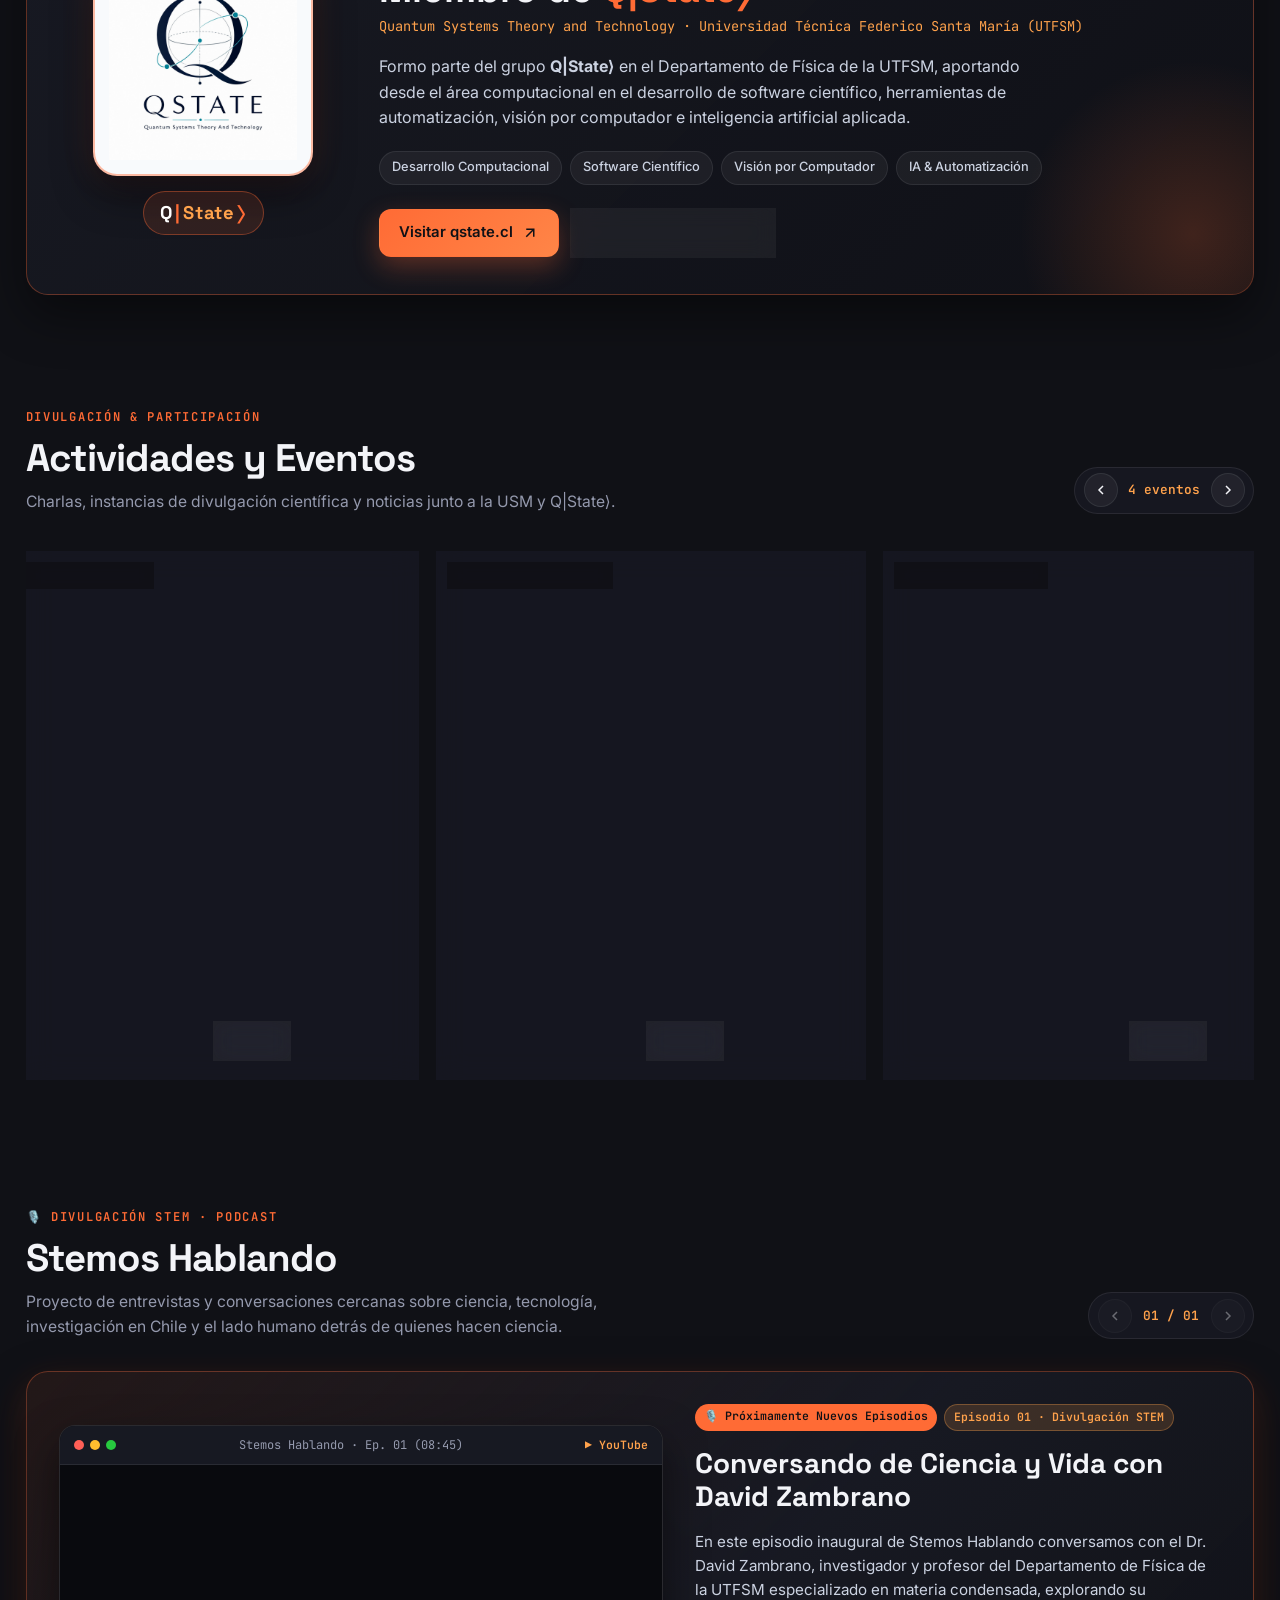
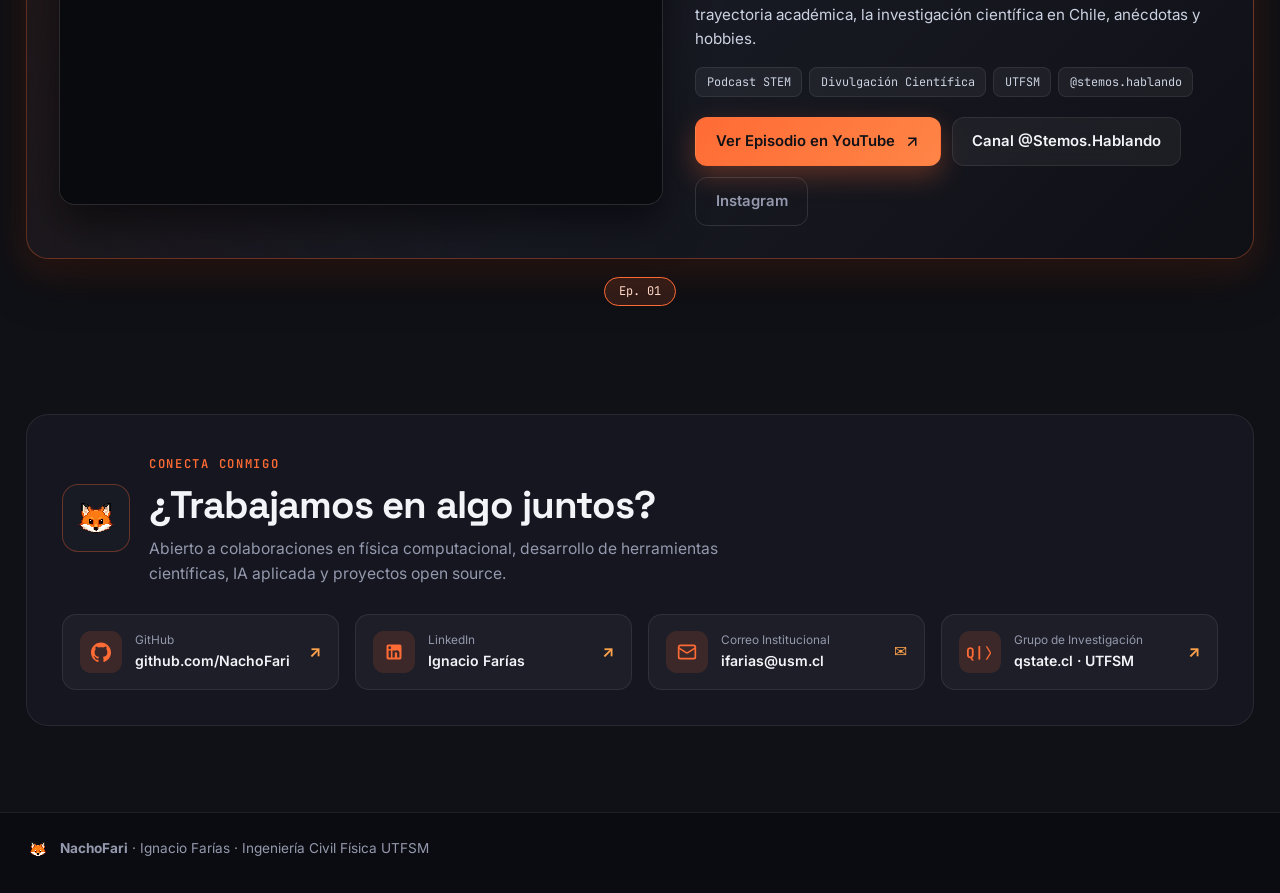
==== commit 8fd8955c: "fix: remove non-working navbar Contactar button" ====
--- a/index.html
+++ b/index.html
@@ -61,7 +61,6 @@
         <a href="https://www.linkedin.com/in/ignacio-farias-61a6b1273/" target="_blank" rel="noopener noreferrer" class="btn-icon" title="LinkedIn" aria-label="LinkedIn">
           <svg viewBox="0 0 24 24" fill="currentColor" aria-hidden="true"><path d="M19 3a2 2 0 0 1 2 2v14a2 2 0 0 1-2 2H5a2 2 0 0 1-2-2V5a2 2 0 0 1 2-2h14m-.5 15.5v-5.3a3.26 3.26 0 0 0-3.26-3.26c-.85 0-1.84.52-2.28 1.3v-1.11h-2.79v8.37h2.79v-4.93c0-.77.62-1.4 1.39-1.4a1.4 1.4 0 0 1 1.4 1.4v4.93h2.75M6.88 8.56a1.68 1.68 0 0 0 1.68-1.68c0-.93-.75-1.69-1.68-1.69a1.69 1.69 0 0 0-1.69 1.69c0 .93.76 1.68 1.69 1.68m1.39 9.94v-8.37H5.5v8.37h2.77z"/></svg>
         </a>
-        <a href="mailto:ifarias@usm.cl" class="btn-nav-cta" data-i18n="nav.cta">Contactar</a>
         <button class="mobile-menu-btn" id="mobileMenuBtn" aria-label="Abrir menú" data-i18n-aria="nav.openMenu" aria-expanded="false">
           <span></span><span></span><span></span>
         </button>
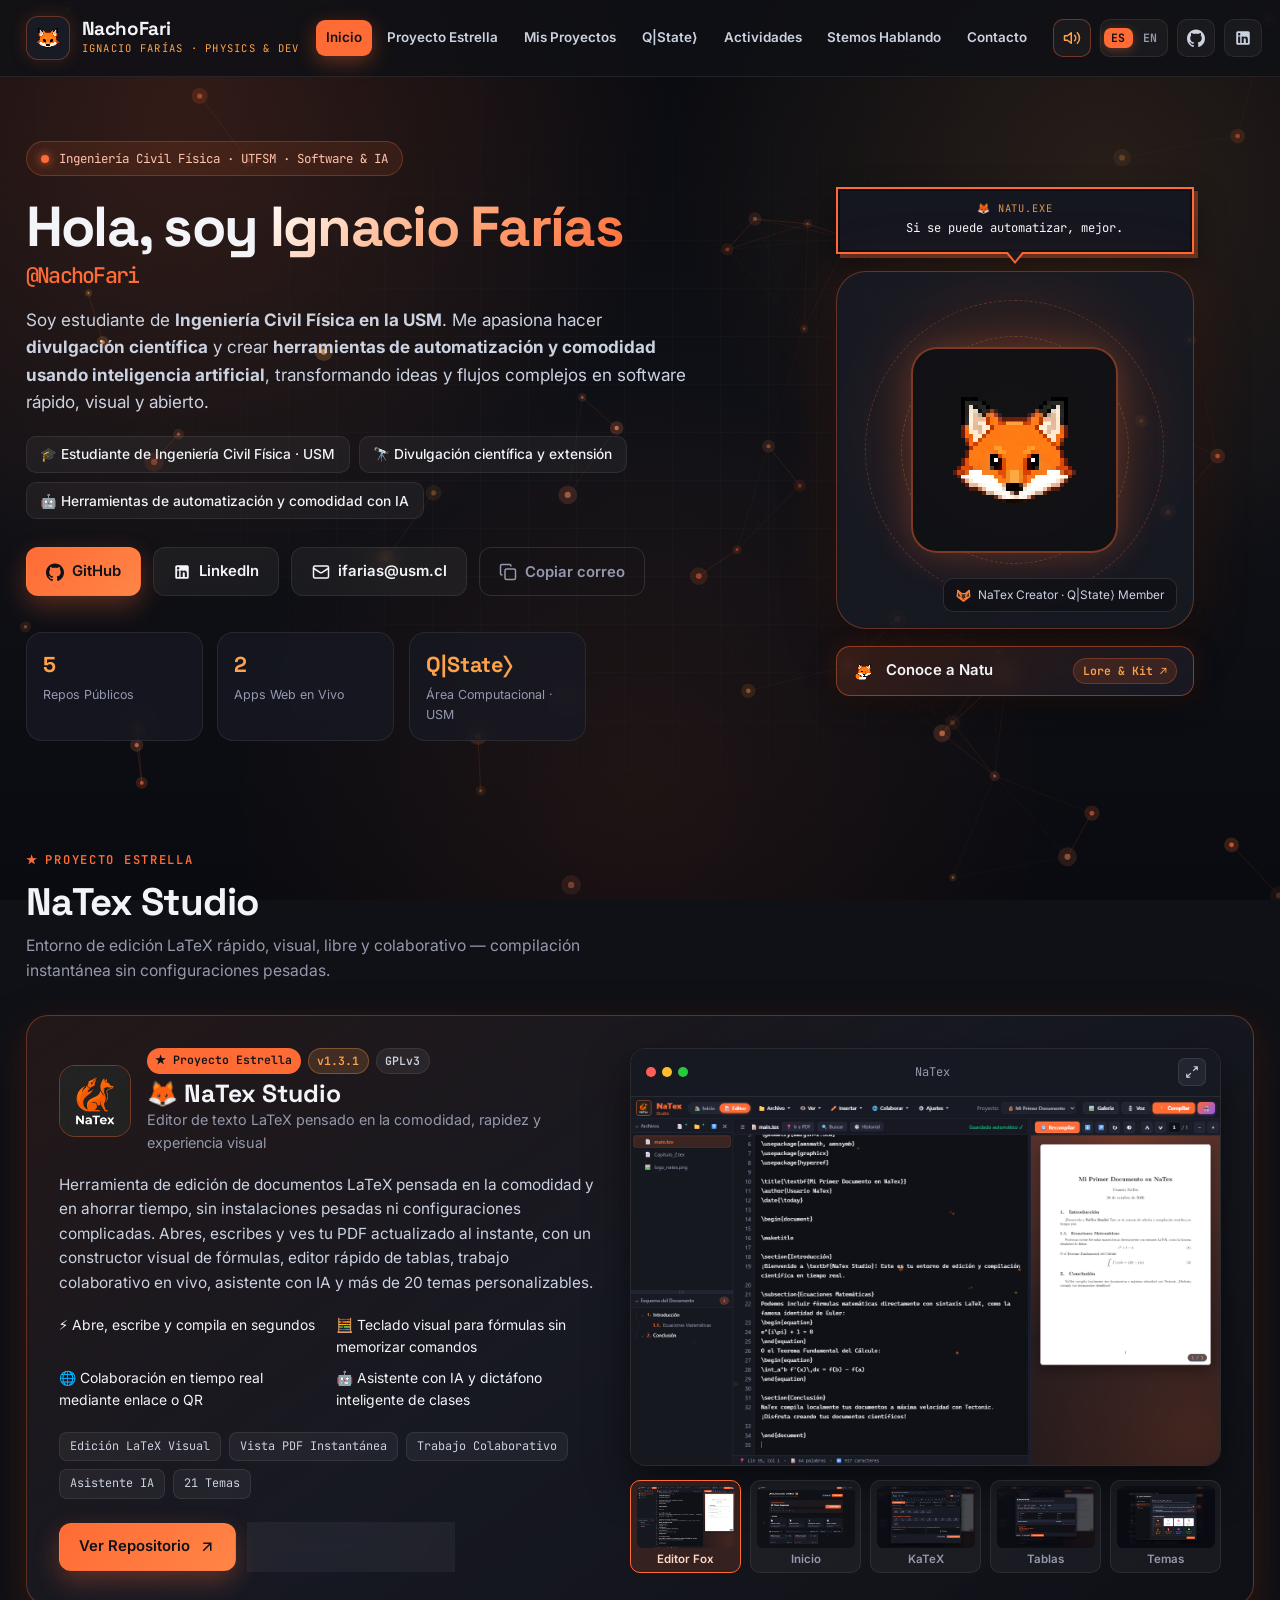
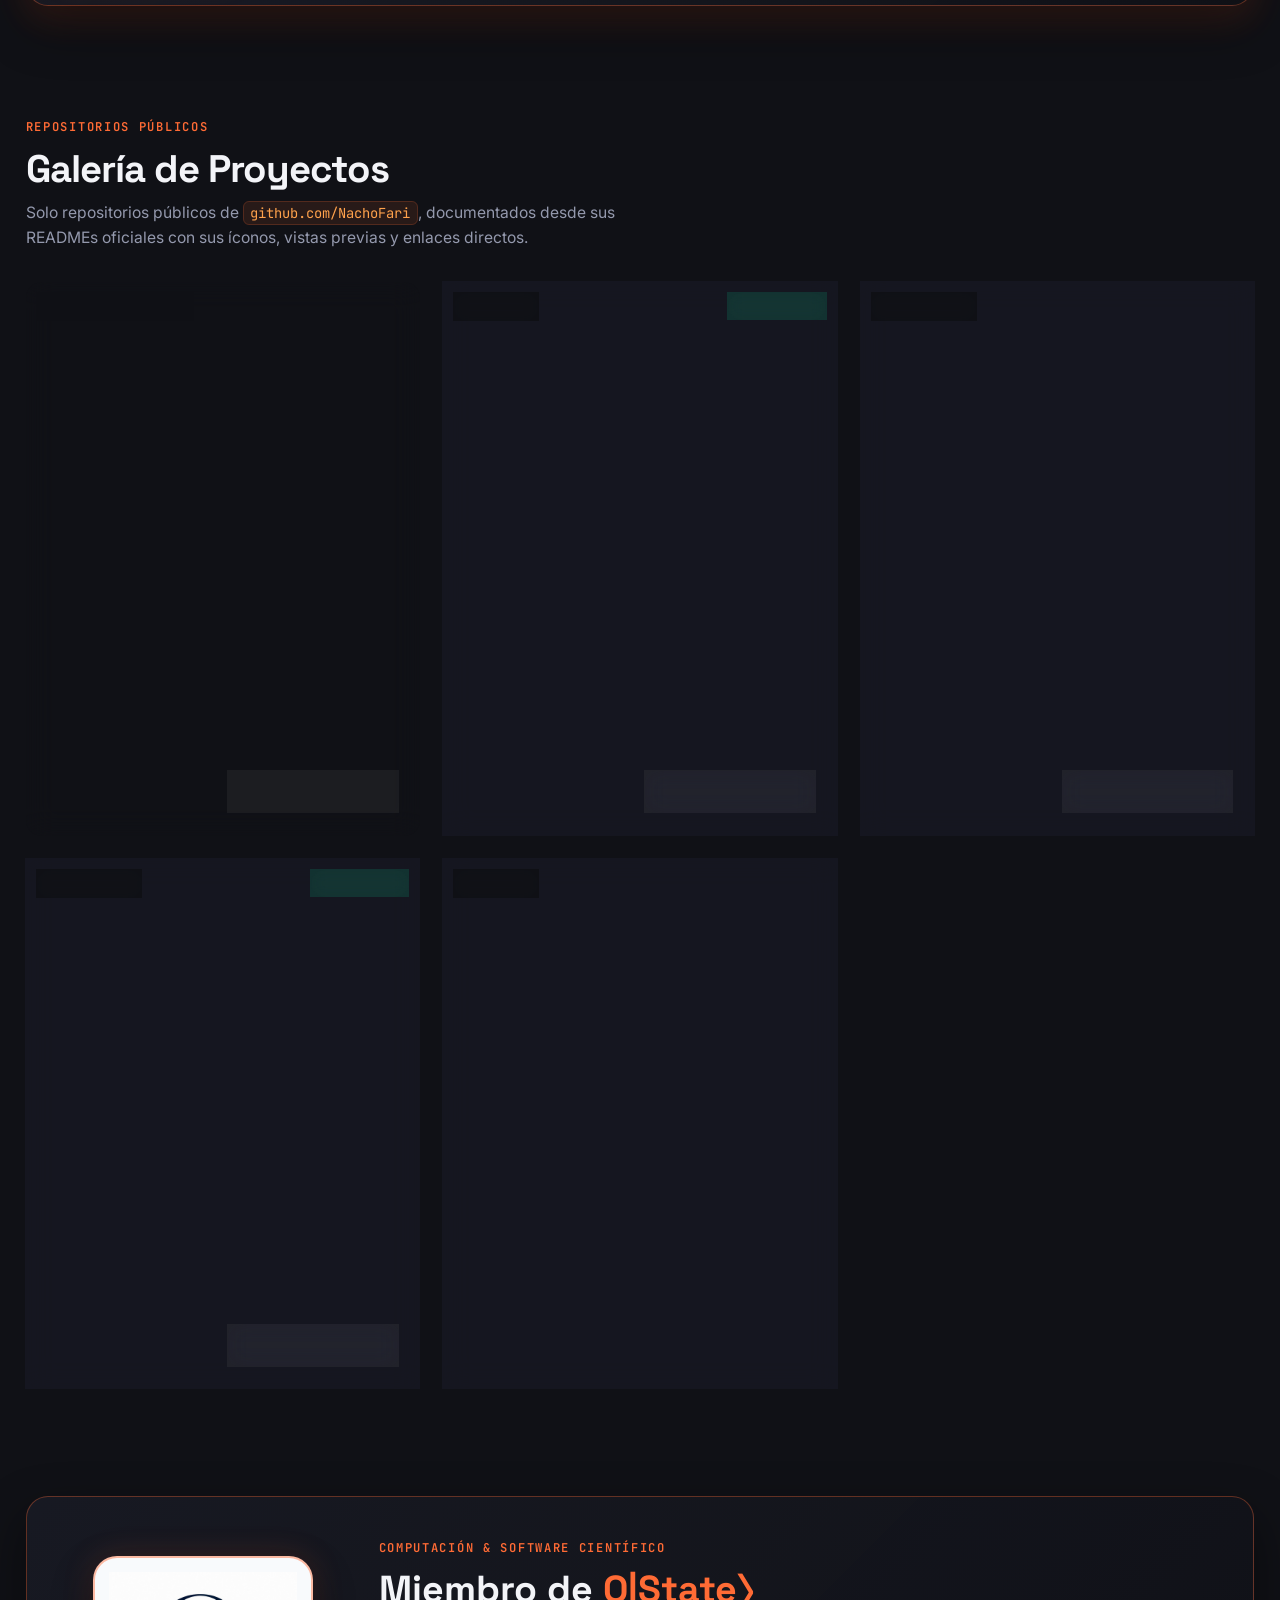
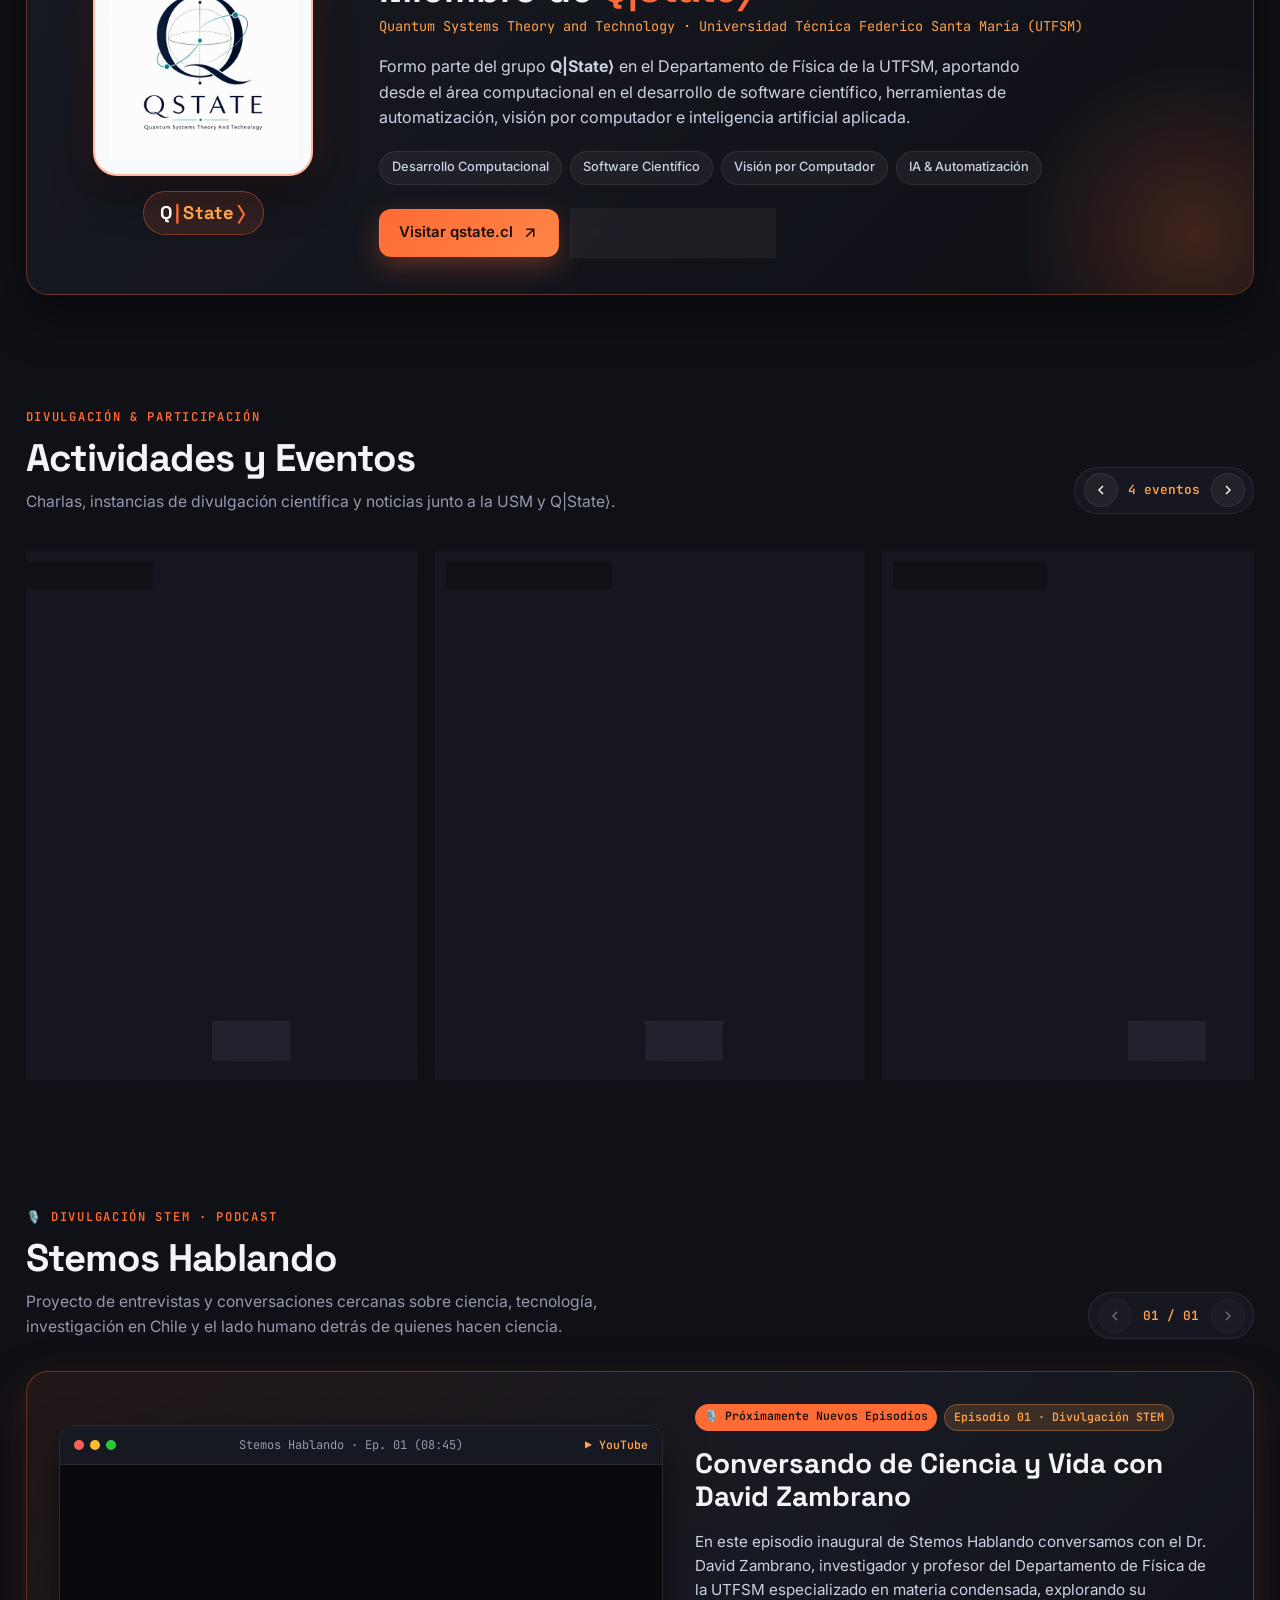
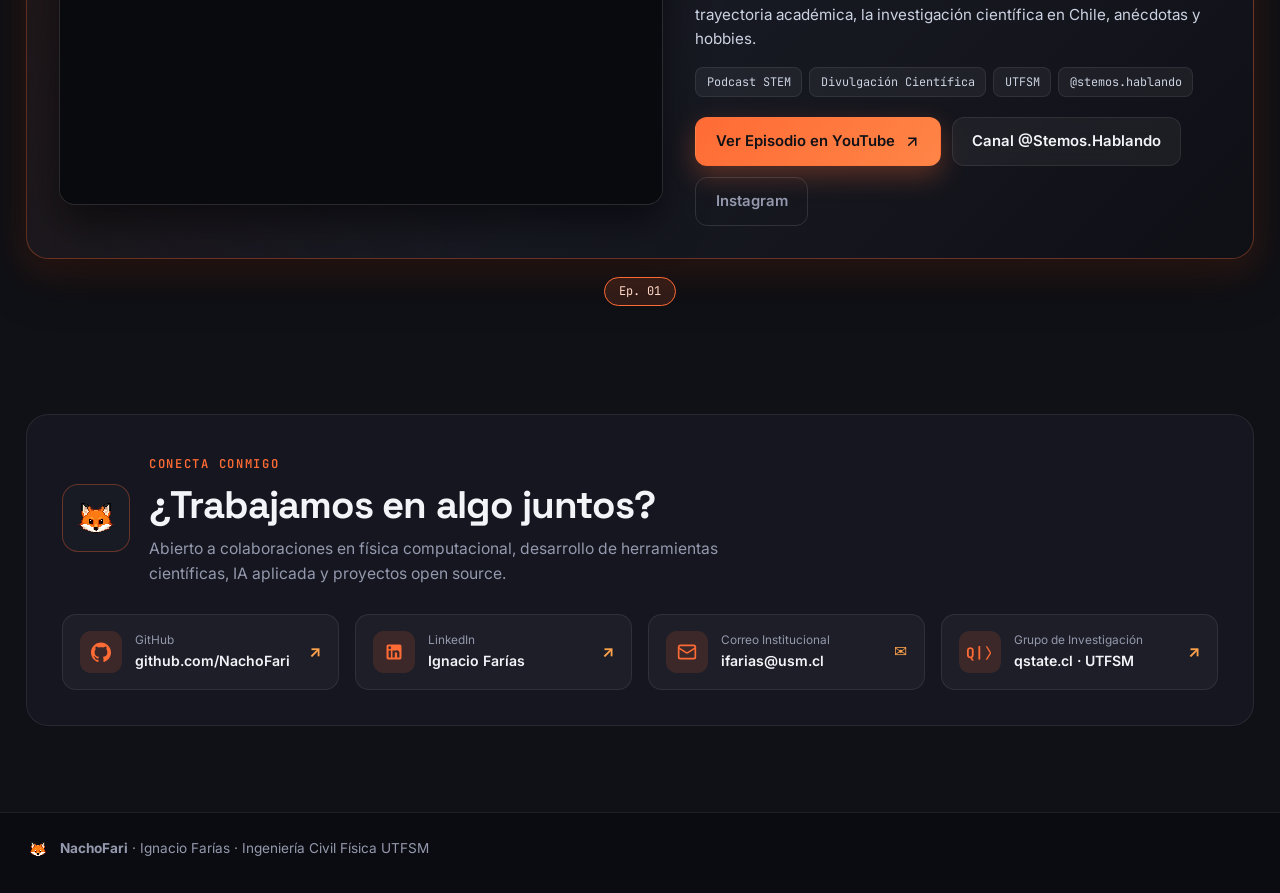
==== commit 0f043a47: "feat: add live @natu.phy Reels carousel, IG stats bar, and tactile UI sounds" ====
--- a/index.html
+++ b/index.html
@@ -19,7 +19,7 @@
   <link rel="preconnect" href="https://fonts.gstatic.com" crossorigin />
   <link href="https://fonts.googleapis.com/css2?family=Inter:wght@400;500;600;700&family=JetBrains+Mono:wght@400;500;600;700&family=Space+Grotesk:wght@500;600;700&display=swap" rel="stylesheet" />
 
-  <link rel="stylesheet" href="css/styles.css?v=20261115b" />
+  <link rel="stylesheet" href="css/styles.css?v=20261115c" />
 </head>
 <body>
   <!-- Fondo animado tecnológico (inspirado en qstate.cl + paleta Fox Naranjo) -->
@@ -51,6 +51,7 @@
       </nav>
 
       <div class="nav-actions">
+        <button type="button" class="btn-icon sound-toggle-btn" id="soundToggleBtn" title="Sonido de botones: Activado" aria-label="Alternar sonido de botones" aria-pressed="true"><svg class="sound-icon-on" viewBox="0 0 24 24" fill="none" stroke="currentColor" stroke-width="2" stroke-linecap="round" stroke-linejoin="round" aria-hidden="true"><polygon points="11 5 6 9 2 9 2 15 6 15 11 19 11 5"/><path d="M15.54 8.46a5 5 0 0 1 0 7.07"/><path d="M19.07 4.93a10 10 0 0 1 0 14.14"/></svg><svg class="sound-icon-off" viewBox="0 0 24 24" fill="none" stroke="currentColor" stroke-width="2" stroke-linecap="round" stroke-linejoin="round" aria-hidden="true"><polygon points="11 5 6 9 2 9 2 15 6 15 11 19 11 5"/><line x1="23" y1="9" x2="17" y2="15"/><line x1="17" y1="9" x2="23" y2="15"/></svg></button>
         <button type="button" class="lang-toggle-btn" id="langToggleBtn" aria-label="Cambiar idioma entre Español e Inglés" title="Switch to English">
           <span class="lang-opt is-active" data-lang-opt="es">ES</span>
           <span class="lang-opt" data-lang-opt="en">EN</span>
@@ -489,6 +490,7 @@
       </div>
       <div class="lightbox-body">
         <img src="" alt="" id="lightboxImg" />
+        <p class="lightbox-desc" id="lightboxDesc" hidden></p>
       </div>
     </div>
   </div>
@@ -502,8 +504,8 @@
   <!-- Toast de notificación -->
   <div class="toast" id="toast" role="status" aria-live="polite"></div>
 
-  <script src="js/background.js?v=20261115b"></script>
-  <script src="js/i18n.js?v=20261115b"></script>
-  <script src="js/projects.js?v=20261115b"></script>
+  <script src="js/background.js?v=20261115c"></script>
+  <script src="js/i18n.js?v=20261115c"></script>
+  <script src="js/projects.js?v=20261115c"></script>
 </body>
 </html>
--- a/css/styles.css
+++ b/css/styles.css
@@ -1871,12 +1871,227 @@
   max-height: 78vh;
   display: grid;
   place-items: center;
+  gap: 0.65rem;
+  overflow-y: auto;
 }
 
 .lightbox-body img {
-  max-height: 74vh;
+  max-height: 68vh;
   width: auto;
   border-radius: 10px;
+}
+
+.lightbox-desc {
+  max-width: 68ch;
+  color: var(--text-secondary);
+  font-size: 0.88rem;
+  line-height: 1.5;
+  text-align: center;
+  padding: 0.35rem 0.65rem 0.2rem;
+}
+
+/* ==========================================================================
+   Sonido táctil en barra + Carrusel Reels @natu.phy + HUD Estadísticas
+   ========================================================================== */
+
+.sound-toggle-btn {
+  color: var(--fox-amber);
+  border-color: rgba(255, 107, 53, 0.38);
+  transition: transform 0.16s ease, background 0.2s ease, border-color 0.2s ease, color 0.2s ease;
+}
+
+.sound-toggle-btn .sound-icon-off {
+  display: none;
+}
+
+.sound-toggle-btn.is-muted {
+  color: var(--text-muted);
+  border-color: var(--border-subtle);
+}
+
+.sound-toggle-btn.is-muted .sound-icon-on {
+  display: none;
+}
+
+.sound-toggle-btn.is-muted .sound-icon-off {
+  display: block;
+}
+
+.reel-card .activity-media {
+  aspect-ratio: 4 / 3;
+  padding: 12px;
+  background: radial-gradient(circle at 50% 45%, rgba(255, 107, 53, 0.16), #0b0c12 78%);
+}
+
+.reel-card .activity-media img {
+  object-fit: contain;
+  border-radius: 10px;
+}
+
+.reel-format-pill {
+  position: absolute;
+  top: 10px;
+  right: 10px;
+  padding: 0.18rem 0.52rem;
+  border-radius: 999px;
+  font-family: var(--font-mono);
+  font-size: 0.64rem;
+  font-weight: 600;
+  background: rgba(16, 17, 22, 0.85);
+  border: 1px solid rgba(56, 189, 248, 0.45);
+  color: #bae6fd;
+  backdrop-filter: blur(8px);
+}
+
+.ig-telemetry-bar {
+  display: flex;
+  flex-wrap: wrap;
+  align-items: center;
+  justify-content: space-between;
+  gap: 1rem;
+  margin-bottom: 1.35rem;
+  padding: 0.9rem 1.15rem;
+  border-radius: 16px;
+  background: linear-gradient(135deg, rgba(255, 107, 53, 0.08), rgba(20, 22, 31, 0.88));
+  border: 1px solid rgba(255, 107, 53, 0.28);
+  backdrop-filter: blur(10px);
+}
+
+.ig-profile-chip {
+  display: flex;
+  align-items: center;
+  gap: 0.85rem;
+  text-decoration: none;
+  color: inherit;
+  min-width: 0;
+  transition: transform 0.18s ease;
+}
+
+.ig-profile-chip:hover {
+  transform: translateY(-1px);
+}
+
+.ig-profile-avatar {
+  width: 48px;
+  height: 48px;
+  border-radius: 12px;
+  object-fit: cover;
+  border: 1px solid rgba(255, 107, 53, 0.48);
+  background: #101116;
+  flex-shrink: 0;
+}
+
+.ig-profile-text {
+  display: flex;
+  flex-direction: column;
+  gap: 0.2rem;
+  min-width: 0;
+}
+
+.ig-profile-top {
+  display: flex;
+  align-items: center;
+  gap: 0.5rem;
+  flex-wrap: wrap;
+}
+
+.ig-handle {
+  font-family: var(--font-display);
+  font-size: 1rem;
+  font-weight: 700;
+  color: var(--text-main);
+}
+
+.ig-live-pill {
+  padding: 0.15rem 0.55rem;
+  border-radius: 999px;
+  font-family: var(--font-mono);
+  font-size: 0.68rem;
+  font-weight: 600;
+  letter-spacing: 0.04em;
+  color: #6ee7b7;
+  background: rgba(16, 185, 129, 0.14);
+  border: 1px solid rgba(16, 185, 129, 0.35);
+}
+
+.ig-live-pill.is-local {
+  color: var(--text-secondary);
+  background: rgba(255, 255, 255, 0.06);
+  border-color: var(--border-subtle);
+}
+
+.ig-bio-line {
+  font-size: 0.83rem;
+  color: var(--text-secondary);
+  white-space: nowrap;
+  overflow: hidden;
+  text-overflow: ellipsis;
+  max-width: 44ch;
+}
+
+.ig-stats-pills {
+  display: flex;
+  flex-wrap: wrap;
+  gap: 0.6rem;
+}
+
+.ig-stat-pill {
+  min-width: 92px;
+  padding: 0.5rem 0.85rem;
+  border-radius: 12px;
+  background: rgba(16, 17, 22, 0.72);
+  border: 1px solid var(--border-subtle);
+  text-align: center;
+  transition: border-color 0.2s ease, transform 0.2s ease;
+}
+
+.ig-stat-pill:hover {
+  border-color: var(--border-fox);
+  transform: translateY(-1px);
+}
+
+.ig-stat-value {
+  display: block;
+  font-family: var(--font-mono);
+  font-size: 1.15rem;
+  font-weight: 700;
+  font-variant-numeric: tabular-nums;
+  line-height: 1.15;
+  color: var(--text-main);
+}
+
+.ig-stat-pill--accent .ig-stat-value {
+  color: var(--fox-orange);
+}
+
+.ig-stat-pill--amber .ig-stat-value {
+  color: var(--fox-amber);
+}
+
+.ig-stat-label {
+  display: block;
+  margin-top: 0.15rem;
+  font-family: var(--font-mono);
+  font-size: 0.68rem;
+  text-transform: uppercase;
+  letter-spacing: 0.06em;
+  color: var(--text-muted);
+}
+
+@media (max-width: 720px) {
+  .ig-telemetry-bar {
+    flex-direction: column;
+    align-items: stretch;
+  }
+
+  .ig-bio-line {
+    white-space: normal;
+  }
+
+  .ig-stats-pills {
+    display: grid;
+    grid-template-columns: repeat(2, minmax(0, 1fr));
+  }
 }
 
 .toast {
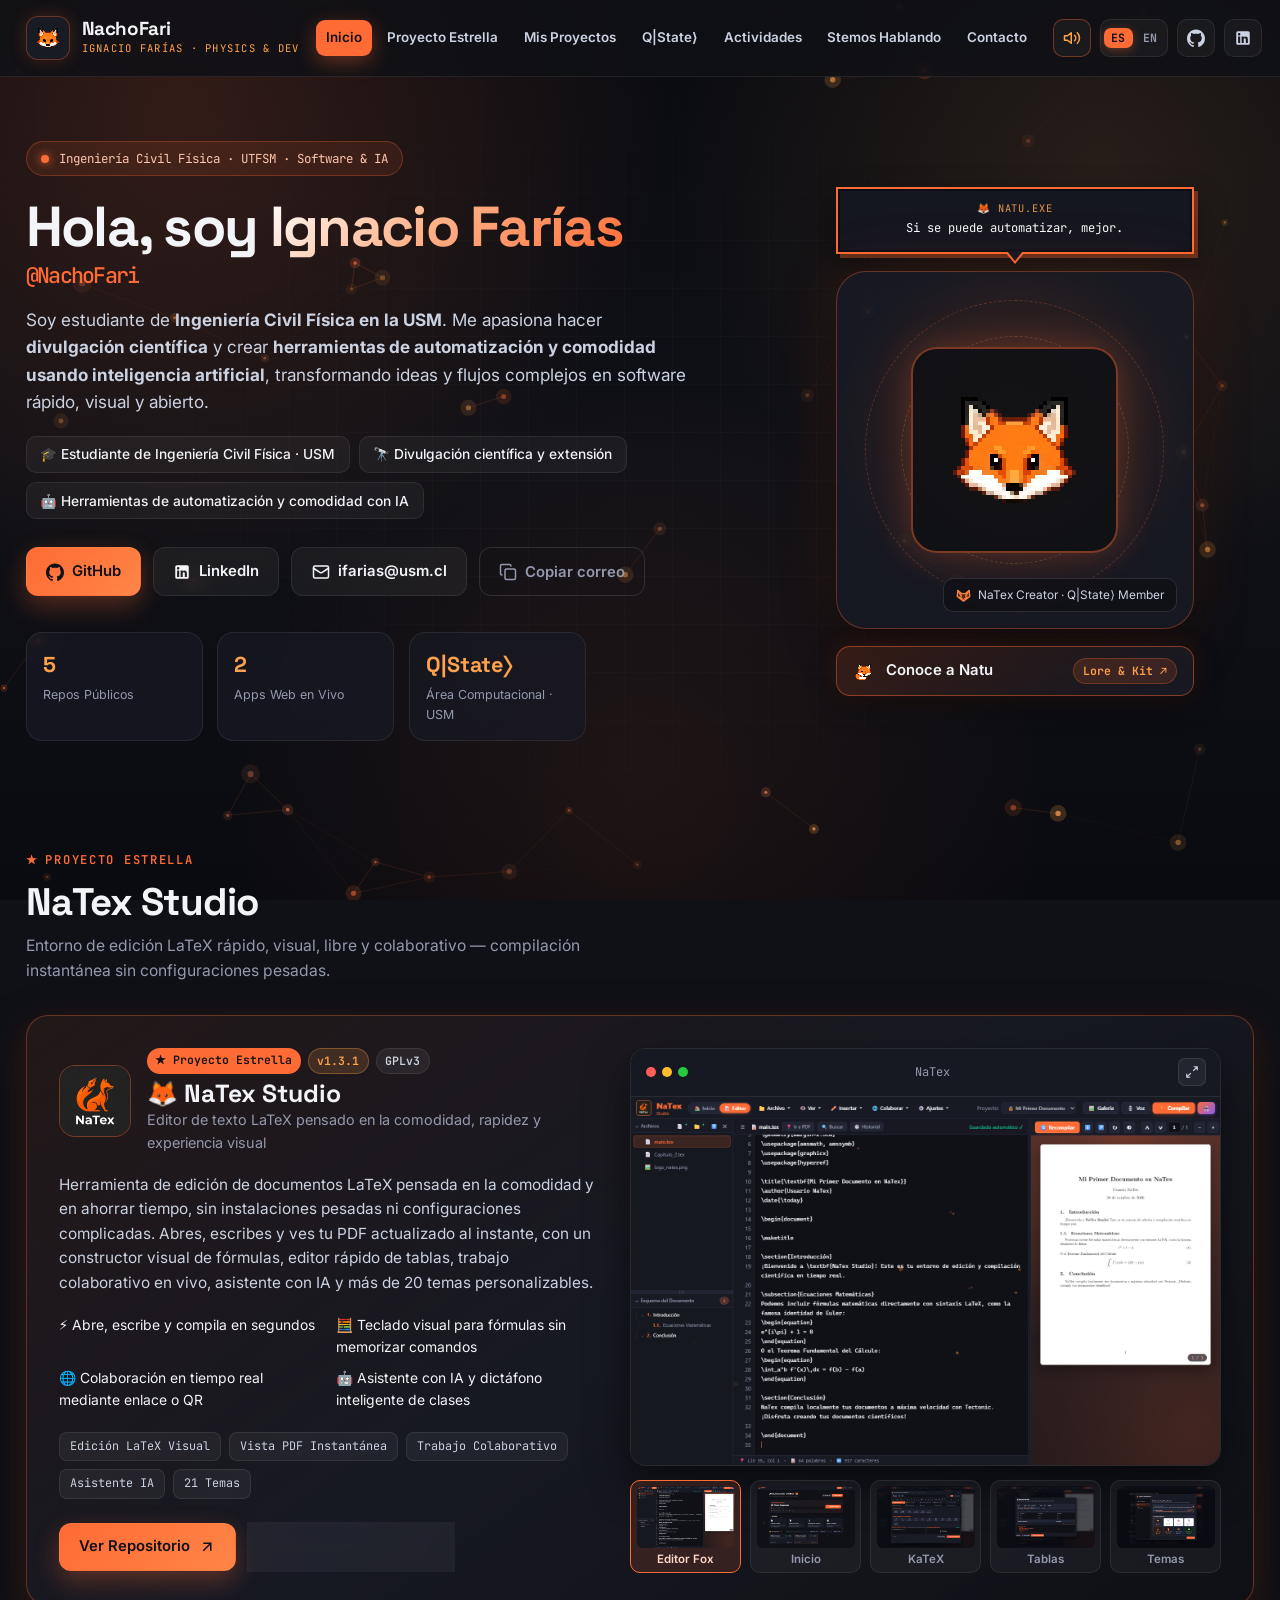
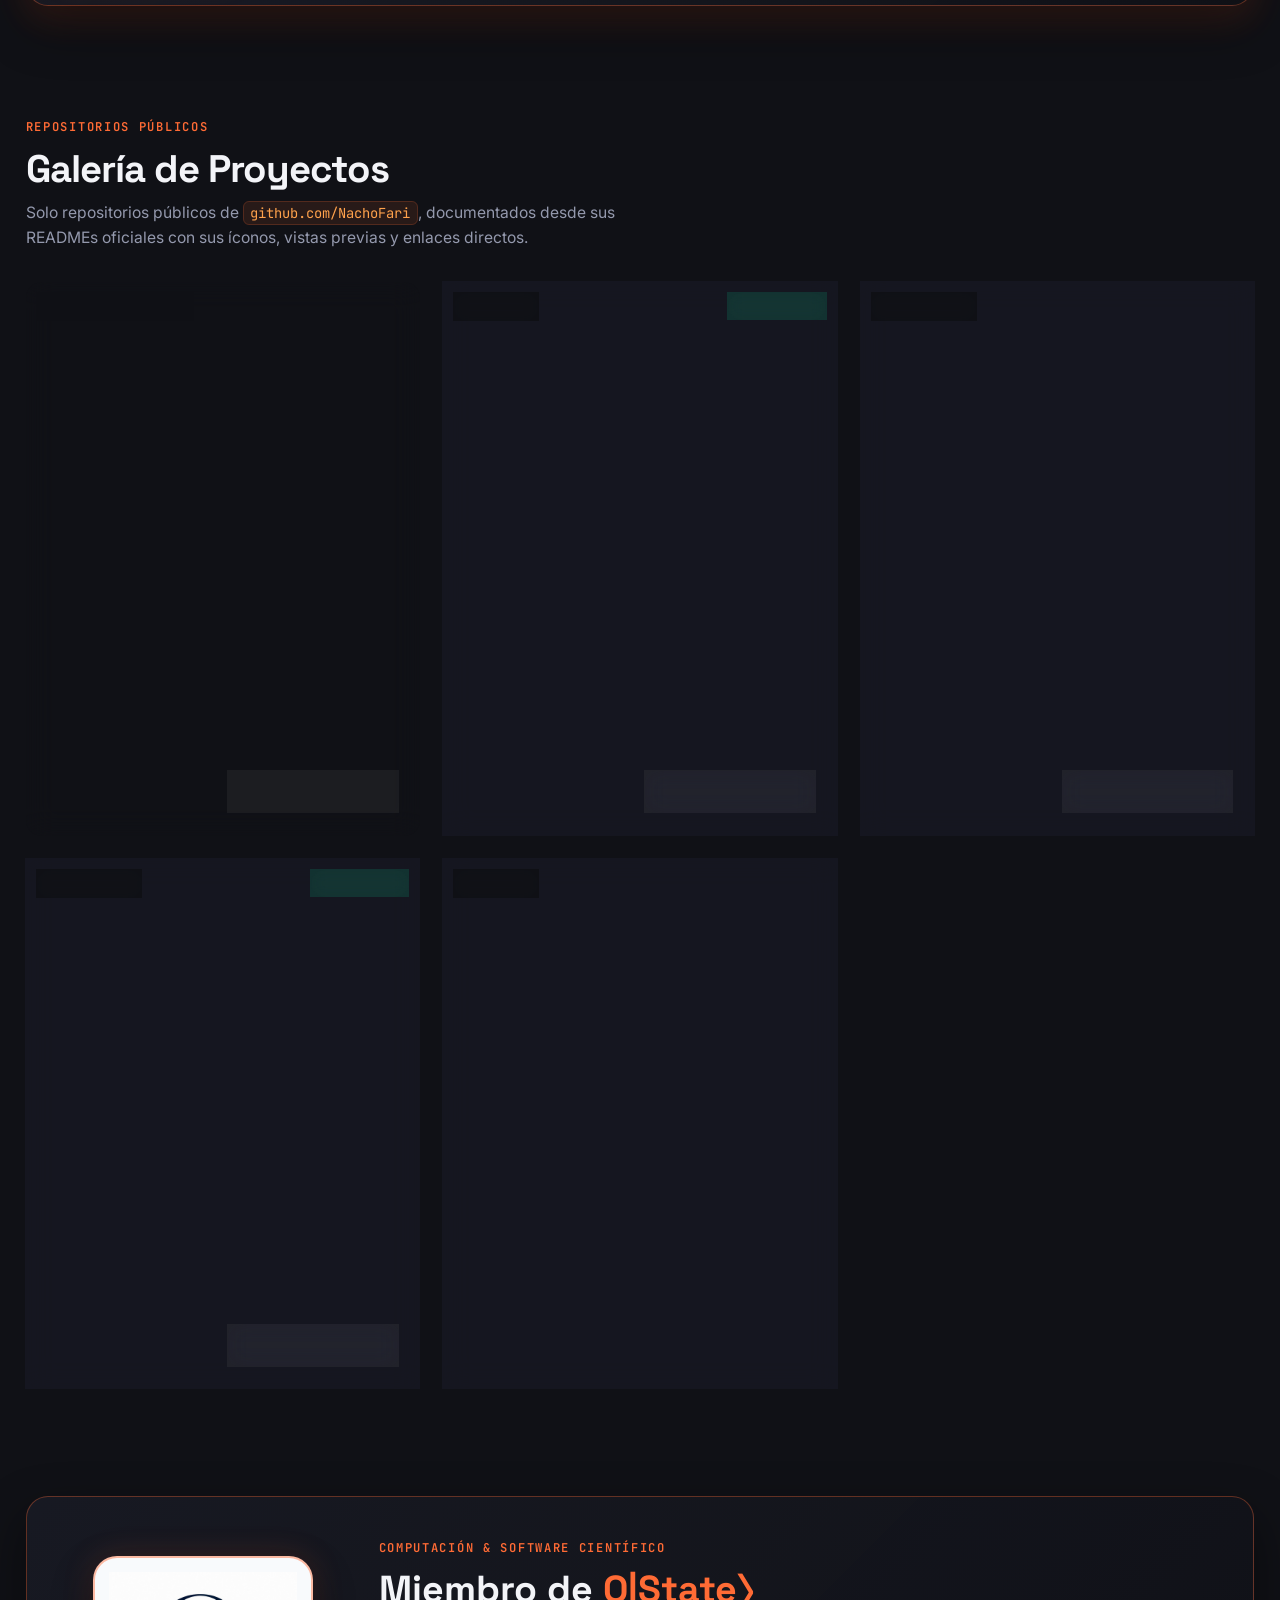
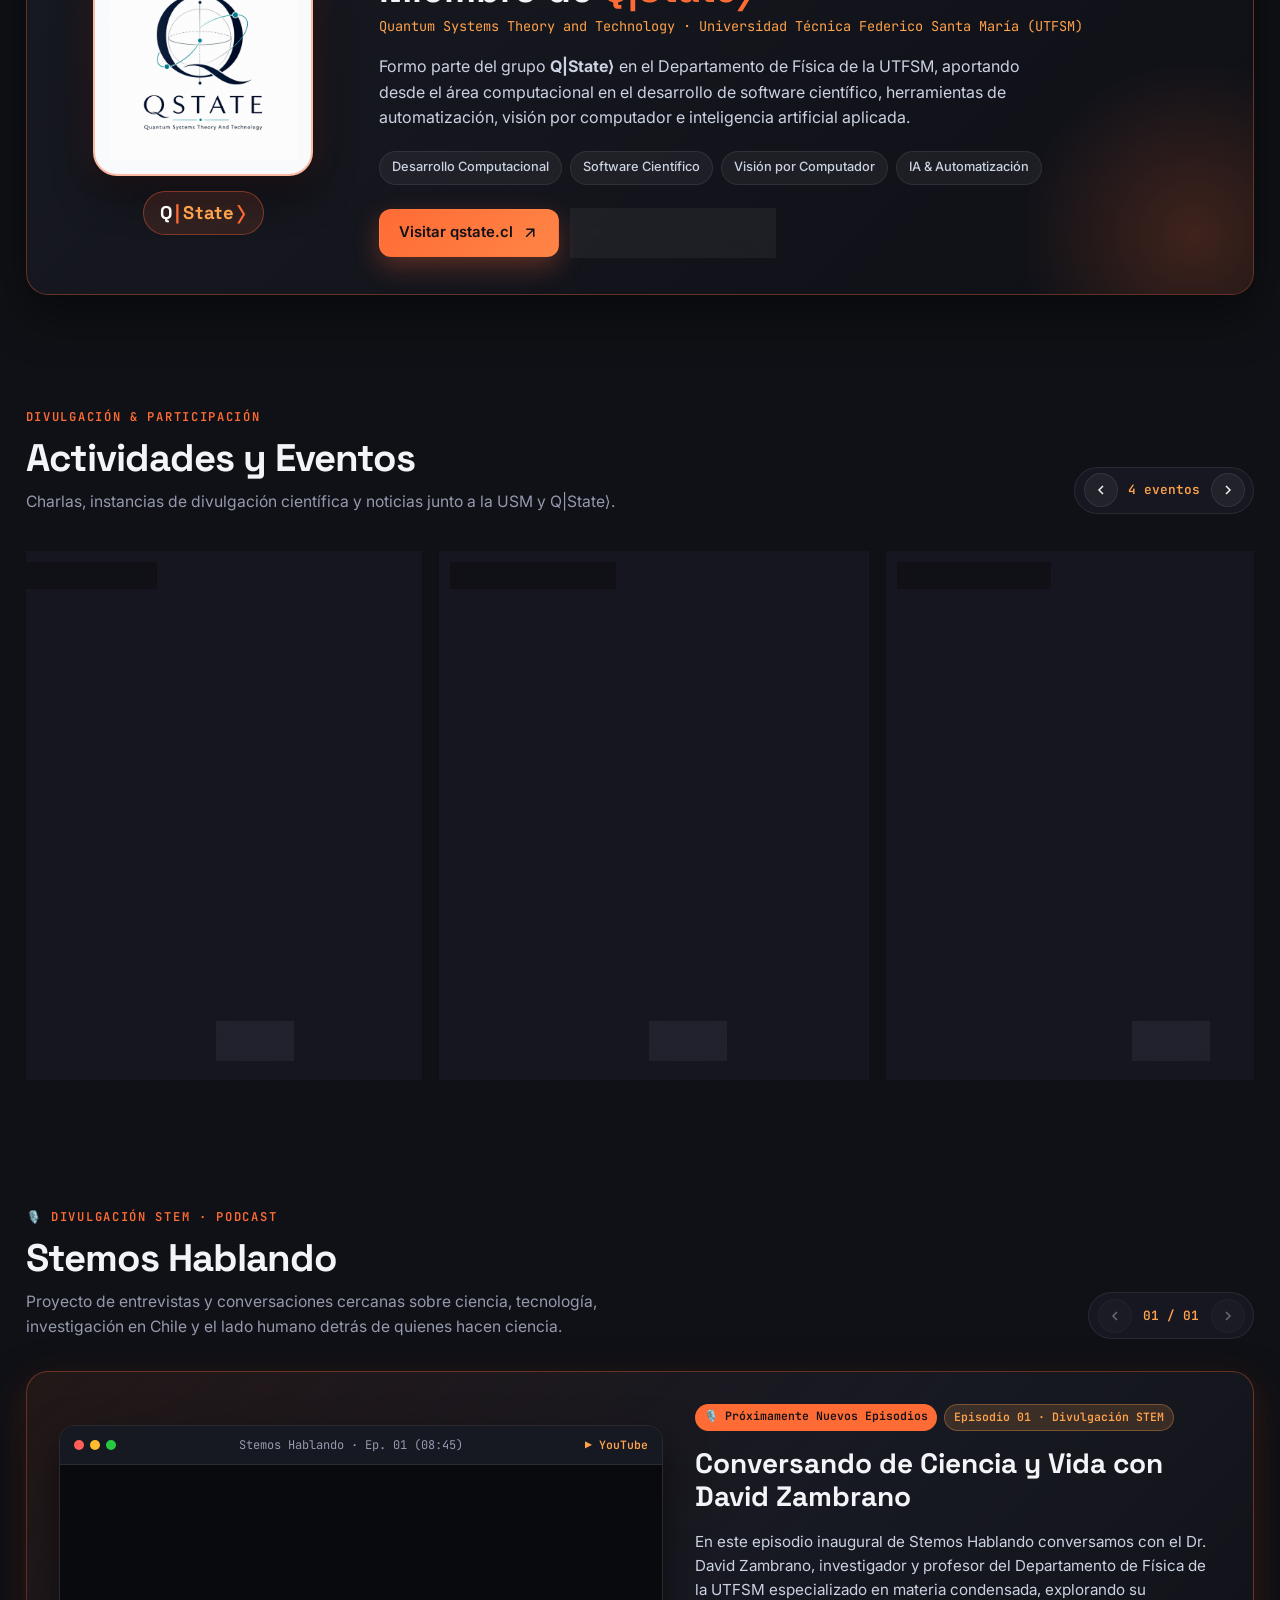
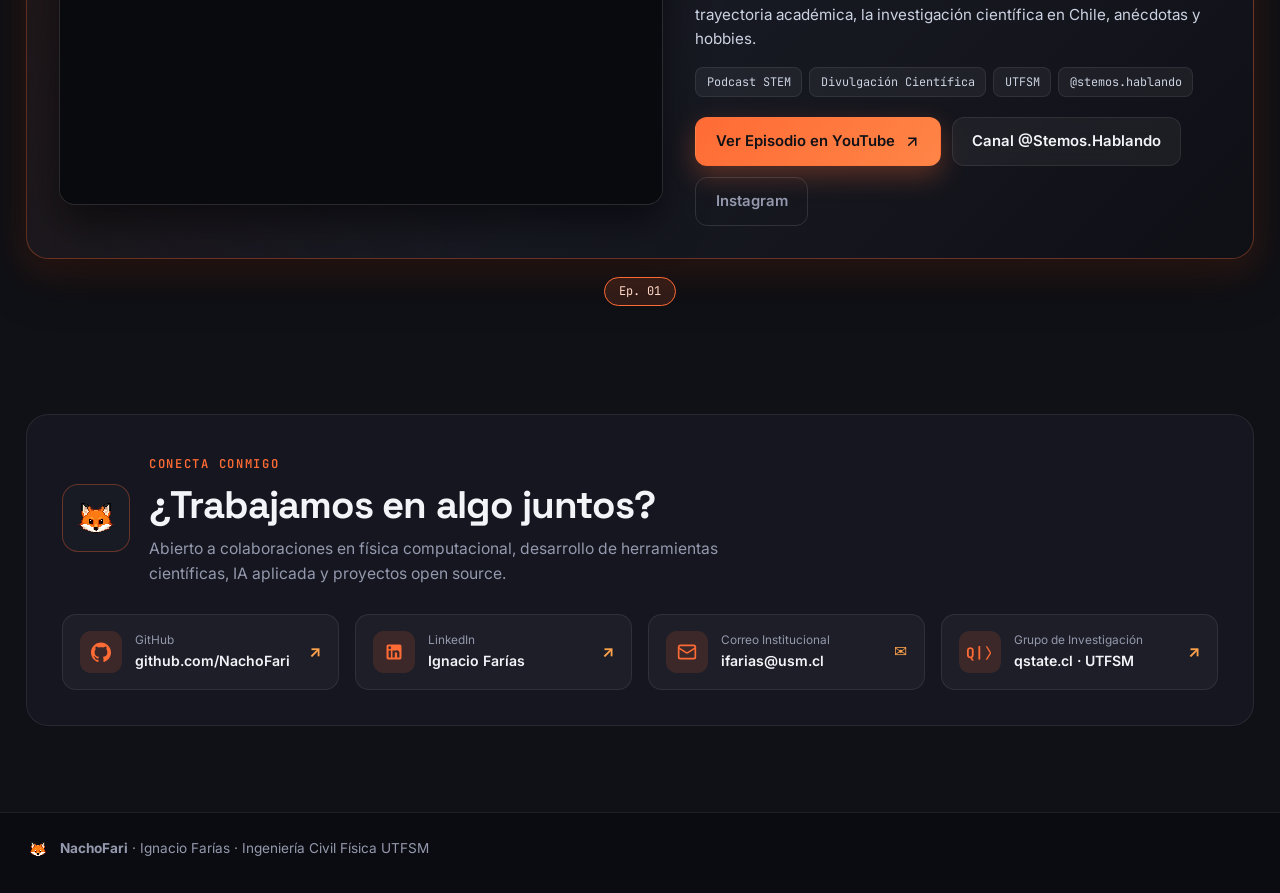
==== commit a2d9589c: "feat(natu): fix @Nacho__Fari handles and expand printable stickers to 3 slices (54 designs + @Natu.P" ====
--- a/index.html
+++ b/index.html
@@ -19,7 +19,7 @@
   <link rel="preconnect" href="https://fonts.gstatic.com" crossorigin />
   <link href="https://fonts.googleapis.com/css2?family=Inter:wght@400;500;600;700&family=JetBrains+Mono:wght@400;500;600;700&family=Space+Grotesk:wght@500;600;700&display=swap" rel="stylesheet" />
 
-  <link rel="stylesheet" href="css/styles.css?v=20261115c" />
+  <link rel="stylesheet" href="css/styles.css?v=20261115d" />
 </head>
 <body>
   <!-- Fondo animado tecnológico (inspirado en qstate.cl + paleta Fox Naranjo) -->
@@ -504,8 +504,8 @@
   <!-- Toast de notificación -->
   <div class="toast" id="toast" role="status" aria-live="polite"></div>
 
-  <script src="js/background.js?v=20261115c"></script>
-  <script src="js/i18n.js?v=20261115c"></script>
-  <script src="js/projects.js?v=20261115c"></script>
+  <script src="js/background.js?v=20261115d"></script>
+  <script src="js/i18n.js?v=20261115d"></script>
+  <script src="js/projects.js?v=20261115d"></script>
 </body>
 </html>
--- a/css/styles.css
+++ b/css/styles.css
@@ -2932,6 +2932,116 @@
   color: #101116;
 }
 
+.slice-switcher {
+  display: flex;
+  flex-wrap: wrap;
+  gap: 0.55rem;
+  margin-bottom: 1.35rem;
+}
+
+.slice-filter-btn {
+  display: inline-flex;
+  align-items: center;
+  gap: 0.45rem;
+  padding: 0.52rem 0.92rem;
+  border-radius: 999px;
+  border: 1px solid var(--border-subtle);
+  background: rgba(255, 255, 255, 0.035);
+  color: var(--text-secondary);
+  font-family: var(--font-sans);
+  font-size: 0.82rem;
+  font-weight: 600;
+  cursor: pointer;
+  transition: all 0.2s ease;
+}
+
+.slice-filter-btn:hover {
+  border-color: var(--border-fox);
+  color: var(--text-primary);
+  background: rgba(255, 107, 53, 0.08);
+}
+
+.slice-filter-btn.active {
+  background: rgba(255, 107, 53, 0.16);
+  border-color: var(--fox-orange);
+  color: var(--text-primary);
+  box-shadow: 0 4px 16px rgba(255, 107, 53, 0.18);
+}
+
+.slice-filter-btn .dl-count-pill {
+  padding: 0.1rem 0.44rem;
+  border-radius: 999px;
+  background: rgba(255, 255, 255, 0.08);
+  font-family: var(--font-mono);
+  font-size: 0.72rem;
+}
+
+.slice-filter-btn.active .dl-count-pill {
+  background: var(--fox-orange);
+  color: #101116;
+}
+
+.sticker-slice-block + .sticker-slice-block {
+  margin-top: 1.75rem;
+  padding-top: 1.45rem;
+  border-top: 1px dashed rgba(148, 163, 184, 0.22);
+}
+
+.sticker-slice-head {
+  display: flex;
+  flex-wrap: wrap;
+  align-items: center;
+  justify-content: space-between;
+  gap: 0.65rem;
+  margin-bottom: 0.95rem;
+}
+
+.sticker-slice-title-wrap {
+  display: flex;
+  align-items: center;
+  gap: 0.65rem;
+  flex-wrap: wrap;
+}
+
+.sticker-slice-badge {
+  display: inline-flex;
+  align-items: center;
+  padding: 0.25rem 0.68rem;
+  border-radius: 999px;
+  background: rgba(255, 107, 53, 0.16);
+  border: 1px solid rgba(255, 107, 53, 0.45);
+  color: var(--fox-amber);
+  font-family: var(--font-mono);
+  font-size: 0.72rem;
+  font-weight: 700;
+  letter-spacing: 0.03em;
+}
+
+.sticker-slice-badge--cyan {
+  background: rgba(56, 189, 248, 0.14);
+  border-color: rgba(56, 189, 248, 0.4);
+  color: #7dd3fc;
+}
+
+.sticker-slice-badge--purple {
+  background: rgba(168, 85, 247, 0.15);
+  border-color: rgba(168, 85, 247, 0.42);
+  color: #d8b4fe;
+}
+
+.sticker-slice-title {
+  margin: 0;
+  font-size: 1.02rem;
+  font-weight: 700;
+  color: var(--text-primary);
+}
+
+.sticker-slice-meta {
+  font-family: var(--font-mono);
+  font-size: 0.74rem;
+  color: var(--text-muted);
+}
+
 
 /* ==========================================================================
    Selector de Idioma (ES / EN) en Navbar y Drawer Móvil
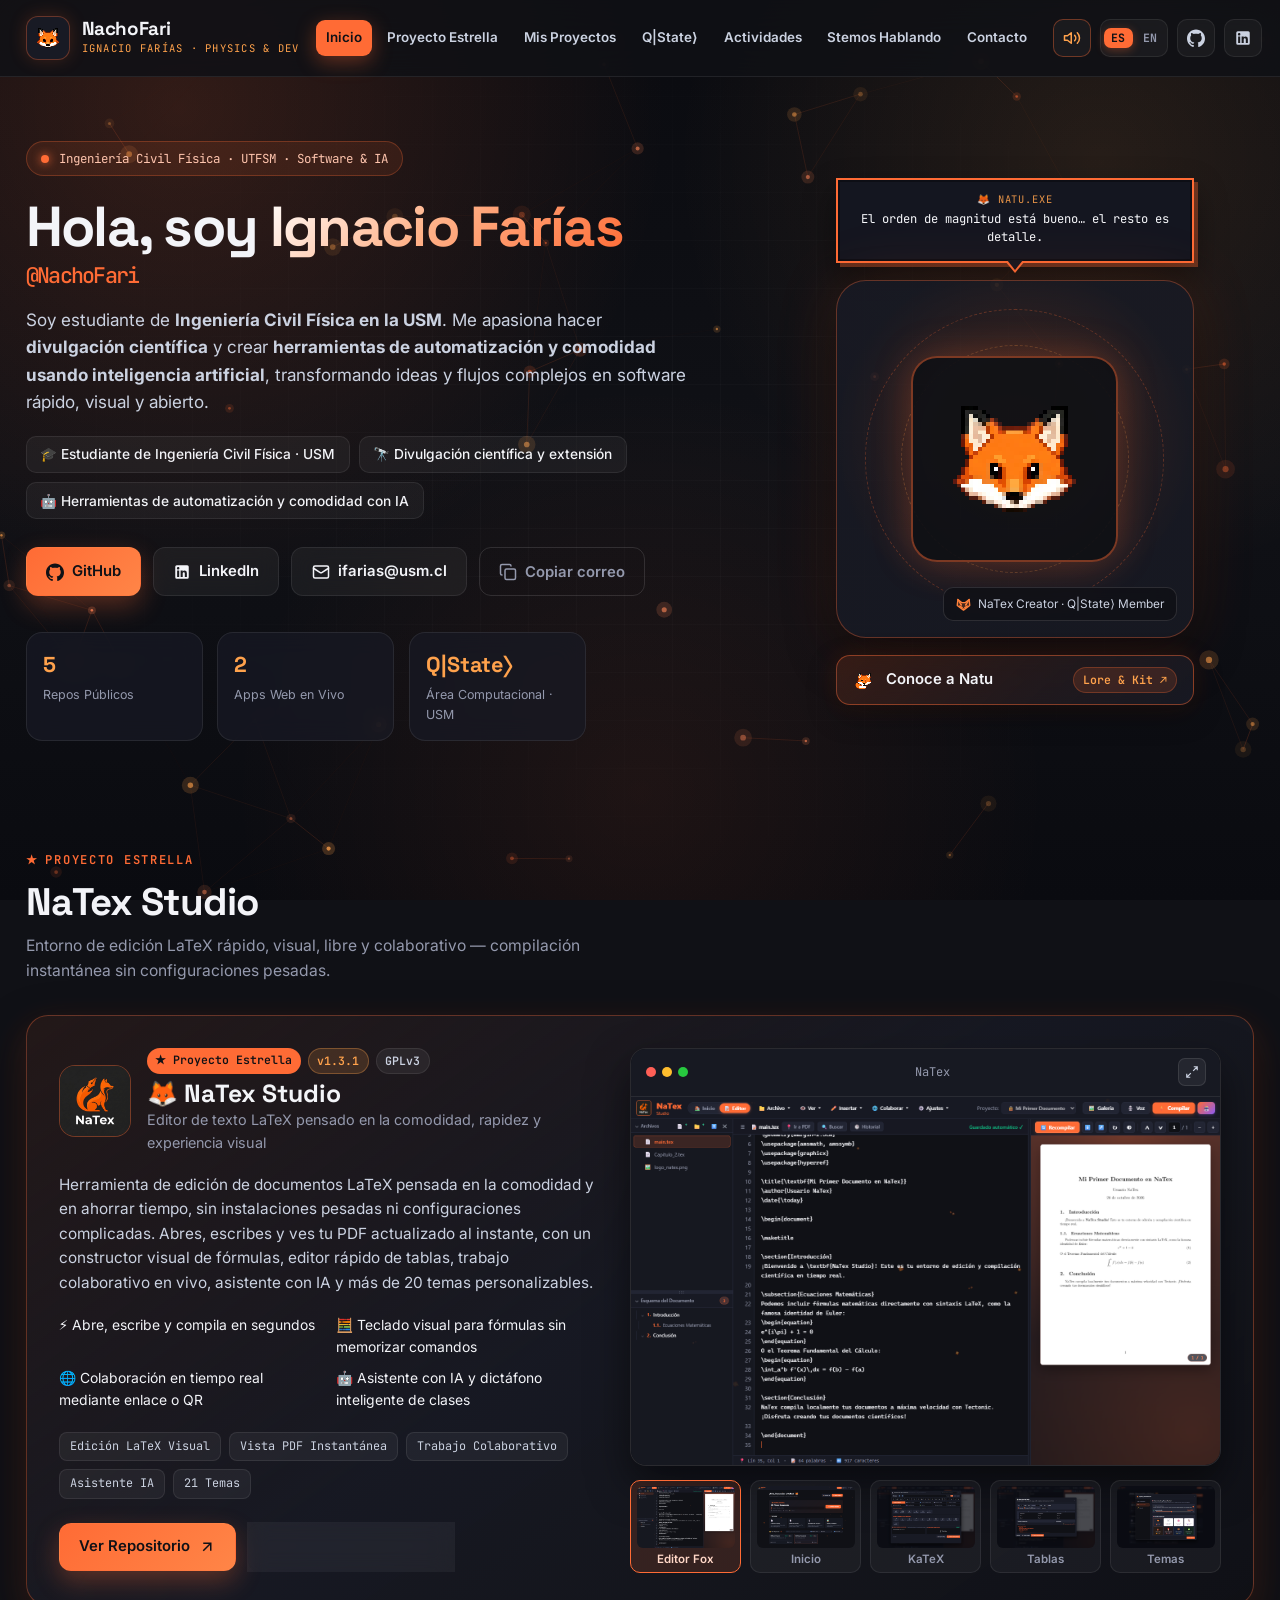
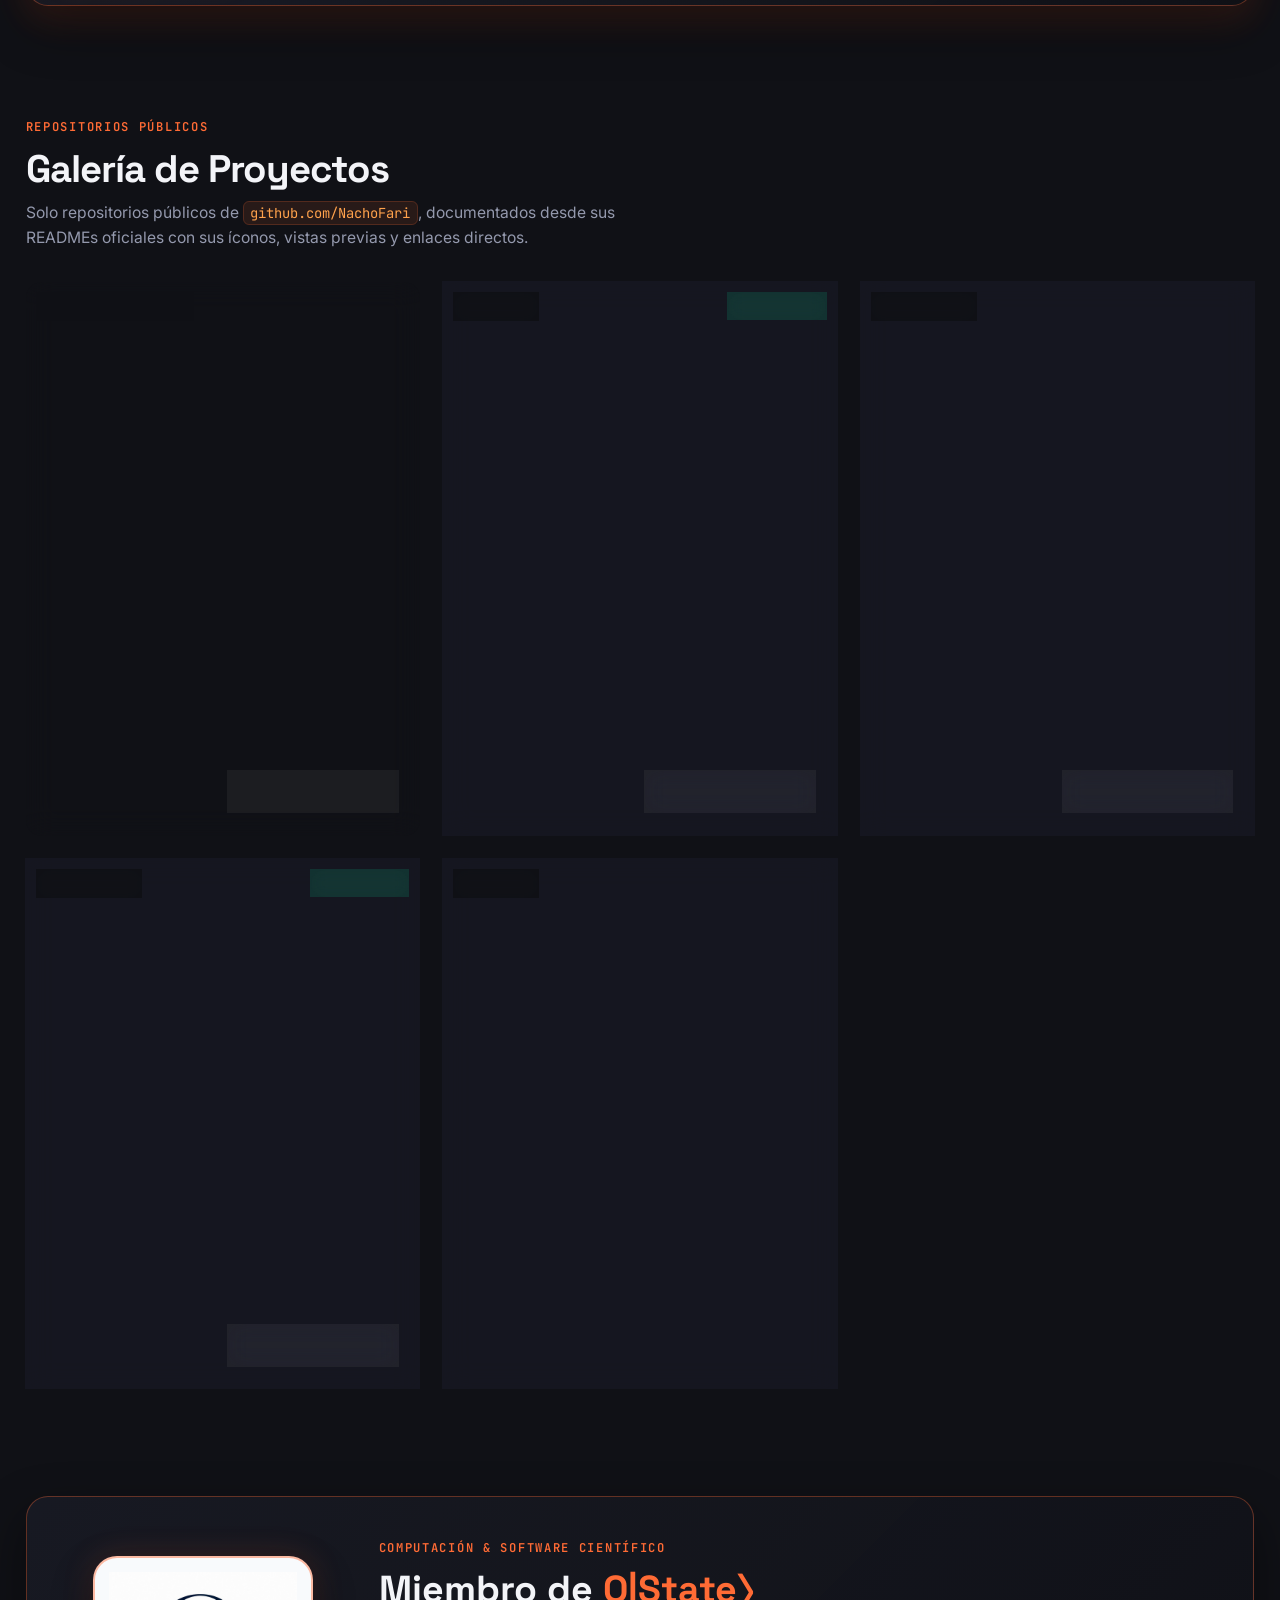
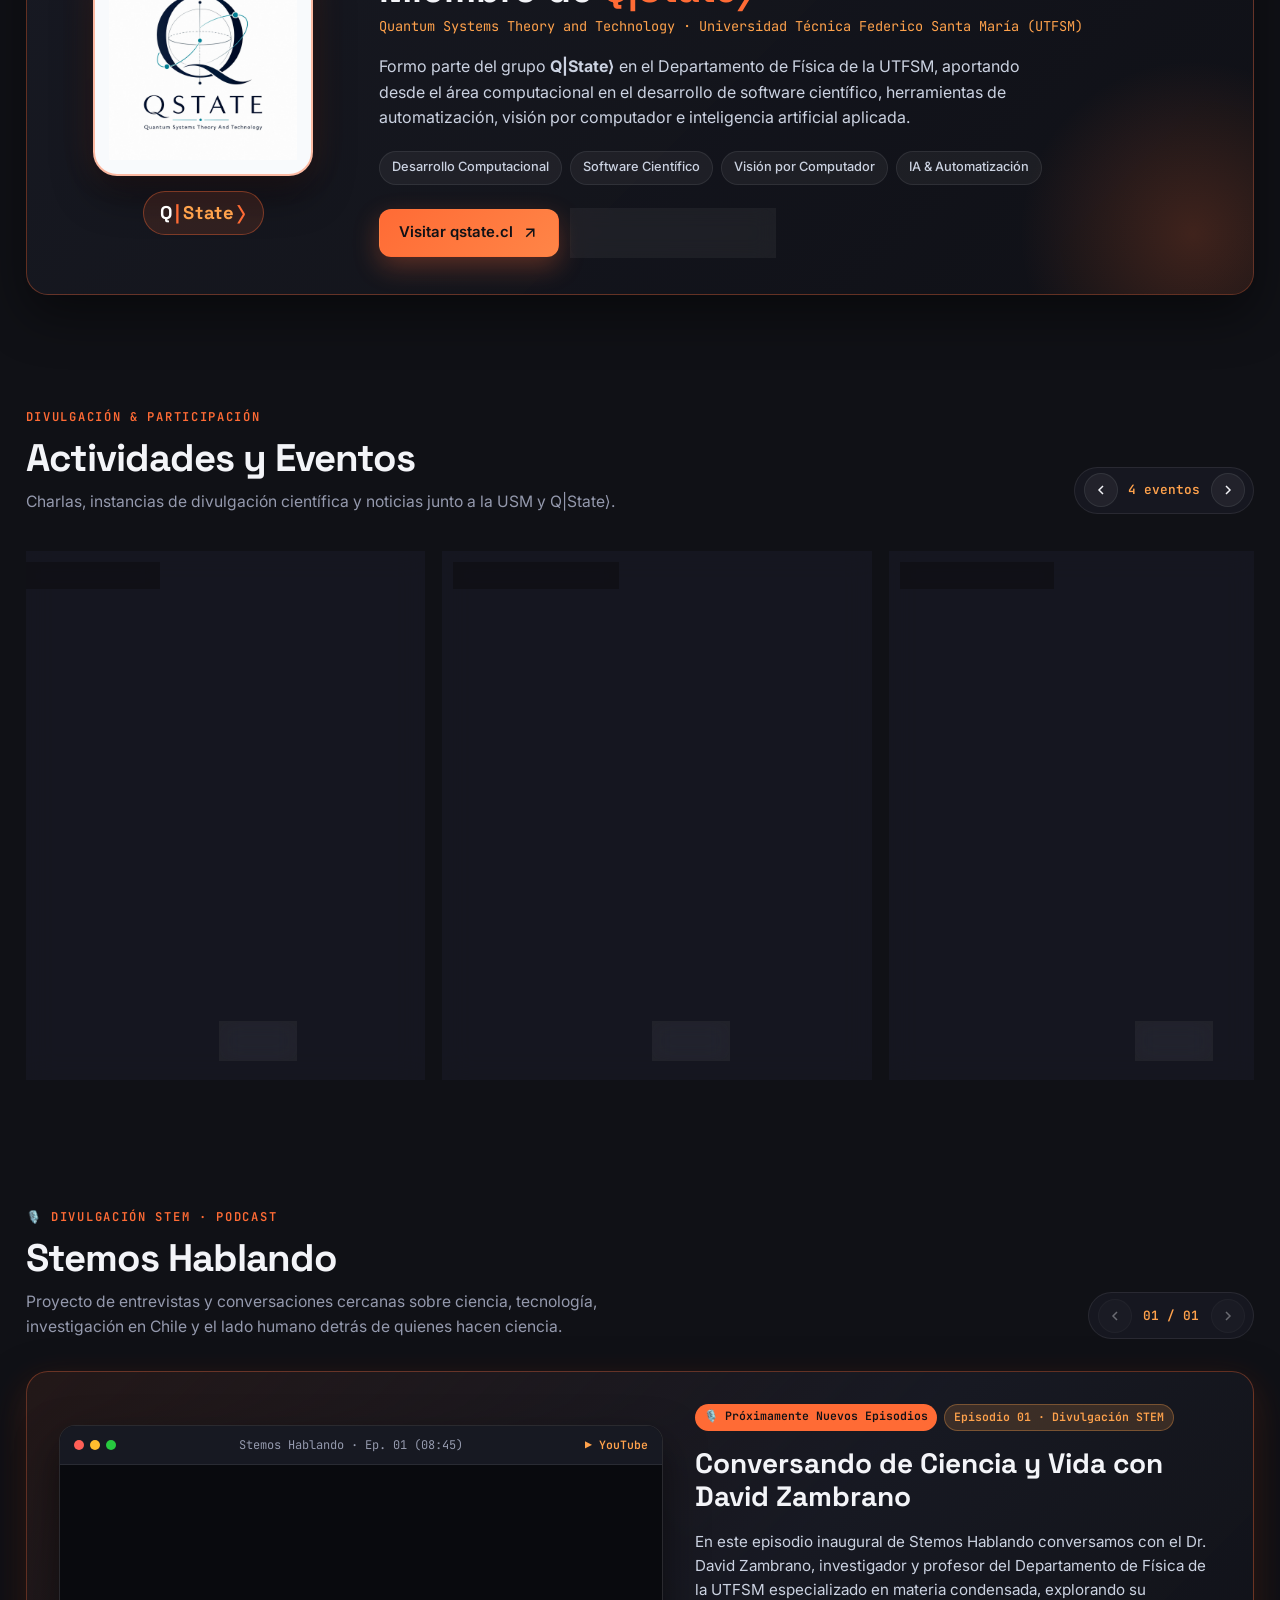
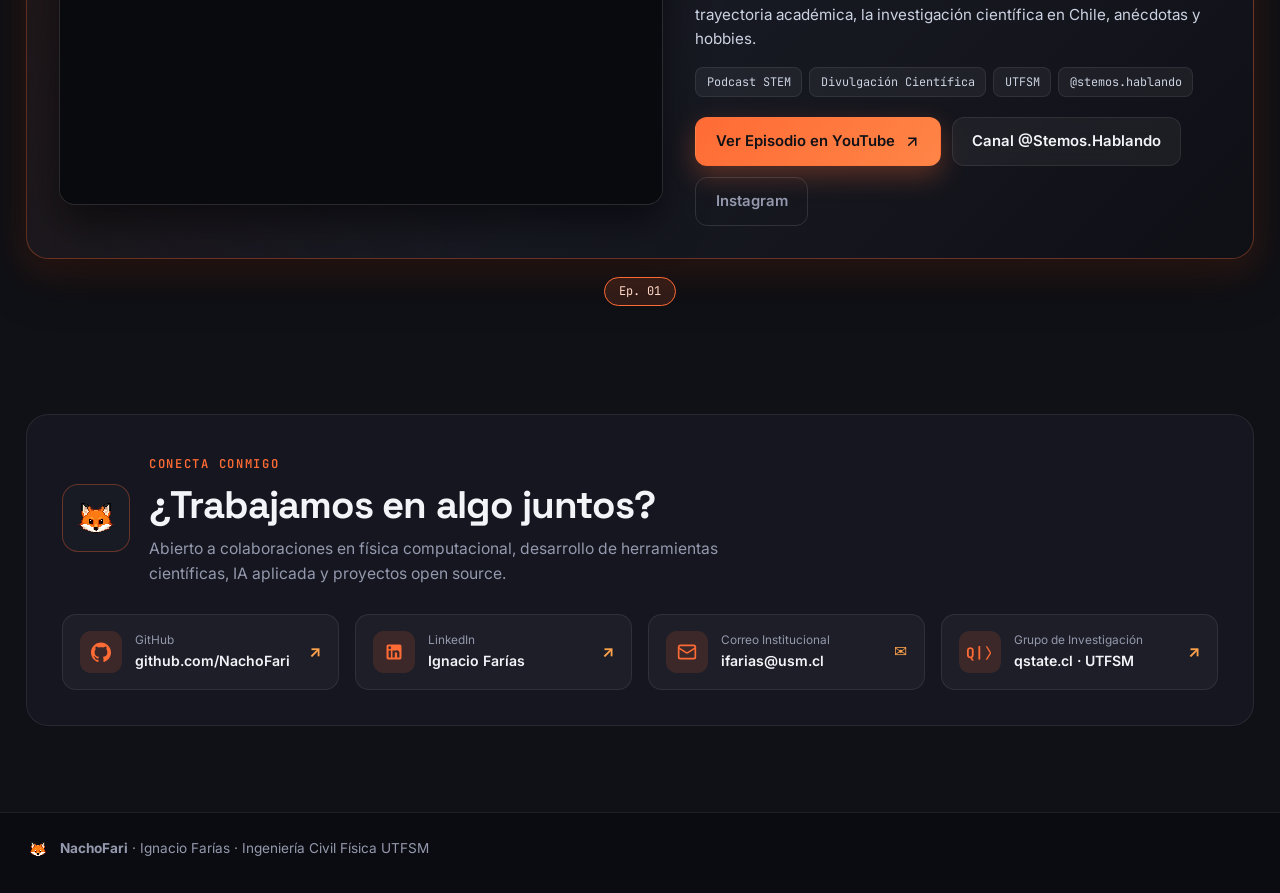
==== commit b8f1648a: "feat(natu): horizontal 3-slide sticker gallery with side arrows & replace weird hero/bar-goggle spri" ====
--- a/index.html
+++ b/index.html
@@ -19,7 +19,7 @@
   <link rel="preconnect" href="https://fonts.gstatic.com" crossorigin />
   <link href="https://fonts.googleapis.com/css2?family=Inter:wght@400;500;600;700&family=JetBrains+Mono:wght@400;500;600;700&family=Space+Grotesk:wght@500;600;700&display=swap" rel="stylesheet" />
 
-  <link rel="stylesheet" href="css/styles.css?v=20261115d" />
+  <link rel="stylesheet" href="css/styles.css?v=20261115f" />
 </head>
 <body>
   <!-- Fondo animado tecnológico (inspirado en qstate.cl + paleta Fox Naranjo) -->
@@ -504,8 +504,8 @@
   <!-- Toast de notificación -->
   <div class="toast" id="toast" role="status" aria-live="polite"></div>
 
-  <script src="js/background.js?v=20261115d"></script>
-  <script src="js/i18n.js?v=20261115d"></script>
-  <script src="js/projects.js?v=20261115d"></script>
+  <script src="js/background.js?v=20261115f"></script>
+  <script src="js/i18n.js?v=20261115f"></script>
+  <script src="js/projects.js?v=20261115f"></script>
 </body>
 </html>
--- a/css/styles.css
+++ b/css/styles.css
@@ -2932,11 +2932,25 @@
   color: #101116;
 }
 
+.slice-toolbar {
+  display: flex;
+  flex-wrap: wrap;
+  align-items: center;
+  justify-content: space-between;
+  gap: 0.85rem;
+  margin-bottom: 1.25rem;
+}
+
 .slice-switcher {
   display: flex;
   flex-wrap: wrap;
   gap: 0.55rem;
-  margin-bottom: 1.35rem;
+}
+
+.slice-nav-controls {
+  display: inline-flex;
+  align-items: center;
+  gap: 0.55rem;
 }
 
 .slice-filter-btn {
@@ -2981,10 +2995,63 @@
   color: #101116;
 }
 
-.sticker-slice-block + .sticker-slice-block {
-  margin-top: 1.75rem;
-  padding-top: 1.45rem;
-  border-top: 1px dashed rgba(148, 163, 184, 0.22);
+.slice-slider-shell {
+  position: relative;
+  display: flex;
+  align-items: center;
+  gap: 0.75rem;
+}
+
+.slice-side-btn {
+  flex-shrink: 0;
+  width: 44px;
+  height: 76px;
+  border-radius: 14px;
+  border: 1px solid var(--border-subtle);
+  background: rgba(20, 23, 31, 0.85);
+  color: var(--text-primary);
+  display: grid;
+  place-items: center;
+  cursor: pointer;
+  transition: all 0.2s ease;
+  box-shadow: 0 6px 20px rgba(0, 0, 0, 0.28);
+}
+
+.slice-side-btn svg {
+  width: 22px;
+  height: 22px;
+}
+
+.slice-side-btn:hover {
+  border-color: var(--fox-orange);
+  background: rgba(255, 107, 53, 0.18);
+  color: var(--fox-amber);
+  transform: translateY(-2px);
+}
+
+.slice-viewport {
+  flex: 1;
+  min-width: 0;
+  overflow: hidden;
+  border-radius: 16px;
+}
+
+.slice-track {
+  display: flex;
+  align-items: flex-start;
+  transition: transform 0.4s cubic-bezier(0.22, 1, 0.36, 1);
+  will-change: transform;
+}
+
+.sticker-slice-block {
+  flex: 0 0 100%;
+  min-width: 100%;
+}
+
+@media (max-width: 720px) {
+  .slice-side-btn {
+    display: none;
+  }
 }
 
 .sticker-slice-head {
